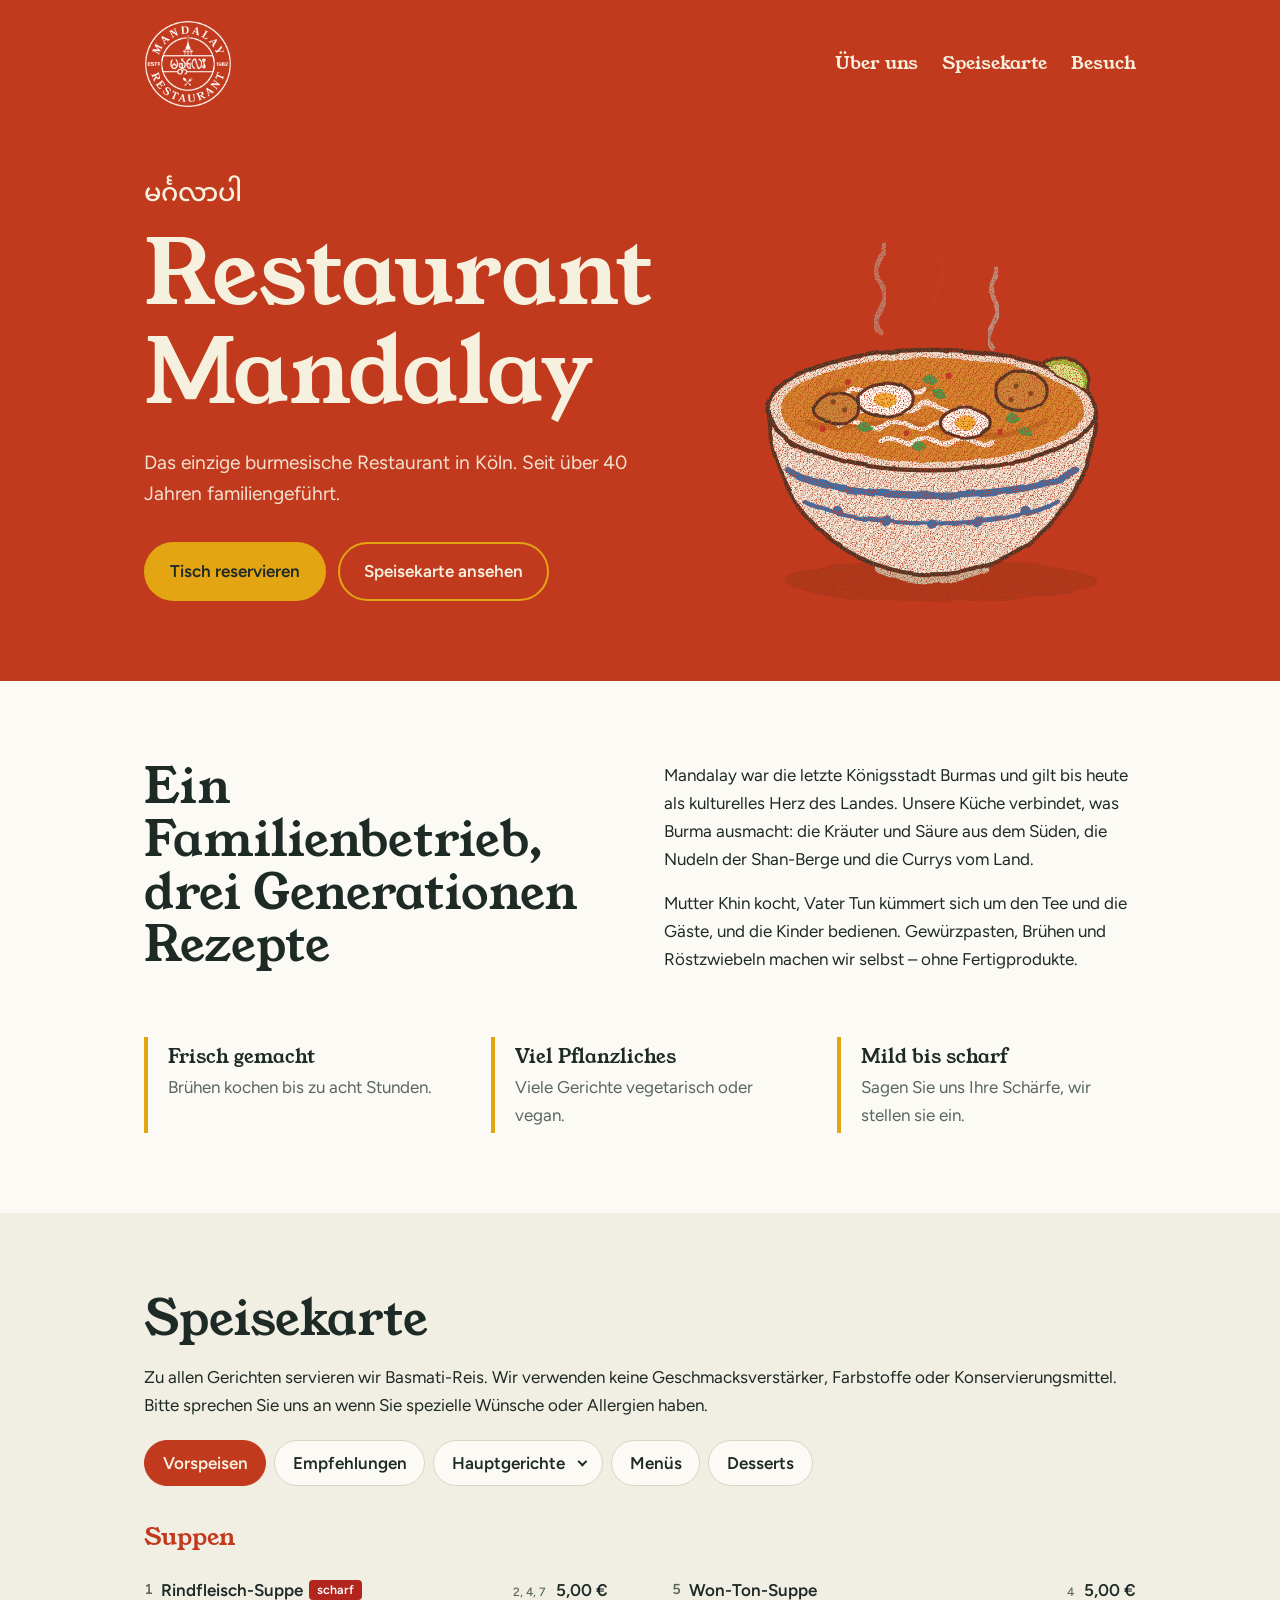
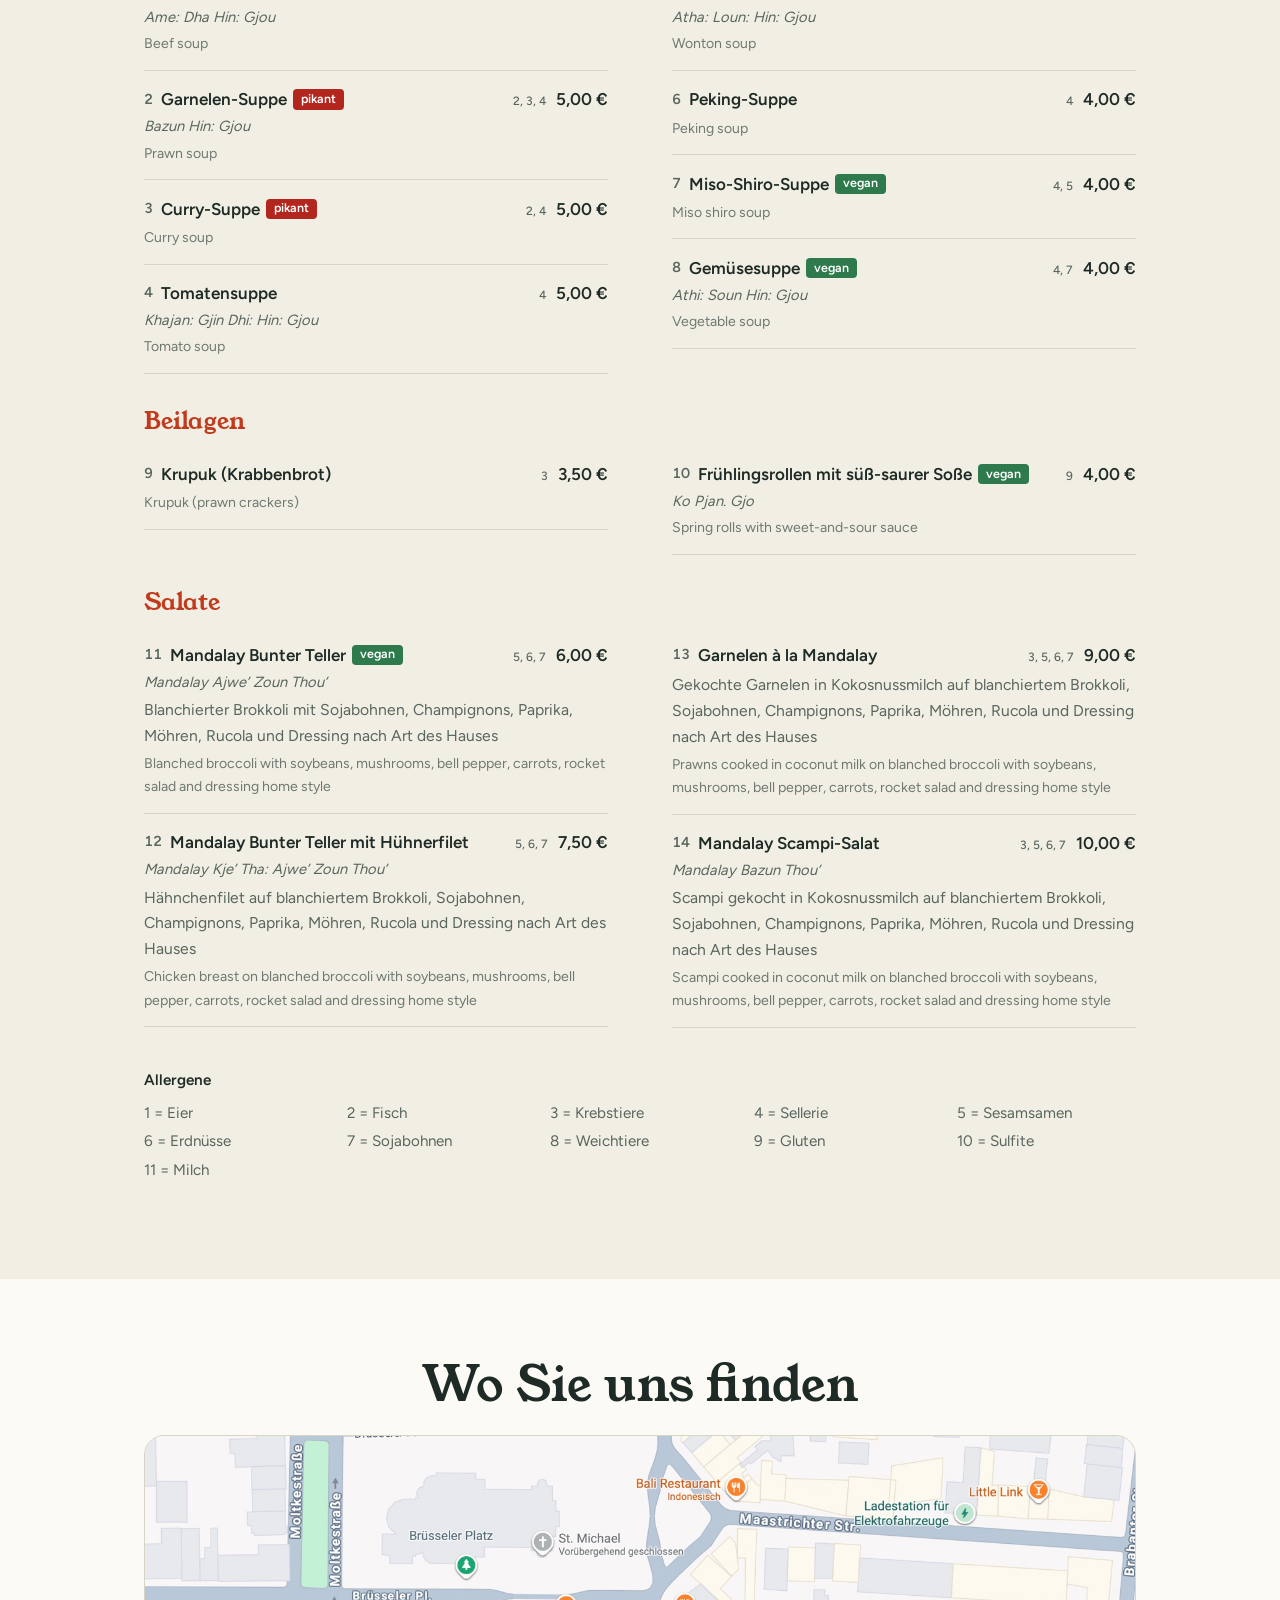
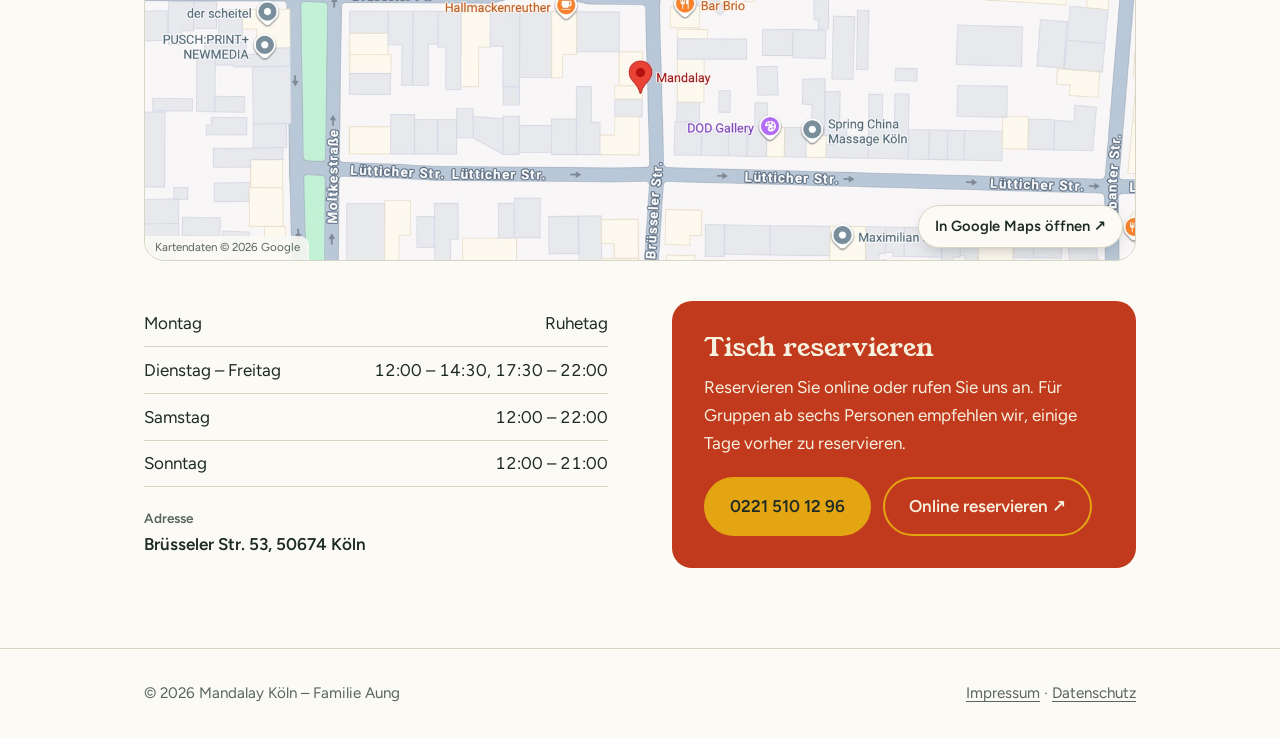
==== index.html @ af3ea1c3 "Real logo, new burger icon, sticky shrinking header on mobile, Besuch headline - White badge logo (M" ====
<!doctype html>
<html lang="de">
	<head>
		<meta charset="utf-8" />
		<meta
			name="viewport"
			content="width=device-width, initial-scale=1, viewport-fit=cover"
		/>
		<title>Mandalay – Burmesische Küche in Köln, familiengeführt</title>
		<meta
			name="description"
			content="Familiengeführtes burmesisches Restaurant in Köln: Currys, Nudelsuppen und Teeblattsalat nach Familienrezepten aus Myanmar."
		/>

		<link
			rel="preload"
			href="assets/fonts/young-serif-latin.woff2"
			as="font"
			type="font/woff2"
			crossorigin
		/>
		<link
			rel="preload"
			href="assets/fonts/figtree-latin.woff2"
			as="font"
			type="font/woff2"
			crossorigin
		/>
		<link rel="stylesheet" href="css/styles.css" />
	</head>
	<body>
		<header class="hero">
			<div class="wrap">
				<nav aria-label="Hauptnavigation">
					<a class="logo" href="#"><img src="assets/images/Mandalay-Logo-02.png" alt="Mandalay Restaurant" width="88" height="88" /></a>
					<button
						class="burger"
						type="button"
						aria-label="Menü öffnen"
						aria-expanded="false"
						aria-controls="menu"
					>
						<svg class="burger-icon" width="24" height="24" viewBox="0 0 24 24" fill="none" aria-hidden="true" focusable="false"><path class="l1" d="M19.75 7C19.75 6.58579 19.4142 6.25 19 6.25H5C4.58579 6.25 4.25 6.58579 4.25 7C4.25 7.41421 4.58579 7.75 5 7.75H19C19.4142 7.75 19.75 7.41421 19.75 7Z" fill="currentColor"/><path class="l2" d="M19.75 12C19.75 11.5858 19.4142 11.25 19 11.25H5C4.58579 11.25 4.25 11.5858 4.25 12C4.25 12.4142 4.58579 12.75 5 12.75H19C19.4142 12.75 19.75 12.4142 19.75 12Z" fill="currentColor"/><path class="l3" d="M19.75 17C19.75 16.5858 19.4142 16.25 19 16.25H5C4.58579 16.25 4.25 16.5858 4.25 17C4.25 17.4142 4.58579 17.75 5 17.75H19C19.4142 17.75 19.75 17.4142 19.75 17Z" fill="currentColor"/></svg>
					</button>
					<ul id="menu">
						<li><a href="#uns">Über uns</a></li>
						<li><a href="#karte">Speisekarte</a></li>
						<li><a href="#besuch">Besuch</a></li>
						<!-- Only in the full-screen mobile menu -->
						<li class="menu-extra btns">
							<a class="btn primary" href="tel:+492215101296">0221 510 12 96</a>
							<a class="btn ghost ext" href="https://www.opentable.de/restref/client/?rid=516183&amp;restref=516183&amp;lang=de-DE" target="_blank" rel="noopener">Online reservieren</a>
						</li>
					</ul>
				</nav>
				<p class="mingalaba" lang="my">မင်္ဂလာပါ</p>
				<h1>Restaurant Mandalay</h1>
				<p class="lead">
					Das einzige burmesische Restaurant in Köln. Seit über 40
					Jahren familiengeführt.
				</p>
				<div class="btns">
					<a class="btn primary" href="tel:+492215101296"
						>Tisch reservieren</a
					>
					<a class="btn ghost" href="#karte"
						>Speisekarte ansehen</a
					>
				</div>
			</div>
			<img
				class="hero-art"
				src="assets/images/drawings/mohinga.svg"
				alt=""
				width="400"
				height="400"
			/>
		</header>

		<main>
			<section id="uns">
				<div class="wrap about">
					<h2>
						Ein Familienbetrieb, drei Generationen
						Rezepte
					</h2>
					<div>
						<p>
							Mandalay war die letzte Königsstadt Burmas
							und gilt bis heute als kulturelles Herz des
							Landes. Unsere Küche verbindet, was Burma
							ausmacht: die Kräuter und Säure aus dem
							Süden, die Nudeln der Shan-Berge und die
							Currys vom Land.
						</p>
						<p>
							Mutter Khin kocht, Vater Tun kümmert sich um
							den Tee und die Gäste, und die Kinder
							bedienen. Gewürzpasten, Brühen und
							Röstzwiebeln machen wir selbst – ohne
							Fertigprodukte.
						</p>
					</div>
					<ul class="facts">
						<li>
							<strong>Frisch gemacht</strong
							><span
								>Brühen kochen bis zu acht
								Stunden.</span
							>
						</li>
						<li>
							<strong>Viel Pflanzliches</strong
							><span
								>Viele Gerichte vegetarisch oder
								vegan.</span
							>
						</li>
						<li>
							<strong>Mild bis scharf</strong
							><span
								>Sagen Sie uns Ihre Schärfe, wir stellen
								sie ein.</span
							>
						</li>
					</ul>
				</div>
			</section>

			<section id="karte" class="menu">
				<div class="wrap">
					<h2>Speisekarte</h2>
					<p>
						Zu allen Gerichten servieren wir Basmati-Reis. Wir verwenden keine
						Geschmacksverstärker, Farbstoffe oder Konservierungsmittel. Bitte sprechen Sie uns an wenn Sie spezielle Wünsche oder Allergien haben.
					</p>

					<!-- Content from material/finale%20Speisekarte.pdf. Tabs + the
					     Hauptgerichte filter are switched on by js/main.js; without
					     JavaScript, all categories show as one list. -->
					<div class="menu-nav">
						<div class="menu-tabs" role="tablist" aria-label="Kategorien" hidden>
							<button type="button" role="tab" id="tab-vorspeisen" aria-controls="panel-vorspeisen" aria-selected="true">Vorspeisen</button>
							<button type="button" role="tab" id="tab-empfehlungen" aria-controls="panel-empfehlungen" aria-selected="false" tabindex="-1">Empfehlungen</button>
							<span class="split">
								<button type="button" role="tab" id="tab-hauptgerichte" aria-controls="panel-hauptgerichte" aria-selected="false" tabindex="-1">Hauptgerichte</button>
								<button type="button" class="picker-toggle" aria-label="Hauptgerichte filtern" aria-haspopup="true" aria-expanded="false" aria-controls="art-list" tabindex="-1"></button>
							</span>
							<button type="button" role="tab" id="tab-menues" aria-controls="panel-menues" aria-selected="false" tabindex="-1">Menüs</button>
							<button type="button" role="tab" id="tab-desserts" aria-controls="panel-desserts" aria-selected="false" tabindex="-1">Desserts</button>
						</div>
						<!-- Filter for main course types, opened from the arrow next to
						     "Hauptgerichte". Sits outside the tab row so the row's sideways
						     scrolling doesn't cut it off. -->
						<ul class="picker-list" id="art-list" aria-label="Hauptgerichte filtern" hidden>
							<li><button type="button" data-value="alle" aria-pressed="true">Alle Hauptgerichte</button></li>
							<li><button type="button" data-value="reis-nudeln" aria-pressed="false">Reis- &amp; Nudelgerichte</button></li>
							<li><button type="button" data-value="meeresfruechte" aria-pressed="false">Meeresfrüchte &amp; Fisch</button></li>
							<li><button type="button" data-value="haehnchen" aria-pressed="false">Hähnchen</button></li>
							<li><button type="button" data-value="ente" aria-pressed="false">Ente</button></li>
							<li><button type="button" data-value="rind" aria-pressed="false">Rind</button></li>
							<li><button type="button" data-value="vegetarisch" aria-pressed="false">Vegetarisch</button></li>
						</ul>
					</div>

					<div class="menu-panel" id="panel-vorspeisen" role="tabpanel" aria-labelledby="tab-vorspeisen">
						<h3>Vorspeisen</h3>
						<h4>Suppen</h4>
						<div class="dishes">
							<div class="dish">
								<div class="top">
									<span class="name"><span class="no">1</span>Rindfleisch-Suppe<span class="tag h">scharf</span></span>
									<span class="price"><small class="allergens"><span class="sr-only">Allergene: </span>2, 4, 7</small>5,00 €</span>
								</div>
								<p class="translit">Ame: Dha Hin: Gjou</p>
								<p class="en" lang="en">Beef soup</p>
							</div>
							<div class="dish">
								<div class="top">
									<span class="name"><span class="no">2</span>Garnelen-Suppe<span class="tag h">pikant</span></span>
									<span class="price"><small class="allergens"><span class="sr-only">Allergene: </span>2, 3, 4</small>5,00 €</span>
								</div>
								<p class="translit">Bazun Hin: Gjou</p>
								<p class="en" lang="en">Prawn soup</p>
							</div>
							<div class="dish">
								<div class="top">
									<span class="name"><span class="no">3</span>Curry-Suppe<span class="tag h">pikant</span></span>
									<span class="price"><small class="allergens"><span class="sr-only">Allergene: </span>2, 4</small>5,00 €</span>
								</div>
								<p class="en" lang="en">Curry soup</p>
							</div>
							<div class="dish">
								<div class="top">
									<span class="name"><span class="no">4</span>Tomatensuppe</span>
									<span class="price"><small class="allergens"><span class="sr-only">Allergene: </span>4</small>5,00 €</span>
								</div>
								<p class="translit">Khajan: Gjin Dhi: Hin: Gjou</p>
								<p class="en" lang="en">Tomato soup</p>
							</div>
							<div class="dish">
								<div class="top">
									<span class="name"><span class="no">5</span>Won-Ton-Suppe</span>
									<span class="price"><small class="allergens"><span class="sr-only">Allergene: </span>4</small>5,00 €</span>
								</div>
								<p class="translit">Atha: Loun: Hin: Gjou</p>
								<p class="en" lang="en">Wonton soup</p>
							</div>
							<div class="dish">
								<div class="top">
									<span class="name"><span class="no">6</span>Peking-Suppe</span>
									<span class="price"><small class="allergens"><span class="sr-only">Allergene: </span>4</small>4,00 €</span>
								</div>
								<p class="en" lang="en">Peking soup</p>
							</div>
							<div class="dish">
								<div class="top">
									<span class="name"><span class="no">7</span>Miso-Shiro-Suppe<span class="tag v">vegan</span></span>
									<span class="price"><small class="allergens"><span class="sr-only">Allergene: </span>4, 5</small>4,00 €</span>
								</div>
								<p class="en" lang="en">Miso shiro soup</p>
							</div>
							<div class="dish">
								<div class="top">
									<span class="name"><span class="no">8</span>Gemüsesuppe<span class="tag v">vegan</span></span>
									<span class="price"><small class="allergens"><span class="sr-only">Allergene: </span>4, 7</small>4,00 €</span>
								</div>
								<p class="translit">Athi: Soun Hin: Gjou</p>
								<p class="en" lang="en">Vegetable soup</p>
							</div>
						</div>
						<h4>Beilagen</h4>
						<div class="dishes">
							<div class="dish">
								<div class="top">
									<span class="name"><span class="no">9</span>Krupuk (Krabbenbrot)</span>
									<span class="price"><small class="allergens"><span class="sr-only">Allergene: </span>3</small>3,50 €</span>
								</div>
								<p class="en" lang="en">Krupuk (prawn crackers)</p>
							</div>
							<div class="dish">
								<div class="top">
									<span class="name"><span class="no">10</span>Frühlingsrollen mit süß-saurer Soße<span class="tag v">vegan</span></span>
									<span class="price"><small class="allergens"><span class="sr-only">Allergene: </span>9</small>4,00 €</span>
								</div>
								<p class="translit">Ko Pjan. Gjo</p>
								<p class="en" lang="en">Spring rolls with sweet-and-sour sauce</p>
							</div>
						</div>
						<h4>Salate</h4>
						<div class="dishes">
							<div class="dish">
								<div class="top">
									<span class="name"><span class="no">11</span>Mandalay Bunter Teller<span class="tag v">vegan</span></span>
									<span class="price"><small class="allergens"><span class="sr-only">Allergene: </span>5, 6, 7</small>6,00 €</span>
								</div>
								<p class="translit">Mandalay Ajwe’ Zoun Thou’</p>
								<p>Blanchierter Brokkoli mit Sojabohnen, Champignons, Paprika, Möhren, Rucola und Dressing nach Art des Hauses</p>
								<p class="en" lang="en">Blanched broccoli with soybeans, mushrooms, bell pepper, carrots, rocket salad and dressing home style</p>
							</div>
							<div class="dish">
								<div class="top">
									<span class="name"><span class="no">12</span>Mandalay Bunter Teller mit Hühnerfilet</span>
									<span class="price"><small class="allergens"><span class="sr-only">Allergene: </span>5, 6, 7</small>7,50 €</span>
								</div>
								<p class="translit">Mandalay Kje’ Tha: Ajwe’ Zoun Thou’</p>
								<p>Hähnchenfilet auf blanchiertem Brokkoli, Sojabohnen, Champignons, Paprika, Möhren, Rucola und Dressing nach Art des Hauses</p>
								<p class="en" lang="en">Chicken breast on blanched broccoli with soybeans, mushrooms, bell pepper, carrots, rocket salad and dressing home style</p>
							</div>
							<div class="dish">
								<div class="top">
									<span class="name"><span class="no">13</span>Garnelen à la Mandalay</span>
									<span class="price"><small class="allergens"><span class="sr-only">Allergene: </span>3, 5, 6, 7</small>9,00 €</span>
								</div>
								<p>Gekochte Garnelen in Kokosnussmilch auf blanchiertem Brokkoli, Sojabohnen, Champignons, Paprika, Möhren, Rucola und Dressing nach Art des Hauses</p>
								<p class="en" lang="en">Prawns cooked in coconut milk on blanched broccoli with soybeans, mushrooms, bell pepper, carrots, rocket salad and dressing home style</p>
							</div>
							<div class="dish">
								<div class="top">
									<span class="name"><span class="no">14</span>Mandalay Scampi-Salat</span>
									<span class="price"><small class="allergens"><span class="sr-only">Allergene: </span>3, 5, 6, 7</small>10,00 €</span>
								</div>
								<p class="translit">Mandalay Bazun Thou’</p>
								<p>Scampi gekocht in Kokosnussmilch auf blanchiertem Brokkoli, Sojabohnen, Champignons, Paprika, Möhren, Rucola und Dressing nach Art des Hauses</p>
								<p class="en" lang="en">Scampi cooked in coconut milk on blanched broccoli with soybeans, mushrooms, bell pepper, carrots, rocket salad and dressing home style</p>
							</div>
						</div>
					</div>

					<div class="menu-panel" id="panel-empfehlungen" role="tabpanel" aria-labelledby="tab-empfehlungen">
						<h3>Empfehlungen des Hauses</h3>
						<h4>Suppen (klein / groß)</h4>
						<div class="dishes">
							<div class="dish">
								<div class="top">
									<span class="name">Mont Hin Ga</span>
									<span class="price"><small class="allergens"><span class="sr-only">Allergene: </span>2, 4</small>5,00 € / 10,00 €</span>
								</div>
								<p>Fisch-Suppe mit Reisnudeln</p>
								<p class="en" lang="en">Fish soup with rice noodles</p>
							</div>
							<div class="dish">
								<div class="top">
									<span class="name">Ohn Noh Kaukswe</span>
									<span class="price"><small class="allergens"><span class="sr-only">Allergene: </span>2</small>5,00 € / 10,00 €</span>
								</div>
								<p>Kokos-Suppe mit Hühnerfleisch und Nudeln</p>
								<p class="en" lang="en">Coconut milk soup with chicken and noodles</p>
							</div>
							<div class="dish">
								<div class="top">
									<span class="name">Mandalay Kja Zan Che</span>
									<span class="price"><small class="allergens"><span class="sr-only">Allergene: </span>2, 4</small>5,00 € / 10,00 €</span>
								</div>
								<p>Glasnudel-Suppe mit Hühnerfleisch und einer Variation an Pilzen</p>
								<p class="en" lang="en">Glass noodle soup with chicken and various mushrooms</p>
							</div>
						</div>
						<h4>Salate</h4>
						<div class="dishes">
							<div class="dish">
								<div class="top">
									<span class="name">Gjin Thou’</span>
									<span class="price"><small class="allergens"><span class="sr-only">Allergene: </span>2, 3, 5, 6</small>8,50 €</span>
								</div>
								<p>Ingwer-Salat, hausgemacht</p>
								<p class="en" lang="en">Home-style ginger salad</p>
							</div>
							<div class="dish">
								<div class="top">
									<span class="name">Lape’ Thou’</span>
									<span class="price"><small class="allergens"><span class="sr-only">Allergene: </span>2, 3, 5</small>8,50 €</span>
								</div>
								<p>Teeblätter-Salat, hausgemacht</p>
								<p class="en" lang="en">Home-style tea leaf salad</p>
							</div>
							<div class="dish">
								<div class="top">
									<span class="name">Nan: Gji Thou’</span>
									<span class="price"><small class="allergens"><span class="sr-only">Allergene: </span>1, 2, 3</small>8,50 €</span>
								</div>
								<p>Nudel-Salat mit Hühnerfleisch</p>
								<p class="en" lang="en">Noodle salad with chicken</p>
							</div>
							<div class="dish">
								<div class="top">
									<span class="name">Pji Gji Nga Thou’</span>
									<span class="price"><small class="allergens"><span class="sr-only">Allergene: </span>2, 3</small>8,50 €</span>
								</div>
								<p>Tintenfisch-Salat mit asiatischen Kräutern</p>
								<p class="en" lang="en">Calamari salad with Asian herbs</p>
							</div>
							<div class="dish">
								<div class="top">
									<span class="name">Kja Zan Thou’</span>
									<span class="price"><small class="allergens"><span class="sr-only">Allergene: </span>2, 3, 6</small>7,50 €</span>
								</div>
								<p>Glasnudel-Salat mit frischem Gemüse, Sojabohnen, Kaiserschoten und Spitzkohl</p>
								<p class="en" lang="en">Glass noodle salad with fresh vegetables, soybeans, mangetout and pointed cabbage</p>
							</div>
							<div class="dish">
								<div class="top">
									<span class="name">Tofu Thou’</span>
									<span class="price">8,50 €</span>
								</div>
								<p>Tofu-Salat, hausgemacht (Kichererbsenmehl)</p>
								<p class="en" lang="en">Home-style tofu salad (chickpea flour)</p>
							</div>
							<div class="dish">
								<div class="top">
									<span class="name">Tofu’ Gjo</span>
									<span class="price">8,00 €</span>
								</div>
								<p>Gebratener Tofu, hausgemacht (Kichererbsenmehl)</p>
								<p class="en" lang="en">Home-style fried tofu (chickpea flour)</p>
							</div>
							<div class="dish">
								<div class="top">
									<span class="name">Bu: Dhi: Gjo</span>
									<span class="price">8,00 €</span>
								</div>
								<p>Gebratene Zucchini, hausgemacht</p>
								<p class="en" lang="en">Home-style fried courgette</p>
							</div>
						</div>
						<h4>Hauptspeisen</h4>
						<div class="dishes">
							<div class="dish">
								<div class="top">
									<span class="name">Tofu Koun: Baung<span class="tag v">vegan</span></span>
									<span class="price"><small class="allergens"><span class="sr-only">Allergene: </span>5, 7</small>13,50 €</span>
								</div>
								<p>Gebackener Tofu mit Sesam und Sojasoße, Tomaten, Brokkoli, Blumenkohl, Möhren, Porree, Pak Choi</p>
								<p class="en" lang="en">Fried tofu with sesame and soy sauce, tomatoes, broccoli, cauliflower, carrots, leeks, pak choi</p>
							</div>
							<div class="dish">
								<div class="top">
									<span class="name">Kalabe Thi: Zoun Chin Jei<span class="tag v">vegan</span></span>
									<span class="price">13,50 €</span>
								</div>
								<p>Gemüseeintopf mit Kichererbsen</p>
								<p class="en" lang="en">Vegetable stew with chickpeas</p>
							</div>
							<div class="dish">
								<div class="top">
									<span class="name">Gazun Jwe’ Ngwe Hninn Hmon<span class="tag v">vegan</span></span>
									<span class="price"><small class="allergens"><span class="sr-only">Allergene: </span>7</small>14,00 €</span>
								</div>
								<p>Morning Glory (Wasserspinat) mit Austernpilzen</p>
								<p class="en" lang="en">Morning glory (water spinach) with oyster mushrooms</p>
							</div>
							<div class="dish">
								<div class="top">
									<span class="name">Gazun Jwe’ Bazun</span>
									<span class="price"><small class="allergens"><span class="sr-only">Allergene: </span>3, 7</small>15,00 €</span>
								</div>
								<p>Morning Glory (Wasserspinat) mit Garnelen</p>
								<p class="en" lang="en">Morning glory (water spinach) with prawns</p>
							</div>
							<div class="dish">
								<div class="top">
									<span class="name">Nga: Hsi Bjan</span>
									<span class="price"><small class="allergens"><span class="sr-only">Allergene: </span>2, 4</small>14,00 €</span>
								</div>
								<p>Fisch (Lachs oder Kabeljau, nach Wahl) nach Art des Hauses mit Tomaten</p>
								<p class="en" lang="en">Fish (salmon or cod of your choice) home style, tomatoes</p>
							</div>
							<div class="dish">
								<div class="top">
									<span class="name">Pji Gji Nga Hsi Bjan</span>
									<span class="price"><small class="allergens"><span class="sr-only">Allergene: </span>2, 4, 8</small>14,00 €</span>
								</div>
								<p>Tintenfisch spezial in pikanter Soße mit Tomaten, Zucchini, Europagras-Kräutern</p>
								<p class="en" lang="en">Special calamari in spicy sauce with tomatoes, courgette, herbs</p>
							</div>
							<div class="dish">
								<div class="top">
									<span class="name">Nga Gjo Hna’</span>
									<span class="price"><small class="allergens"><span class="sr-only">Allergene: </span>2, 4</small>22,00 €</span>
								</div>
								<p>Loup de Mer (Wolfsbarsch) in pikanter Soße mit Tomaten, Zucchini, asiatischen Kräutern</p>
								<p class="en" lang="en">Loup de mer (sea bass) in spicy sauce with tomatoes, courgette, Burmese herbs</p>
							</div>
							<div class="dish">
								<div class="top">
									<span class="name">Nga Koun: Baung</span>
									<span class="price"><small class="allergens"><span class="sr-only">Allergene: </span>2, 4</small>22,00 €</span>
								</div>
								<p>Loup de Mer (Wolfsbarsch) gebacken mit Gemüse, Tomaten, Zucchini, Europagras</p>
								<p class="en" lang="en">Loup de mer (sea bass) baked with vegetables, tomatoes, courgette, long coriander</p>
							</div>
							<div class="dish">
								<div class="top">
									<span class="name">Ame: Dha Joun: Badi Hsi Bjan</span>
									<span class="price"><small class="allergens"><span class="sr-only">Allergene: </span>4</small>15,50 €</span>
								</div>
								<p>Rindercurry mit Kichererbsen und Okraschoten</p>
								<p class="en" lang="en">Beef curry with chickpeas and okra</p>
							</div>
							<div class="dish">
								<div class="top">
									<span class="name">Ame: Dha Ar Lu: Hsi Bjan</span>
									<span class="price"><small class="allergens"><span class="sr-only">Allergene: </span>4</small>15,50 €</span>
								</div>
								<p>Rindercurry mit Kartoffeln</p>
								<p class="en" lang="en">Beef curry with potatoes</p>
							</div>
							<div class="dish">
								<div class="top">
									<span class="name">Thou: Dha Hin</span>
									<span class="price"><small class="allergens"><span class="sr-only">Allergene: </span>4</small>21,00 €</span>
								</div>
								<p>Lammfilet-Curry mit Zucchini, Kaiserschoten, Brokkoli, Blumenkohl, Champignons, Paprika, Möhren, frischer Minze</p>
								<p class="en" lang="en">Lamb fillet curry with courgette, mangetout, broccoli, cauliflower, mushrooms, bell pepper, carrots, fresh mint</p>
							</div>
							<div class="dish">
								<div class="top">
									<span class="name">Kje’ Tha Asein: Gjo</span>
									<span class="price">14,00 €</span>
								</div>
								<p>Hähnchenbrustfilet mit kurz gebratenem frischem Gemüse in milder Soße mit Baby-Pak-Choi, Brokkoli, Blumenkohl, Möhren, Tomaten, Kaiserschoten, Prinzessbohnen</p>
								<p class="note">Auch vegan erhältlich: 13,50 €</p>
								<p class="en" lang="en">Chicken breast in mild sauce with briefly roasted fresh vegetables, baby pak choi, broccoli, cauliflower, carrots, tomatoes, mangetout, bush beans</p>
							</div>
							<div class="dish">
								<div class="top">
									<span class="name">Kje’ Tha Ka La Dha: Gje’</span>
									<span class="price">14,00 €</span>
								</div>
								<p>Hähnchenfilet in Fischsoße mit Zucchini</p>
								<p class="en" lang="en">Chicken in fish sauce with courgette</p>
							</div>
						</div>
					</div>

					<div class="menu-panel" id="panel-hauptgerichte" role="tabpanel" aria-labelledby="tab-hauptgerichte">
						<h3>Hauptgerichte</h3>
						<div class="menu-group" data-group="reis-nudeln">
							<h4>Reis- &amp; Nudelgerichte</h4>
							<div class="dishes">
								<div class="dish">
									<div class="top">
										<span class="name"><span class="no">20</span>Gebratener Reis mit Scampi</span>
										<span class="price"><small class="allergens"><span class="sr-only">Allergene: </span>1, 7</small>20,00 €</span>
									</div>
									<p class="translit">Bazun Dou’ Htamin: Gjo</p>
									<p>Scampi, Brokkoli, Blumenkohl, Kaiserschoten, Möhren, Paprika, Mais</p>
									<p class="en" lang="en">Fried rice with scampi, broccoli, cauliflower, mangetout, carrots, bell pepper, corn</p>
								</div>
								<div class="dish">
									<div class="top">
										<span class="name"><span class="no">21</span>Gebratene Nudeln mit Scampi</span>
										<span class="price"><small class="allergens"><span class="sr-only">Allergene: </span>1, 3, 4, 7</small>20,00 €</span>
									</div>
									<p class="translit">Bazun Dou’ Khau’ Hswe: Gjo</p>
									<p>Scampi, Sojabohnen, Brokkoli, Blumenkohl, Kaiserschoten, Möhren, Paprika</p>
									<p class="en" lang="en">Fried noodles with prawns, soybeans, broccoli, cauliflower, mangetout, carrots, corn</p>
								</div>
								<div class="dish">
									<div class="top">
										<span class="name"><span class="no">22</span>Gebratener Reis mit Garnelen</span>
										<span class="price"><small class="allergens"><span class="sr-only">Allergene: </span>1, 3, 7</small>14,00 €</span>
									</div>
									<p class="translit">Bazun Htamin: Gjo</p>
									<p>Shrimps, Brokkoli, Blumenkohl, Kaiserschoten, Möhren, Paprika, Mais</p>
									<p class="en" lang="en">Fried rice with prawns, broccoli, cauliflower, mangetout, carrots, bell pepper, corn</p>
								</div>
								<div class="dish">
									<div class="top">
										<span class="name"><span class="no">23</span>Gebratene Nudeln mit Garnelen</span>
										<span class="price"><small class="allergens"><span class="sr-only">Allergene: </span>1, 3, 4, 7</small>14,00 €</span>
									</div>
									<p class="translit">Bazun Khau’ Hswe: Gjo</p>
									<p>Shrimps, Sojabohnen, Brokkoli, Blumenkohl, Kaiserschoten, Möhren und Paprika</p>
									<p class="en" lang="en">Fried noodles with prawns, soybeans, broccoli, cauliflower, mangetout, carrots, corn</p>
								</div>
								<div class="dish">
									<div class="top">
										<span class="name"><span class="no">24</span>Gebratene Reisnudeln mit Hähnchen, Garnelen</span>
										<span class="price"><small class="allergens"><span class="sr-only">Allergene: </span>1, 3, 4, 7</small>14,00 €</span>
									</div>
									<p class="translit">Kja Zan Gjo</p>
									<p>Shrimps, Brokkoli, Blumenkohl, Kaiserschoten, Möhren, Paprika und Mais</p>
									<p class="en" lang="en">Fried rice noodles with chicken, prawns, broccoli, cauliflower, mangetout, carrots, bell pepper, corn</p>
								</div>
								<div class="dish">
									<div class="top">
										<span class="name"><span class="no">25</span>Nasi Goreng</span>
										<span class="price"><small class="allergens"><span class="sr-only">Allergene: </span>1, 3, 7</small>14,00 €</span>
									</div>
									<p>Gebratener Reis mit Hähnchen, Garnelen, Brokkoli, Blumenkohl, Kaiserschoten, Möhren, Paprika, verfeinert mit Curry, bestreut mit Mandeln</p>
									<p class="en" lang="en">Fried rice with chicken, prawns, broccoli, cauliflower, mangetout, carrots, bell pepper, corn, flavoured with curry, sprinkled with almonds, krupuk</p>
								</div>
								<div class="dish">
									<div class="top">
										<span class="name"><span class="no">26</span>Bami Goreng</span>
										<span class="price"><small class="allergens"><span class="sr-only">Allergene: </span>1, 3, 4, 7</small>14,00 €</span>
									</div>
									<p>Gebratene Nudeln mit Hähnchen, Garnelen, Sojabohnen, Brokkoli, Kaiserschoten, Möhren, Paprika, verfeinert mit Curry, bestreut mit Mandeln</p>
									<p class="en" lang="en">Fried noodles with chicken, prawns, soybeans, broccoli, cauliflower, mangetout, carrots, bell pepper, corn, flavoured with curry, sprinkled with almonds, krupuk</p>
								</div>
								<div class="dish">
									<div class="top">
										<span class="name"><span class="no">27</span>Gebratener Reis mit Hähnchenfilet</span>
										<span class="price"><small class="allergens"><span class="sr-only">Allergene: </span>1, 7</small>13,50 €</span>
									</div>
									<p class="translit">Kje’ Tha: Htamin: Gjo</p>
									<p>Brokkoli, Blumenkohl, Kaiserschoten, Möhren, Paprika</p>
									<p class="en" lang="en">Fried rice with breast of chicken, broccoli, cauliflower, mangetout, carrots, bell pepper and corn</p>
								</div>
								<div class="dish">
									<div class="top">
										<span class="name"><span class="no">28</span>Gebratene Nudeln mit Hähnchenfilet</span>
										<span class="price"><small class="allergens"><span class="sr-only">Allergene: </span>1, 4, 7</small>13,50 €</span>
									</div>
									<p class="translit">Kje’ Tha: Khau’ Hswe: Gjo</p>
									<p>Sojabohnen, Brokkoli, Blumenkohl, Kaiserschoten, Möhren und Paprika</p>
									<p class="en" lang="en">Fried noodles with breast of chicken, soybeans, broccoli, cauliflower, mangetout, carrots, bell pepper and corn</p>
								</div>
							</div>
						</div>
						<div class="menu-group" data-group="meeresfruechte">
							<h4>Meeresfrüchte &amp; Fisch</h4>
							<div class="dishes">
								<div class="dish">
									<div class="top">
										<span class="name"><span class="no">30</span>Gebackener Fisch in süß-saurer Soße</span>
										<span class="price"><small class="allergens"><span class="sr-only">Allergene: </span>2, 9</small>14,00 €</span>
									</div>
									<p class="translit">Nga Chou Chin Gjo</p>
									<p>Mit Gurken, Bambussprossen, Paprika, Möhren, Zucchini, Ananas</p>
									<p class="en" lang="en">Fried fish in sweet-and-sour sauce with cucumber, bamboo shoots, bell pepper, carrots, courgette, pineapple</p>
								</div>
								<div class="dish">
									<div class="top">
										<span class="name"><span class="no">31</span>Gebackener Fisch mit verschiedenem Gemüse</span>
										<span class="price"><small class="allergens"><span class="sr-only">Allergene: </span>2, 4, 9</small>14,00 €</span>
									</div>
									<p class="translit">Mandalay Nga Hin</p>
									<p>Mit Sojabohnen, Bambussprossen, Paprika, Porree, Chinakohl, Pak Choi, Brokkoli</p>
									<p class="en" lang="en">Fried fish with soybeans, bamboo shoots, bell pepper, leek, Chinese cabbage, pak choi, broccoli</p>
								</div>
								<div class="dish">
									<div class="top">
										<span class="name"><span class="no">32</span>Gebackener Fisch in Currysoße à la maison</span>
										<span class="price"><small class="allergens"><span class="sr-only">Allergene: </span>2, 4, 9</small>14,00 €</span>
									</div>
									<p class="translit">Nga Oun: Nou. Che’</p>
									<p>Mit Zucchini, Brokkoli, Blumenkohl, Kaiserschoten, Möhren</p>
									<p class="en" lang="en">Fried fish in curry sauce home style, with courgette, broccoli, cauliflower, mangetout, carrots</p>
								</div>
								<div class="dish">
									<div class="top">
										<span class="name"><span class="no">33</span>Scampi-Tempura mit verschiedenem Gemüse</span>
										<span class="price"><small class="allergens"><span class="sr-only">Allergene: </span>2, 3, 9</small>20,00 €</span>
									</div>
									<p class="translit">Bazun Dou’ Gjo</p>
									<p>Mit Sojabohnen, Bambussprossen, Paprika, Porree, Chinakohl, Pak Choi, Brokkoli</p>
									<p class="en" lang="en">Scampi tempura with soybeans, bamboo shoots, bell pepper, leek, Chinese cabbage, pak choi, broccoli</p>
								</div>
								<div class="dish">
									<div class="top">
										<span class="name"><span class="no">34</span>Gebackene Scampi in süß-saurer Soße</span>
										<span class="price"><small class="allergens"><span class="sr-only">Allergene: </span>3, 9</small>20,00 €</span>
									</div>
									<p class="translit">Bazun Dou’ Chou Chin Gjo</p>
									<p>Mit Gurken, Bambussprossen, Paprika, Möhren, Zucchini, Ananas</p>
									<p class="en" lang="en">Fried scampi in sweet-and-sour sauce with cucumber, bamboo shoots, bell pepper, carrots, courgette, pineapple</p>
								</div>
								<div class="dish">
									<div class="top">
										<span class="name"><span class="no">35</span>Scampi in süß-saurer Soße</span>
										<span class="price"><small class="allergens"><span class="sr-only">Allergene: </span>3</small>20,00 €</span>
									</div>
									<p class="translit">Bazun Dou’ Chou Chin</p>
									<p>Mit Gurken, Bambussprossen, Paprika, Möhren, Zucchini, Ananas</p>
									<p class="en" lang="en">Scampi in sweet-and-sour sauce with cucumber, bamboo shoots, bell pepper, carrots, courgette, pineapple</p>
								</div>
								<div class="dish">
									<div class="top">
										<span class="name"><span class="no">36</span>Scampi Mandalay Spezial</span>
										<span class="price"><small class="allergens"><span class="sr-only">Allergene: </span>2, 3, 4, 7</small>20,00 €</span>
									</div>
									<p class="translit">Mandalay Bazun Dou’ Hin</p>
									<p>Mit Sojabohnen, Bambussprossen, Paprika, Porree, Chinakohl, Pak Choi, Brokkoli</p>
									<p class="en" lang="en">Scampi Mandalay special with soybeans, bamboo shoots, bell pepper, leek, Chinese cabbage, pak choi, broccoli</p>
								</div>
								<div class="dish">
									<div class="top">
										<span class="name"><span class="no">37</span>Scampi in Currysoße nach Art des Hauses</span>
										<span class="price"><small class="allergens"><span class="sr-only">Allergene: </span>2, 3, 4</small>20,00 €</span>
									</div>
									<p class="translit">Bazun Dou’ Oun: Nou. Che’</p>
									<p>Mit Zucchini, Brokkoli, Blumenkohl, Kaiserschoten, Möhren</p>
									<p class="en" lang="en">Scampi in curry sauce home style with courgette, broccoli, cauliflower, mangetout, carrots</p>
								</div>
								<div class="dish">
									<div class="top">
										<span class="name"><span class="no">38</span>Tintenfisch Mandalay Spezial</span>
										<span class="price"><small class="allergens"><span class="sr-only">Allergene: </span>2, 4, 7, 8</small>14,00 €</span>
									</div>
									<p class="translit">Pji Gji Nga Koun: Baung</p>
									<p>Mit Sojasoße, Tomaten, Brokkoli, Blumenkohl, Möhren, Porree, Pak Choi</p>
									<p class="en" lang="en">Calamari Mandalay special with soy sauce, tomatoes, broccoli, cauliflower, carrots, leek, pak choi</p>
								</div>
							</div>
						</div>
						<div class="menu-group" data-group="haehnchen">
							<h4>Hähnchen</h4>
							<div class="dishes">
								<div class="dish">
									<div class="top">
										<span class="name"><span class="no">40</span>Mandalay Spezial Hähnchenfilet<span class="tag h">scharf</span></span>
										<span class="price"><small class="allergens"><span class="sr-only">Allergene: </span>4, 7</small>14,00 €</span>
									</div>
									<p>Mit Brokkoli, Paprika, Möhren, Porree, Kaiserschoten, Pak Choi, Sojabohnen, Bambussprossen, Kräutern</p>
									<p class="en" lang="en">Mandalay special chicken breast with broccoli, bell pepper, carrots, leek, mangetout, pak choi, soybeans, bamboo shoots, herbs</p>
								</div>
								<div class="dish">
									<div class="top">
										<span class="name"><span class="no">41</span>Hähnchenfilet in Currysoße nach Art des Hauses</span>
										<span class="price"><small class="allergens"><span class="sr-only">Allergene: </span>2, 4</small>14,00 €</span>
									</div>
									<p class="translit">Kje’ Tha: Hin</p>
									<p class="en" lang="en">Chicken breast in curry sauce home style</p>
								</div>
								<div class="dish">
									<div class="top">
										<span class="name"><span class="no">42</span>Hähnchenfilet mit Tongku-Pilzen</span>
										<span class="price"><small class="allergens"><span class="sr-only">Allergene: </span>4, 7</small>14,00 €</span>
									</div>
									<p class="translit">Kje’ Tha: Hmou Gjau Hin</p>
									<p>In Sojasoße, Shiitake</p>
									<p class="en" lang="en">Chicken breast with shiitake mushrooms in soy sauce</p>
								</div>
								<div class="dish">
									<div class="top">
										<span class="name"><span class="no">43</span>Hähnchenfilet mit frischen Champignons</span>
										<span class="price"><small class="allergens"><span class="sr-only">Allergene: </span>2, 4</small>14,00 €</span>
									</div>
									<p class="translit">Kje’ Tha: Hmou Hin</p>
									<p>In Kokosnussmilch</p>
									<p class="en" lang="en">Chicken breast with fresh mushrooms in coconut milk</p>
								</div>
								<div class="dish">
									<div class="top">
										<span class="name"><span class="no">44</span>Hähnchenfilet mit Tomaten</span>
										<span class="price"><small class="allergens"><span class="sr-only">Allergene: </span>2, 4</small>14,00 €</span>
									</div>
									<p class="translit">Kje’ Tha: Khajan: Gjin Dhi: Hin</p>
									<p class="en" lang="en">Chicken breast with tomatoes</p>
								</div>
								<div class="dish">
									<div class="top">
										<span class="name"><span class="no">45</span>Hähnchenfilet mit frischen Paprikaschoten</span>
										<span class="price"><small class="allergens"><span class="sr-only">Allergene: </span>2, 4, 9</small>14,00 €</span>
									</div>
									<p class="translit">Kje’ Tha: Ngajou’ Dhi: Hin</p>
									<p class="en" lang="en">Chicken breast with fresh bell pepper</p>
								</div>
								<div class="dish">
									<div class="top">
										<span class="name"><span class="no">46</span>Gebackene Hähnchenbrust mit Ananas und Morcheln</span>
										<span class="price"><small class="allergens"><span class="sr-only">Allergene: </span>9</small>14,50 €</span>
									</div>
									<p class="translit">Kje’ Tha: Chou Chin Gjo</p>
									<p>In süß-saurer Soße</p>
									<p class="en" lang="en">Fried chicken breast with pineapple and morels in sweet-and-sour sauce</p>
								</div>
								<div class="dish">
									<div class="top">
										<span class="name"><span class="no">47</span>Gebackene Hähnchenbrust<span class="tag h">pikant</span></span>
										<span class="price"><small class="allergens"><span class="sr-only">Allergene: </span>7, 9</small>14,50 €</span>
									</div>
									<p>Würzig-pikant, auf Paprika, Porree, Karotten, Sojabohnen, Kaiserschoten, Chinakohl, Champignons</p>
									<p class="en" lang="en">Aromatic spicy fried chicken breast on bell pepper, leek, carrots, soybeans, mangetout, Chinese cabbage, mushrooms</p>
								</div>
								<div class="dish">
									<div class="top">
										<span class="name"><span class="no">48</span>Gebackene Hähnchenbrust in Erdnusssoße</span>
										<span class="price"><small class="allergens"><span class="sr-only">Allergene: </span>6, 9</small>14,50 €</span>
									</div>
									<p>Auf Paprika, Porree, Karotten, Sojabohnen, Kaiserschoten, Chinakohl, Champignons</p>
									<p class="en" lang="en">Fried chicken breast in peanut sauce on bell pepper, leek, carrots, soybeans, mangetout, Chinese cabbage, mushrooms</p>
								</div>
							</div>
						</div>
						<div class="menu-group" data-group="ente">
							<h4>Ente</h4>
							<div class="dishes">
								<div class="dish">
									<div class="top">
										<span class="name"><span class="no">50</span>Entenbrust mit Tongku-Pilzen</span>
										<span class="price"><small class="allergens"><span class="sr-only">Allergene: </span>4, 7, 9</small>16,50 €</span>
									</div>
									<p>Mit Porree, Möhren, Sojasoße</p>
									<p class="en" lang="en">Duck breast with shiitake mushrooms, leek, carrots, soy sauce</p>
								</div>
								<div class="dish">
									<div class="top">
										<span class="name"><span class="no">51</span>Entenbrust mit Morcheln</span>
										<span class="price"><small class="allergens"><span class="sr-only">Allergene: </span>4, 7, 9</small>16,50 €</span>
									</div>
									<p>Porree, Sojasoße</p>
									<p class="en" lang="en">Duck breast with morels, leek, soy sauce</p>
								</div>
								<div class="dish">
									<div class="top">
										<span class="name"><span class="no">52</span>Entenbrust mit Ananas in süß-saurer Soße</span>
										<span class="price"><small class="allergens"><span class="sr-only">Allergene: </span>9</small>16,50 €</span>
									</div>
									<p>Mit Ananas, Gurken, Paprika, Chinakohl</p>
									<p class="en" lang="en">Duck breast in sweet-and-sour sauce with pineapple, cucumber, Chinese cabbage</p>
								</div>
								<div class="dish">
									<div class="top">
										<span class="name"><span class="no">53</span>Entenbrust mit frischen Champignons und Mandeln</span>
										<span class="price"><small class="allergens"><span class="sr-only">Allergene: </span>4, 6</small>16,50 €</span>
									</div>
									<p>Tomaten, mit Estragon in Kokosnussmilch</p>
									<p class="en" lang="en">Duck breast with fresh mushrooms and almonds, tomatoes, tarragon in coconut milk</p>
								</div>
								<div class="dish">
									<div class="top">
										<span class="name"><span class="no">54</span>Gebackene Entenbrust mit Gemüse und Erdnusssoße</span>
										<span class="price"><small class="allergens"><span class="sr-only">Allergene: </span>6, 9</small>16,50 €</span>
									</div>
									<p>Brokkoli, Sojabohnen, Pak Choi, Paprika, Zuckerschoten</p>
									<p class="en" lang="en">Fried duck breast with vegetables and peanut sauce, broccoli, soybeans, pak choi, bell pepper, mangetout</p>
								</div>
								<div class="dish">
									<div class="top">
										<span class="name"><span class="no">55</span>Pikante Ente mit Gemüse</span>
										<span class="price"><small class="allergens"><span class="sr-only">Allergene: </span>4, 7</small>16,50 €</span>
									</div>
									<p>Nach Art des Hauses, mit Brokkoli, Sojabohnen, Pak Choi, Paprika, Kaiserschoten</p>
									<p class="en" lang="en">Spicy duck with broccoli, soybeans, pak choi, bell pepper, sugar snaps and rice à la maison</p>
								</div>
							</div>
						</div>
						<div class="menu-group" data-group="rind">
							<h4>Rind</h4>
							<div class="dishes">
								<div class="dish">
									<div class="top">
										<span class="name"><span class="no">60</span>Rindfleisch Mandalay Spezial</span>
										<span class="price"><small class="allergens"><span class="sr-only">Allergene: </span>4, 7</small>15,50 €</span>
									</div>
									<p class="translit">Ame: Dha</p>
									<p>Mariniertes Rindfleisch mit Sojabohnen, Paprika, Möhren, Pak Choi</p>
									<p class="en" lang="en">Marinated beef with soybeans, bell pepper, carrots, pak choi</p>
								</div>
								<div class="dish">
									<div class="top">
										<span class="name"><span class="no">61</span>Rindfleisch nach Art des Hauses</span>
										<span class="price"><small class="allergens"><span class="sr-only">Allergene: </span>4, 7</small>15,50 €</span>
									</div>
									<p class="translit">Ame: Dha Oun: Nou. Che</p>
									<p>Gekochtes Rindfleisch mit Curry, Zucchini, Blumenkohl, Brokkoli, Zuckerschoten, Möhren, Paprika</p>
									<p class="en" lang="en">Cooked beef home style, with curry, courgette, broccoli, cauliflower, mangetout, carrots, bell pepper</p>
								</div>
								<div class="dish">
									<div class="top">
										<span class="name"><span class="no">62</span>Bulgogi</span>
										<span class="price"><small class="allergens"><span class="sr-only">Allergene: </span>4, 7</small>20,00 €</span>
									</div>
									<p>Mariniertes Rindfleisch mit frischen Champignons, am Tisch zubereitet</p>
									<p class="en" lang="en">Marinated beef with fresh mushrooms, prepared directly at the table</p>
								</div>
								<div class="dish">
									<div class="top">
										<span class="name"><span class="no">63</span>Rindfleisch mit Champignons</span>
										<span class="price"><small class="allergens"><span class="sr-only">Allergene: </span>4</small>15,50 €</span>
									</div>
									<p class="translit">Ame: Dha Hmou Hinn</p>
									<p>Gekochtes Rindfleisch mit Champignons, Möhren, in Estragon, Kokosnussmilch</p>
									<p class="en" lang="en">Cooked beef with mushrooms, carrots, in tarragon, coconut milk</p>
								</div>
								<div class="dish">
									<div class="top">
										<span class="name"><span class="no">64</span>Rindfleisch mit Tongku-Pilzen</span>
										<span class="price"><small class="allergens"><span class="sr-only">Allergene: </span>4, 7</small>15,50 €</span>
									</div>
									<p class="translit">Ame: Dha Hmou (Shiitake)</p>
									<p>Mariniertes Rindfleisch mit Tongku-Pilzen, Porree, Sojasoße</p>
									<p class="en" lang="en">Marinated beef with shiitake mushrooms, leek, soy sauce</p>
								</div>
								<div class="dish">
									<div class="top">
										<span class="name"><span class="no">65</span>Rindfleisch mit Morcheln</span>
										<span class="price"><small class="allergens"><span class="sr-only">Allergene: </span>4, 7</small>15,50 €</span>
									</div>
									<p class="translit">Ame: Dha Hmou Hsi Bjan Gjo</p>
									<p>Mariniertes Rindfleisch mit Morcheln, Porree, Sojasoße</p>
									<p class="en" lang="en">Marinated beef with morels, leek, soy sauce</p>
								</div>
								<div class="dish">
									<div class="top">
										<span class="name"><span class="no">66</span>Rindfleisch mit Paprikaschoten</span>
										<span class="price"><small class="allergens"><span class="sr-only">Allergene: </span>4</small>15,50 €</span>
									</div>
									<p>Gekochtes Rindfleisch mit Paprikaschoten, Kaiserschoten, Möhren</p>
									<p class="en" lang="en">Cooked beef with bell pepper, mangetout, carrots</p>
								</div>
								<div class="dish">
									<div class="top">
										<span class="name"><span class="no">67</span>Rindfleisch mit Zwiebeln</span>
										<span class="price"><small class="allergens"><span class="sr-only">Allergene: </span>4, 7</small>15,50 €</span>
									</div>
									<p>Mariniertes Rindfleisch mit Zwiebeln, Porree, Möhren</p>
									<p class="en" lang="en">Marinated beef with onions, leek, carrots</p>
								</div>
							</div>
						</div>
						<div class="menu-group" data-group="vegetarisch">
							<h4>Vegetarisch</h4>
							<div class="dishes">
								<div class="dish">
									<div class="top">
										<span class="name"><span class="no">70</span>Gemüseplatte süß-sauer<span class="tag v">vegan</span></span>
										<span class="price">13,50 €</span>
									</div>
									<p>Mit Ananas, Möhren, Paprika, Gurken, Chinakohl, Zucchini, gebackenem Tofu</p>
									<p class="en" lang="en">Vegetable platter sweet-and-sour with pineapple, carrots, bell pepper, cucumber, Chinese cabbage, courgette, fried tofu</p>
								</div>
								<div class="dish">
									<div class="top">
										<span class="name"><span class="no">71</span>Gemüseplatte Mandalay Spezial<span class="tag v">vegan</span></span>
										<span class="price"><small class="allergens"><span class="sr-only">Allergene: </span>7</small>13,50 €</span>
									</div>
									<p>Mit Sojabohnen, Chinakohl, Pak Choi, Paprika, Möhren, Kaiserschoten, Basilikum, gebackenem Tofu</p>
									<p class="en" lang="en">Vegetable platter Mandalay special with soybeans, Chinese cabbage, pak choi, bell pepper, carrots, mangetout, basil, fried tofu</p>
								</div>
								<div class="dish">
									<div class="top">
										<span class="name"><span class="no">72</span>Curry-Gemüse<span class="tag v">vegan</span></span>
										<span class="price">13,50 €</span>
									</div>
									<p>Mit Paprika, Brokkoli, Möhren, Zucchini, Blumenkohl, gebackenem Tofu</p>
									<p class="en" lang="en">Vegetable curry with bell pepper, broccoli, carrots, courgette, cauliflower, fried tofu</p>
								</div>
								<div class="dish">
									<div class="top">
										<span class="name"><span class="no">73</span>Gebratenes Gemüse mit Erdnusssoße<span class="tag v">vegan</span></span>
										<span class="price"><small class="allergens"><span class="sr-only">Allergene: </span>6</small>13,50 €</span>
									</div>
									<p>Mit Sojabohnen, Porree, Chinakohl, Pak Choi, Paprika, Estragon, gebackenem Tofu, in Kokosnussmilch</p>
									<p class="en" lang="en">Fried vegetables with peanut sauce, with soybeans, leek, Chinese cabbage, pak choi, bell pepper, tarragon, fried tofu in coconut milk</p>
								</div>
								<div class="dish">
									<div class="top">
										<span class="name"><span class="no">74</span>Gemüse in Tomatensoße geschmort<span class="tag v">vegan</span></span>
										<span class="price"><small class="allergens"><span class="sr-only">Allergene: </span>7</small>13,50 €</span>
									</div>
									<p>Mit Sojabohnen, Porree, Chinakohl, Pak Choi, Tomaten, Oregano, gebackenem Tofu</p>
									<p class="en" lang="en">Vegetables stewed in tomato sauce with soybeans, leek, Chinese cabbage, pak choi, tomatoes, oregano, fried tofu</p>
								</div>
								<div class="dish">
									<div class="top">
										<span class="name"><span class="no">75</span>Tempura-Gemüse<span class="tag v">vegan</span></span>
										<span class="price"><small class="allergens"><span class="sr-only">Allergene: </span>9</small>14,50 €</span>
									</div>
									<p>Verschiedene Gemüsesorten in süß-saurer Tamarinden-Soße</p>
									<p class="en" lang="en">Various vegetables in sweet-and-sour tamarind sauce</p>
								</div>
								<div class="dish">
									<div class="top">
										<span class="name"><span class="no">76</span>Große Nudelsuppe mit verschiedenem Gemüse<span class="tag v">vegan</span></span>
										<span class="price"><small class="allergens"><span class="sr-only">Allergene: </span>7</small>13,50 €</span>
									</div>
									<p>Mit gebackenem Tofu, Paprika, Möhren, Chinakohl, Pak Choi und Brokkoli</p>
									<p class="en" lang="en">Large noodle soup with various vegetables, fried tofu, bell pepper, carrots, Chinese cabbage, pak choi and broccoli</p>
								</div>
								<div class="dish">
									<div class="top">
										<span class="name"><span class="no">77</span>Gebratener Reis<span class="tag v">auf Wunsch vegan</span></span>
										<span class="price"><small class="allergens"><span class="sr-only">Allergene: </span>1, 7</small>13,50 €</span>
									</div>
									<p>Mit Brokkoli, Blumenkohl, Kaiserschoten, Möhren, Paprika und Mais</p>
									<p class="en" lang="en">Fried rice with broccoli, cauliflower, mangetout, carrots, bell pepper and corn</p>
								</div>
								<div class="dish">
									<div class="top">
										<span class="name"><span class="no">78</span>Gebratene Nudeln<span class="tag v">auf Wunsch vegan</span></span>
										<span class="price"><small class="allergens"><span class="sr-only">Allergene: </span>1, 7</small>13,50 €</span>
									</div>
									<p>Mit Sojabohnen, Brokkoli, Blumenkohl, Kaiserschoten, Möhren, Paprika</p>
									<p class="en" lang="en">Fried noodles with soybeans, broccoli, cauliflower, mangetout, carrots, bell pepper</p>
								</div>
								<div class="dish">
									<div class="top">
										<span class="name"><span class="no">79</span>Nasi Goreng<span class="tag v">auf Wunsch vegan</span><span class="tag h">scharf</span></span>
										<span class="price"><small class="allergens"><span class="sr-only">Allergene: </span>1, 7</small>13,50 €</span>
									</div>
									<p>Mit Brokkoli, Blumenkohl, Kaiserschoten, Möhren, Paprika, Mais, verfeinert mit Curry</p>
									<p class="en" lang="en">Fried rice with broccoli, cauliflower, mangetout, carrots, bell pepper, corn, refined with curry</p>
								</div>
								<div class="dish">
									<div class="top">
										<span class="name"><span class="no">80</span>Bami Goreng<span class="tag v">auf Wunsch vegan</span><span class="tag h">scharf</span></span>
										<span class="price"><small class="allergens"><span class="sr-only">Allergene: </span>1, 7</small>13,50 €</span>
									</div>
									<p>Mit Sojabohnen, Brokkoli, Blumenkohl, Kaiserschoten, Möhren, Paprika, verfeinert mit Curry</p>
									<p class="en" lang="en">Fried noodles with soybeans, broccoli, cauliflower, mangetout, carrots, bell pepper, refined with curry</p>
								</div>
							</div>
						</div>
					</div>

					<div class="menu-panel" id="panel-menues" role="tabpanel" aria-labelledby="tab-menues">
						<h3>Menüs</h3>
						<h4>Für 1 Person</h4>
						<div class="dishes">
							<div class="dish">
								<div class="top">
									<span class="name"><span class="no">A1</span>Ente Reistisch</span>
									<span class="price"><small class="allergens"><span class="sr-only">Allergene: </span>1, 3, 4, 7</small>25,00 €</span>
								</div>
								<p>Peking-Suppe, Krupuk, Ente (pikant)</p>
								<p class="en" lang="en">Peking soup, krupuk, duck (spicy)</p>
							</div>
							<div class="dish">
								<div class="top">
									<span class="name"><span class="no">A2</span>Bulgogi Reistisch</span>
									<span class="price"><small class="allergens"><span class="sr-only">Allergene: </span>1, 3, 4, 7</small>26,00 €</span>
								</div>
								<p>Peking-Suppe und mariniertes Rindfleisch (am Tisch zubereitet)</p>
								<p class="en" lang="en">Peking soup with marinated beef (prepared at the table)</p>
							</div>
							<div class="dish">
								<div class="top">
									<span class="name"><span class="no">A3</span>Bazun Dou’ Gjo Tempura Reistisch</span>
									<span class="price"><small class="allergens"><span class="sr-only">Allergene: </span>3, 4, 9</small>29,00 €</span>
								</div>
								<p>Won-Ton-Suppe, Krupuk, gebackene Scampi, gebackenes frisches Gemüse</p>
								<p class="en" lang="en">Wonton soup, krupuk, baked scampi, baked fresh vegetables</p>
							</div>
						</div>
						<h4>Für 2 Personen</h4>
						<div class="dishes">
							<div class="dish">
								<div class="top">
									<span class="name"><span class="no">B1</span>Mandalay Athar Son Hin (Tschin Kwa Fuk)</span>
									<span class="price"><small class="allergens"><span class="sr-only">Allergene: </span>3, 4, 7</small>50,00 €</span>
								</div>
								<p>Peking-Suppe, verschiedenes frisches Gemüse, Scampi, Rindfleisch und Geflügel</p>
								<p class="en" lang="en">Peking soup, different fresh vegetables, scampi, beef and poultry</p>
							</div>
							<div class="dish">
								<div class="top">
									<span class="name"><span class="no">B2</span>Mandalay Athar Son Hin Cho (Feuertopf)</span>
									<span class="price"><small class="allergens"><span class="sr-only">Allergene: </span>3, 4, 7</small>50,00 €</span>
								</div>
								<p>Frühlingsrolle, Krupuk, verschiedenes frisches Gemüse, Scampi, Rindfleisch, Geflügel in pikanter Bouillon-Soße</p>
								<p class="en" lang="en">Spring rolls, krupuk, different fresh vegetables, scampi, beef and poultry</p>
							</div>
						</div>
						<h4>Für 3 Personen</h4>
						<div class="dishes">
							<div class="dish">
								<div class="top">
									<span class="name"><span class="no">C</span>Mandalay Spezial</span>
									<span class="price"><small class="allergens"><span class="sr-only">Allergene: </span>1, 4, 7</small>75,00 €</span>
								</div>
								<p>Peking-Suppe, Krupuk, Ente pikant, Rind Mandalay Spezial, gebackene Hähnchenbrust in Erdnuss-Soße</p>
								<p class="en" lang="en">Peking soup, spicy duck, beef Mandalay special, baked chicken breast in peanut sauce</p>
							</div>
						</div>
						<h4>Für 4 Personen</h4>
						<div class="dishes">
							<div class="dish">
								<div class="top">
									<span class="name"><span class="no">D</span>Mandalay Spezial</span>
									<span class="price"><small class="allergens"><span class="sr-only">Allergene: </span>1, 2, 3, 4, 7</small>95,00 €</span>
								</div>
								<p>Frühlingsrolle oder Suppe Ihrer Wahl, Krupuk, Scampi Mandalay Spezial, gebackene Hähnchenbrust in süß-saurer Soße, Rindfleisch Mandalay Spezial, Ente pikant</p>
								<p class="en" lang="en">Scampi Mandalay special, baked chicken breast in sweet-and-sour sauce, beef Mandalay special, spicy duck</p>
							</div>
						</div>
					</div>

					<div class="menu-panel" id="panel-desserts" role="tabpanel" aria-labelledby="tab-desserts">
						<h3>Desserts</h3>
						<div class="dishes">
							<div class="dish">
								<div class="top">
									<span class="name"><span class="no">81</span>Gebackene Ananas mit Honig</span>
									<span class="price"><small class="allergens"><span class="sr-only">Allergene: </span>9</small>4,00 €</span>
								</div>
								<p class="en" lang="en">Fried pineapple with honey</p>
							</div>
							<div class="dish">
								<div class="top">
									<span class="name"><span class="no">82</span>Gebackene Banane mit Honig</span>
									<span class="price"><small class="allergens"><span class="sr-only">Allergene: </span>9</small>4,00 €</span>
								</div>
								<p class="en" lang="en">Fried banana with honey</p>
							</div>
							<div class="dish">
								<div class="top">
									<span class="name"><span class="no">83</span>Gebackener Apfel mit Honig</span>
									<span class="price"><small class="allergens"><span class="sr-only">Allergene: </span>9</small>4,00 €</span>
								</div>
								<p class="en" lang="en">Fried apple with honey</p>
							</div>
							<div class="dish">
								<div class="top">
									<span class="name"><span class="no">84</span>Dessert nach Art des Hauses</span>
									<span class="price"><small class="allergens"><span class="sr-only">Allergene: </span>9, 11</small>7,00 €</span>
								</div>
								<p>Pfannkuchen, Eis, selbstgemachte Orangensoße, Orangenlikör und Sahne</p>
								<p class="en" lang="en">Pancake, ice cream, homemade orange sauce, orange liqueur with whipped cream</p>
							</div>
						</div>
					</div>

					<div class="legend">
						<p><strong>Allergene</strong></p>
						<ul class="allergen-key">
							<li>1 = Eier</li>
							<li>2 = Fisch</li>
							<li>3 = Krebstiere</li>
							<li>4 = Sellerie</li>
							<li>5 = Sesamsamen</li>
							<li>6 = Erdnüsse</li>
							<li>7 = Sojabohnen</li>
							<li>8 = Weichtiere</li>
							<li>9 = Gluten</li>
							<li>10 = Sulfite</li>
							<li>11 = Milch</li>
						</ul>
						
					</div>
				</div>
			</section>

			<section id="besuch">
				<div class="wrap visit">
					<div>
						<h2>Wo Sie uns finden</h2>
						<!-- Map: a static Google Maps screenshot on our own server, so
						     no visitor data goes anywhere. Only a click opens Google
						     Maps in a new tab. -->
						<figure class="map">
							<a
								class="map-open"
								href="https://www.google.com/maps/search/?api=1&amp;query=Mandalay+Restaurant+Br%C3%BCsseler+Str.+53+50674+K%C3%B6ln"
								target="_blank"
								rel="noopener"
							>
								<img
									src="assets/images/karte-mandalay.jpg"
									alt="Kartenausschnitt: Mandalay Restaurant in der Brüsseler Straße 53, zwischen Brüsseler Platz und Lütticher Straße, Köln"
									width="1600"
									height="900"
									loading="lazy"
								/>
								<span class="sr-only">In Google Maps öffnen (neues Fenster)</span>
							</a>
							<a
								class="map-gmaps"
								href="https://www.google.com/maps/search/?api=1&amp;query=Mandalay+Restaurant+Br%C3%BCsseler+Str.+53+50674+K%C3%B6ln"
								target="_blank"
								rel="noopener"
								>In Google Maps öffnen</a
							>
							<figcaption class="map-credit">
								Kartendaten © 2026 Google
							</figcaption>
						</figure>

						<div class="visit-info">
							<div>
								<table class="hours">
									<tr>
										<td>Montag</td>
										<td>Ruhetag</td>
									</tr>
									<tr>
										<td>Dienstag – Freitag</td>
										<td>12:00 – 14:30, 17:30 – 22:00</td>
									</tr>
									<tr>
										<td>Samstag</td>
										<td>12:00 – 22:00</td>
									</tr>
									<tr>
										<td>Sonntag</td>
										<td>12:00 – 21:00</td>
									</tr>
								</table>
								<p class="hours-address">
									<span class="label">Adresse</span>
									Brüsseler Str. 53, 50674 Köln
								</p>
							</div>
							<div class="box">
								<h3>Tisch reservieren</h3>
								<p>
									Reservieren Sie online oder rufen Sie uns an.
									Für Gruppen ab sechs Personen empfehlen
									wir, einige Tage vorher zu reservieren.
								</p>
								<div class="btns">
									<a
										class="btn primary"
										href="tel:+492215101296"
										>0221 510 12 96</a
									>
									<!-- Plain link to OpenTable (no OpenTable script on our page,
									     so no visitor data goes there before a click) -->
									<a
										class="btn ghost ext"
										href="https://www.opentable.de/restref/client/?rid=516183&amp;restref=516183&amp;lang=de-DE"
										target="_blank"
										rel="noopener"
										>Online reservieren</a
									>
								</div>
							</div>
						</div>
					</div>
				</div>
			</section>
		</main>

		<footer>
			<div class="wrap">
				<span>© 2026 Mandalay Köln – Familie Aung</span>
				<span class="legal-links"
					><a href="impressum.html">Impressum</a> ·
					<a href="datenschutz.html">Datenschutz</a></span
				>
			</div>
		</footer>

		<script src="js/main.js"></script>
	</body>
</html>
---- css/styles.css ----
/* ==========================================================================
   Mandalay – styles
   ========================================================================== */

/* Fonts (self-hosted, SIL Open Font License – see assets/fonts/OFL-*.txt) --- */
/* Files and unicode-ranges taken from Google Fonts: Young Serif v2, Figtree v9,
   Noto Sans Myanmar v27 (Burmese subset only – Latin text never uses it). */
@font-face {
  font-family: "Young Serif";
  font-style: normal;
  font-weight: 400;
  font-display: swap;
  src: url("../assets/fonts/young-serif-latin.woff2") format("woff2");
  unicode-range: U+0000-00FF, U+0131, U+0152-0153, U+02BB-02BC, U+02C6, U+02DA, U+02DC, U+0304, U+0308, U+0329, U+2000-206F, U+20AC, U+2122, U+2191, U+2193, U+2212, U+2215, U+FEFF, U+FFFD;
}
@font-face {
  font-family: "Young Serif";
  font-style: normal;
  font-weight: 400;
  font-display: swap;
  src: url("../assets/fonts/young-serif-latin-ext.woff2") format("woff2");
  unicode-range: U+0100-02BA, U+02BD-02C5, U+02C7-02CC, U+02CE-02D7, U+02DD-02FF, U+0304, U+0308, U+0329, U+1D00-1DBF, U+1E00-1E9F, U+1EF2-1EFF, U+2020, U+20A0-20AB, U+20AD-20C4, U+2113, U+2C60-2C7F, U+A720-A7FF;
}
@font-face {
  font-family: "Figtree";
  font-style: normal;
  font-weight: 400 600;
  font-display: swap;
  src: url("../assets/fonts/figtree-latin.woff2") format("woff2");
  unicode-range: U+0000-00FF, U+0131, U+0152-0153, U+02BB-02BC, U+02C6, U+02DA, U+02DC, U+0304, U+0308, U+0329, U+2000-206F, U+20AC, U+2122, U+2191, U+2193, U+2212, U+2215, U+FEFF, U+FFFD;
}
@font-face {
  font-family: "Figtree";
  font-style: normal;
  font-weight: 400 600;
  font-display: swap;
  src: url("../assets/fonts/figtree-latin-ext.woff2") format("woff2");
  unicode-range: U+0100-02BA, U+02BD-02C5, U+02C7-02CC, U+02CE-02D7, U+02DD-02FF, U+0304, U+0308, U+0329, U+1D00-1DBF, U+1E00-1E9F, U+1EF2-1EFF, U+2020, U+20A0-20AB, U+20AD-20C4, U+2113, U+2C60-2C7F, U+A720-A7FF;
}
@font-face {
  font-family: "Noto Sans Myanmar";
  font-style: normal;
  font-weight: 500;
  font-display: swap;
  src: url("../assets/fonts/noto-sans-myanmar-500-myanmar.woff2") format("woff2");
  unicode-range: U+1000-109F, U+200C-200D, U+25CC, U+A92E, U+A9E0-A9FE, U+AA60-AA7F, U+116D0-116E3;
}

/* Design tokens ------------------------------------------------------------ */
:root {
  --bg: #FBFAF5;
  --surface: #F1EEE3;
  --ink: #1E2A26;
  --muted: #59655F;
  --line: #D9D5C5;
  --jade: #C23A1E;      /* primary brand red (name kept from the draft) */
  --jade-ink: #F6F1DF;  /* text on --jade */
  --gold: #E3A512;
  --chili: #B3261E;
  --leaf: #2F7A4D;      /* vegan tag; white text on it passes contrast in both themes */

  box-sizing: border-box;
  padding-top: env(safe-area-inset-top, 0px);
  padding-bottom: env(safe-area-inset-bottom, 0px);
  color-scheme: light;
}

@media (prefers-color-scheme: dark) {
  :root:not([data-theme="light"]) {
    --bg: #121A17;
    --surface: #1A2420;
    --ink: #EFEBDD;
    --muted: #A5AFA8;
    --line: #2E3A35;
    --jade: #A82E18;
    --chili: #E5645B;
    color-scheme: dark;
  }
}

:root[data-theme="dark"] {
  --bg: #121A17;
  --surface: #1A2420;
  --ink: #EFEBDD;
  --muted: #A5AFA8;
  --line: #2E3A35;
  --jade: #A82E18;
  --chili: #E5645B;
  color-scheme: dark;
}

/* Base --------------------------------------------------------------------- */
html { scroll-padding-top: env(safe-area-inset-top, 0px); scroll-behavior: smooth; }
*, *::before, *::after { box-sizing: inherit; }

body {
  margin: 0;
  background: var(--bg);
  color: var(--ink);
  font: 400 1.0625rem/1.65 Figtree, system-ui, sans-serif;
}

h1, h2, h3 {
  font-family: "Young Serif", Georgia, serif;
  font-weight: 400;
  line-height: 1.1;
  margin: 0;
}

a { color: inherit; }
:focus-visible { outline: 3px solid var(--gold); outline-offset: 3px; }

.wrap { max-width: 1040px; margin: 0 auto; padding: 0 1.5rem; }
section { padding: 5rem 0; }

/* Hero --------------------------------------------------------------------- */
.hero {
  background: var(--jade);
  color: var(--jade-ink);
  padding: 1.25rem 0 5rem;
  position: relative;
  overflow: hidden;
}
.hero .wrap { position: relative; z-index: 1; }

nav {
  position: relative;
  display: flex;
  justify-content: space-between;
  align-items: center;
  gap: 1rem;
  flex-wrap: wrap;
  padding-bottom: 4rem;
}
/* Logo: white badge (assets/images/Mandalay-Logo-02.png) on the red header.
   The PNG has ~8% transparent margin around the circle: the image is drawn
   larger and that margin is pulled in, so the visible circle is ~88px
   (~64px on phones) and lines up with the text below. */
nav { --logo-full: 6.5rem; --logo-size: var(--logo-full); }
.logo { display: block; flex: none; border-radius: 50%; }
.logo img {
  display: block;
  width: var(--logo-size);
  height: auto;
  margin: calc(var(--logo-size) * -.08);
}
@media (max-width: 760px) {
  nav { --logo-full: 4.75rem; }
}
nav ul { display: flex; gap: 1.5rem; list-style: none; margin: 0; padding: 0; flex-wrap: wrap; }
nav a { text-decoration: none; font-weight: 500; }
nav ul a { font-family: "Young Serif", Georgia, serif; font-weight: 400; font-size: 1.125rem; }   /* same font as the hero headline */
nav a:hover { color: var(--gold); }

/* Burger: assets/icons/Menu.svg inline (3 lines), animates into an ✕ */
.burger {
  display: none;
  place-items: center;
  background: none;
  color: var(--jade-ink);
  border: 0;
  border-radius: .6rem;
  width: 3rem;                  /* comfortable tap target */
  height: 3rem;
  padding: 0;
  cursor: pointer;
}
.burger-icon { display: block; width: 2.5rem; height: 2.5rem; }
.burger-icon path {
  transform-box: view-box;
  transform-origin: 12px 12px;  /* centre of the 24×24 icon */
  transition: transform .35s cubic-bezier(.2, .8, .2, 1), opacity .2s ease;
}
/* Open: top and bottom line move to the middle (5 units) and turn ±45° */
nav.open .burger-icon .l1 { transform: rotate(45deg) translateY(5px); }
nav.open .burger-icon .l2 { opacity: 0; }
nav.open .burger-icon .l3 { transform: rotate(-45deg) translateY(-5px); }

/* Call + e-mail buttons: only shown in the full-screen mobile menu */
nav .menu-extra { display: none; }

@media (max-width: 1024px) {
  /* Jump links land below the sticky bar (--bar-h is measured by js/main.js) */
  html { scroll-padding-top: calc(var(--bar-h, calc(env(safe-area-inset-top, 0px) + 4.5rem)) + .5rem); }
  html.menu-open { overflow: hidden; }

  nav { flex-wrap: nowrap; }
  .burger { display: grid; }
  /* Logo + burger stay on top of the open menu (the burger becomes the ✕) */
  .logo, .burger { position: relative; z-index: 41; }

  /* Full-screen menu in brand red */
  nav ul {
    position: fixed;
    inset: 0;
    z-index: 40;
    flex-direction: column;
    flex-wrap: nowrap;
    align-items: center;
    gap: .25rem;
    text-align: center;
    padding: calc(env(safe-area-inset-top, 0px) + 6rem) 1.5rem calc(env(safe-area-inset-bottom, 0px) + 2rem);
    overflow-y: auto;
    background: var(--jade);
    color: var(--jade-ink);
    visibility: hidden;
    opacity: 0;
  }
  nav.open ul { visibility: visible; opacity: 1; }
  nav ul a {
    display: block;
    padding: .35rem 0;
    font-family: "Young Serif", Georgia, serif;
    font-weight: 400;
    font-size: clamp(2rem, 9vw, 2.75rem);
    line-height: 1.2;
  }
  nav ul a:hover { color: var(--gold); }

  /* Links centred vertically: the free space is split above the first link and
     above the call button, which sits at the bottom */
  nav ul li:first-child { margin-top: auto; }
  nav .menu-extra { display: flex; justify-content: center; margin-top: auto; padding-top: 2rem; }
  nav ul .menu-extra .btn { display: inline-block; padding: .85rem 1.5rem; font: 600 1.05rem/1.4 Figtree, system-ui, sans-serif; }
  nav ul .menu-extra .btn.primary:hover { color: #1E2A26; }
  nav ul .menu-extra .btn.ghost:hover { color: var(--jade-ink); }

  /* Slim bar that slides in when scrolling up (js/main.js sets the classes) */
  .hero .wrap > nav.is-fixed {
    position: fixed;
    top: 0;
    left: 0;
    right: 0;
    z-index: 50;
    /* --p (0 = slim bar, 1 = full header) is set by js/main.js while scrolling
       back up to the top, so the bar grows smoothly into the big header */
    padding: calc(env(safe-area-inset-top, 0px) + .6rem + .65rem * var(--p, 0)) 1.5rem .6rem;
    background: var(--jade);
    color: var(--jade-ink);
    box-shadow: 0 6px 20px -10px rgb(0 0 0 / calc(.45 * (1 - var(--p, 0))));
    transform: translateY(-110%);
  }
  /* "none" (not translateY(0)) so the open menu inside is fixed to the screen, not the bar */
  .hero .wrap > nav.is-fixed.is-shown { transform: none; }
  /* Slim bar logo (~48px circle), growing to the full size as --p goes to 1 */
  .hero .wrap > nav.is-fixed { --logo-size: calc(3.5rem + (var(--logo-full) - 3.5rem) * var(--p, 0)); }
}

@media (max-width: 1024px) and (prefers-reduced-motion: no-preference) {
  nav ul { transition: opacity .25s ease, visibility .25s ease; }
  .hero .wrap > nav.is-fixed { transition: transform .25s ease; }
}

.mingalaba {
  font-family: "Noto Sans Myanmar", sans-serif;
  font-weight: 500;
  font-size: clamp(1.25rem, 3vw, 1.6rem);
  color: var(--jade-ink);
  margin: 0 0 .75rem;
}
.hero h1 { font-size: clamp(2.8rem, 8vw, 5.6rem); max-width: 12ch; }
.hero p.lead { max-width: 34rem; font-size: 1.2rem; margin: 1.5rem 0 2rem; color: var(--jade-ink); opacity: .92; }

/* Buttons */
.btns { display: flex; gap: .75rem; flex-wrap: wrap; }
.btn {
  display: inline-block;
  padding: .85rem 1.5rem;
  border-radius: 999px;
  font-weight: 600;
  text-decoration: none;
  border: 2px solid var(--gold);
}
.btn.primary { background: var(--gold); color: #1E2A26; }
.btn.primary:hover { background: #F0B72B; }
.btn.ghost { color: var(--jade-ink); }
.btn.ghost:hover { background: rgba(255, 255, 255, .1); }
/* Opens another website in a new tab */
.btn.ext::after { content: " ↗"; }

/* Wax crayon drawings (assets/images/drawings/), purely decorative ---------- */
/* Hero: bowl of Mohinga at the right, behind the text */
.hero-art {
  position: absolute;
  z-index: 0;
  right: max(1rem, calc(50% - 500px));
  bottom: 2.5rem;
  width: min(26rem, 36vw);
  height: auto;
  pointer-events: none;
}
@media (max-width: 999px) {
  .hero-art {
    position: relative;
    right: auto;
    bottom: auto;
    display: block;
    width: min(18rem, 70vw);
    margin: 2.5rem auto 0;
  }
}
/* Phones: no bowl, it only makes the page longer (tablet and desktop keep it) */
@media (max-width: 760px) {
  .hero-art { display: none; }
}

/* Über uns ----------------------------------------------------------------- */
.about { display: grid; grid-template-columns: 1fr 1fr; gap: 1.5rem 3rem; align-items: start; }
.about h2 { font-size: clamp(2rem, 4.5vw, 3rem); }
.about p { margin: 0 0 1rem; max-width: 34rem; }

/* The three points: one row below headline + text, each with its own gold line */
.facts {
  grid-column: 1 / -1;
  display: grid;
  grid-template-columns: repeat(3, 1fr);
  gap: 1.5rem 3rem;
  margin: 1.5rem 0 0;
  padding: 0;
  list-style: none;
}
.facts li { padding: .25rem 0 .25rem 1.25rem; border-left: 4px solid var(--gold); }
.facts strong { display: block; font-family: "Young Serif", serif; font-weight: 400; font-size: 1.2rem; }
.facts span { color: var(--muted); }

@media (max-width: 760px) {
  .about, .facts { grid-template-columns: 1fr; }
  .facts { margin-top: .5rem; }
}

/* Speisekarte -------------------------------------------------------------- */
.menu { background: var(--surface); }
.menu h2 { font-size: clamp(2rem, 4.5vw, 3rem); margin-bottom: .5rem; }
.menu .sub { color: var(--muted); margin: 0 0 2.5rem; max-width: 38rem; }

/* Category tabs (switched on by js/main.js) */
.menu-tabs {
  display: flex;
  gap: .5rem;
  overflow-x: auto;
  margin: 0 -1.5rem 1.5rem;
  padding: .25rem 1.5rem;
  scrollbar-width: none;
}
.menu-tabs[hidden] { display: none; }
.menu-tabs::-webkit-scrollbar { display: none; }
.menu-tabs button {
  flex: none;
  font: inherit;
  font-weight: 600;
  padding: .5rem 1.1rem;
  border-radius: 999px;
  border: 1px solid var(--line);
  background: var(--bg);
  color: var(--ink);
  cursor: pointer;
}
.menu-tabs button:hover { border-color: var(--jade); }
.menu-tabs button[aria-selected="true"] { background: var(--jade); border-color: var(--jade); color: var(--jade-ink); }

/* "Hauptgerichte | ▾": one pill, the tab part shows all main courses, the
   arrow part opens the filter */
.menu-tabs .split {
  flex: none;
  display: inline-flex;
  border: 1px solid var(--line);
  border-radius: 999px;
  background: var(--bg);
  color: var(--ink);
}
.menu-tabs .split:hover { border-color: var(--jade); }
.menu-tabs .split:has([aria-selected="true"]) { background: var(--jade); border-color: var(--jade); color: var(--jade-ink); }
.menu-tabs .split > button { border: 0; background: none; color: inherit; }
.menu-tabs .split > button:hover { background: color-mix(in srgb, currentColor 8%, transparent); }
.menu-tabs .split > [role="tab"] { padding-right: .45rem; border-radius: 999px 0 0 999px; }
.menu-tabs .split > .picker-toggle {
  display: inline-flex;
  align-items: center;
  padding: .5rem 1rem .5rem .45rem;
  border-radius: 0 999px 999px 0;
}

/* Mouse drag-to-scroll for the tab row (js/main.js; touch scrolls natively) */
.menu-tabs.can-drag { cursor: grab; }
.menu-tabs.is-dragging { cursor: grabbing; user-select: none; }
.menu-tabs.is-dragging button { cursor: grabbing; }

.menu-panel h3, .menu-panel h4 { font-family: "Young Serif", Georgia, serif; font-weight: 400; color: var(--jade); }
.menu-panel h3 { font-size: 1.5rem; margin: 2rem 0 .5rem; }
.menu-panel h4 { font-size: 1.5rem; margin: 1.75rem 0 .25rem; }
@media (prefers-color-scheme: dark) {
  :root:not([data-theme="light"]) .menu-panel h3,
  :root:not([data-theme="light"]) .menu-panel h4 { color: var(--gold); }
}
:root[data-theme="dark"] .menu-panel h3,
:root[data-theme="dark"] .menu-panel h4 { color: var(--gold); }

/* Hidden visually, still read by screen readers. With tabs on, the tab already
   names the category, so panel headings use this too (subheadings stay visible). */
.sr-only,
.menu.is-tabbed .menu-panel > h3 {
  position: absolute;
  width: 1px;
  height: 1px;
  overflow: hidden;
  clip-path: inset(50%);
  white-space: nowrap;
}

/* Main course filter list, opened from the arrow next to "Hauptgerichte".
   js/main.js lines it up under the pill (sets "left"). */
.menu-nav { position: relative; }
/* Chevron, drawn with borders so it follows the text color */
.picker-toggle::after {
  content: "";
  width: .4em;
  height: .4em;
  margin-top: -.2em;
  border-right: 2px solid currentColor;
  border-bottom: 2px solid currentColor;
  transform: rotate(45deg);
}
.picker-toggle[aria-expanded="true"]::after { transform: translateY(.2em) rotate(-135deg); }

.picker-list {
  position: absolute;
  z-index: 5;
  top: calc(100% + .5rem);
  left: 0;
  min-width: 17rem;
  max-width: calc(100vw - 3rem);
  margin: 0;
  padding: .5rem;
  list-style: none;
  background: var(--bg);
  border: 1px solid var(--line);
  border-radius: 1rem;
  box-shadow: 0 18px 40px -16px rgb(0 0 0 / .3);
}
.picker-list[hidden] { display: none; }
.picker-list button {
  display: block;
  width: 100%;
  font: inherit;
  font-weight: 500;
  text-align: left;
  color: var(--ink);
  background: none;
  border: 0;
  border-radius: .5rem;
  padding: .55rem .85rem;
  cursor: pointer;
}
.picker-list button:hover,
.picker-list button[aria-pressed="true"] { background: var(--surface); }
.picker-list button[aria-pressed="true"] { font-weight: 600; }

@media (prefers-reduced-motion: no-preference) {
  .picker-toggle::after { transition: transform .2s ease; }
  .picker-list:not([hidden]) { animation: picker-in .16s ease-out; }
  @keyframes picker-in { from { opacity: 0; transform: translateY(-.35rem); } }
}

/* Two columns filled top to bottom (first half left, second half right), so
   every dish sits right under the previous one */
.dishes { columns: 2; column-gap: 4rem; }

.dish { padding: .9rem 0; border-bottom: 1px solid var(--line); break-inside: avoid; }
.dish .top { display: flex; justify-content: space-between; gap: 1rem; font-weight: 600; }
/* Number, name and tags on one vertically centred line; tags wrap below if needed */
.dish .name { display: flex; flex-wrap: wrap; align-items: center; gap: .25rem .4rem; }
.dish .name em {
  font-style: normal;
  font-family: "Noto Sans Myanmar", sans-serif;
  font-weight: 500;
  color: var(--muted);
  font-size: .85em;
  margin-left: .4rem;
}
.dish p { margin: .2rem 0 0; color: var(--muted); font-size: .98rem; }
.dish .no { color: var(--muted); font-size: .85em; font-variant-numeric: tabular-nums; margin-right: .1rem; }
.dish .price { white-space: nowrap; text-align: right; }
.dish .allergens { color: var(--muted); font-size: .75rem; font-weight: 500; margin-right: .6rem; }
.dish .translit { font-style: italic; font-size: .92rem; margin-top: .05rem; }
.dish .note { color: var(--ink); font-size: .92rem; }
.dish .en { font-size: .88rem; opacity: .85; }

.tag {
  display: inline-block;
  font-size: .78rem;
  font-weight: 600;
  padding: .05rem .5rem;
  border-radius: 4px;
  line-height: 1.5;
}
.tag.v { background: var(--leaf); color: #fff; }
.tag.h { background: var(--chili); color: #fff; }

.legend { margin-top: 2.5rem; color: var(--muted); font-size: .95rem; }
.legend p { margin: 0 0 .5rem; }
.legend strong { color: var(--ink); }
.allergen-key {
  display: grid;
  grid-template-columns: repeat(auto-fill, minmax(10rem, 1fr));
  gap: .2rem 1.5rem;
  margin: 0 0 1rem;
  padding: 0;
  list-style: none;
}

@media (max-width: 760px) {
  .dishes { columns: 1; }
}

/* Besuch ------------------------------------------------------------------- */
.visit h2 { font-size: clamp(2rem, 4.5vw, 3rem); margin-bottom: 1.5rem; text-align: center; }

/* Map: static Google Maps screenshot (assets/images/karte-mandalay.jpg).
   Clicking the map or the button opens Google Maps. */
.map {
  position: relative;
  margin: 0 0 2.5rem;
  aspect-ratio: 16 / 9;
  border: 1px solid var(--line);
  border-radius: 1.25rem;
  overflow: hidden;
  background: var(--surface);
}
.map-open { position: relative; display: block; height: 100%; }
/* object-position keeps Google's "Mandalay" pin in view when the frame is wider */
.map-open img { display: block; width: 100%; height: 100%; object-fit: cover; object-position: 50% 57%; }
.map-open:focus-visible { outline: none; }
.map-open::after { content: ""; position: absolute; inset: 0; border-radius: inherit; pointer-events: none; }
.map-open:focus-visible::after { box-shadow: inset 0 0 0 3px var(--gold); }
.map-gmaps {
  position: absolute;
  right: .75rem;
  bottom: .75rem;
  padding: .5rem 1rem;
  border: 1px solid var(--line);
  border-radius: 999px;
  background: var(--bg);
  color: var(--ink);
  font-size: .92rem;
  font-weight: 600;
  text-decoration: none;
  box-shadow: 0 6px 18px -8px rgb(0 0 0 / .35);
}
.map-gmaps::after { content: " ↗"; }
.map-gmaps:hover { border-color: var(--jade); }
.map-credit {
  position: absolute;
  left: 0;
  bottom: 0;
  padding: .15rem .6rem;
  border-top-right-radius: .6rem;
  background: color-mix(in srgb, var(--bg) 85%, transparent);
  color: var(--muted);
  font-size: .72rem;
}
@media (prefers-color-scheme: dark) {
  :root:not([data-theme="light"]) .map-open img { filter: brightness(.85); }
}
:root[data-theme="dark"] .map-open img { filter: brightness(.85); }

/* Opening hours and reservation box: side by side on wider screens */
.visit-info { display: grid; grid-template-columns: 1fr 1fr; gap: 2rem 4rem; align-items: start; }
.visit .visit-info .box { margin-top: 0; }
@media (min-width: 761px) {
  .map { aspect-ratio: 21 / 9; }
}
@media (max-width: 760px) {
  .visit-info { grid-template-columns: 1fr; }
}
@media (prefers-reduced-motion: no-preference) {
  .map-open img { transition: transform .4s ease; }
  .map-open:hover img { transform: scale(1.03); }
}

.hours { width: 100%; border-collapse: collapse; }
.hours td { padding: .55rem 0; border-bottom: 1px solid var(--line); }
.hours td:last-child { text-align: right; font-variant-numeric: tabular-nums; }

/* Address under the opening hours: small label + address, set apart from the time rows */
.hours-address { margin: 1.25rem 0 0; font-weight: 600; }
.hours-address .label {
  display: block;
  font-size: .85rem;
  font-weight: 600;
  color: var(--muted);
}

.visit .box { background: var(--jade); color: var(--jade-ink); padding: 2rem; border-radius: 1.25rem; margin-top: 2rem; }
.visit .box h3 { font-size: 1.6rem; margin-bottom: .75rem; }
.visit .box p { margin: 0 0 1.25rem; }

/* Legal pages (Impressum, Datenschutz) ------------------------------------- */
.hero.compact { padding-bottom: 3rem; }
.hero.compact nav { padding-bottom: 2.5rem; }
.hero.compact h1 { font-size: clamp(2.4rem, 6vw, 3.6rem); max-width: none; }

.legal { max-width: 44rem; padding-top: 3rem; padding-bottom: 4rem; }
.legal h2 { font-size: 1.5rem; margin: 2.5rem 0 .75rem; }
.legal h2:first-child { margin-top: 0; }
.legal p, .legal ul { margin: 0 0 1rem; }
.legal ul { padding-left: 1.25rem; }
.legal a { text-underline-offset: 3px; overflow-wrap: anywhere; }
.legal .updated { margin-top: 2.5rem; color: var(--muted); font-size: .95rem; }

/* Temporary: marks placeholder content that still needs real data */
.todo { background: var(--gold); color: #1E2A26; padding: 0 .3em; border-radius: 3px; }

/* Footer ------------------------------------------------------------------- */
footer { border-top: 1px solid var(--line); padding: 2rem 0; color: var(--muted); font-size: .95rem; }
footer .wrap { display: flex; justify-content: space-between; flex-wrap: wrap; gap: .5rem; }
footer a { text-underline-offset: 3px; }
footer a:hover { color: var(--ink); }
footer a[aria-current="page"] { color: var(--ink); font-weight: 600; }

/* Reduced motion ----------------------------------------------------------- */
@media (prefers-reduced-motion: reduce) {
  html { scroll-behavior: auto; }
  .burger-icon path { transition: none; }
}
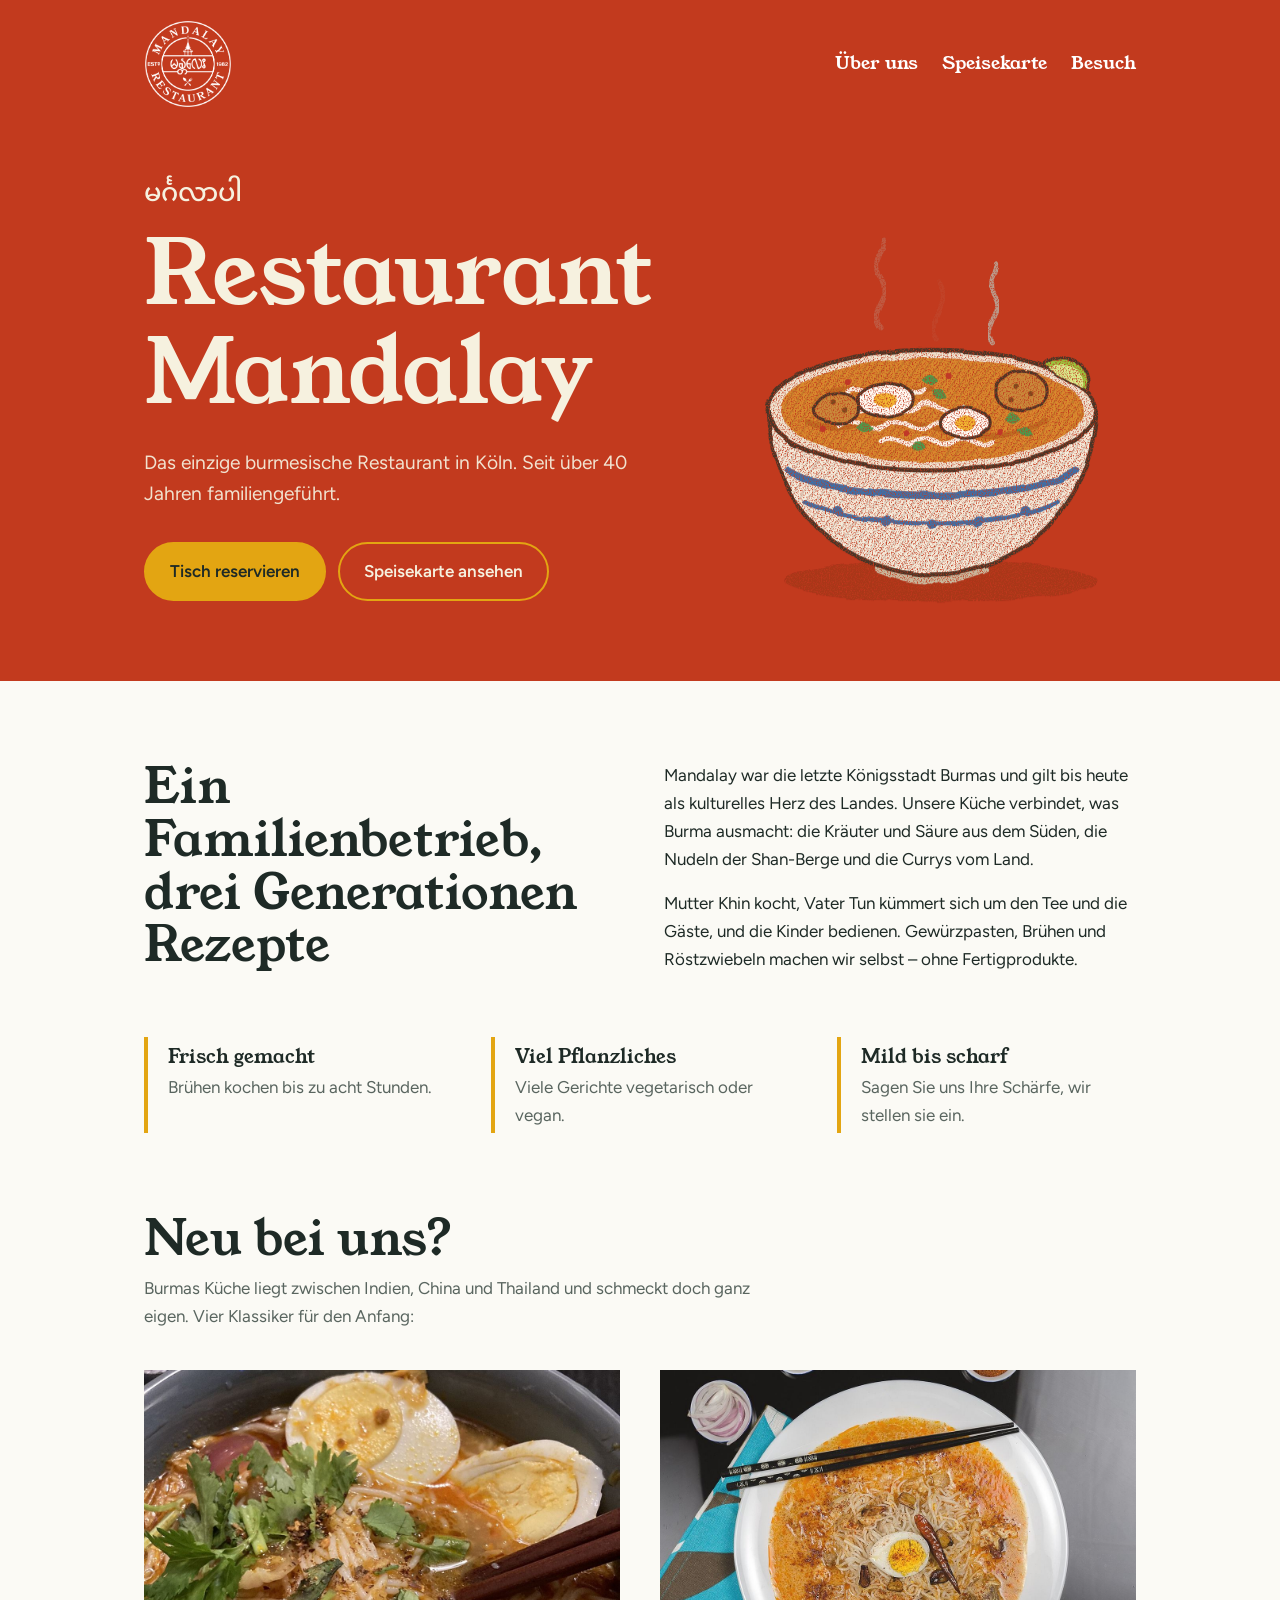
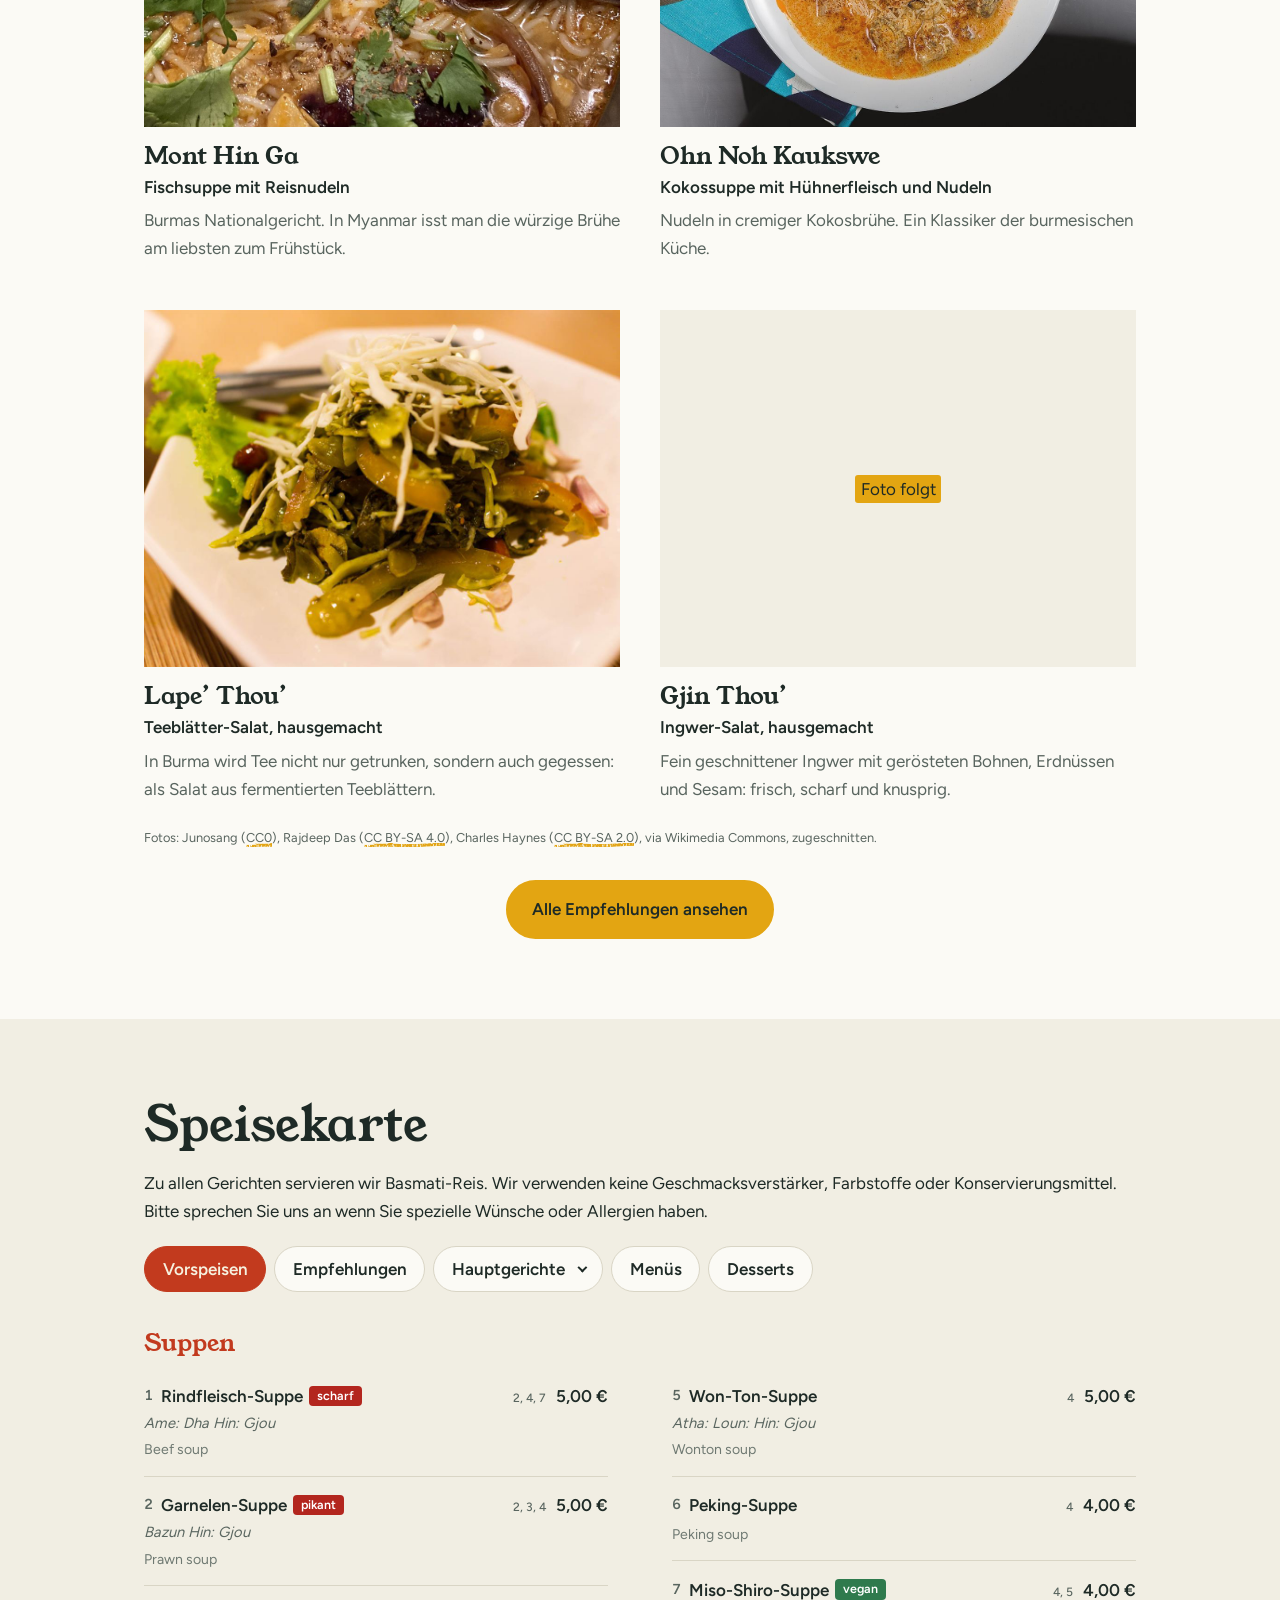
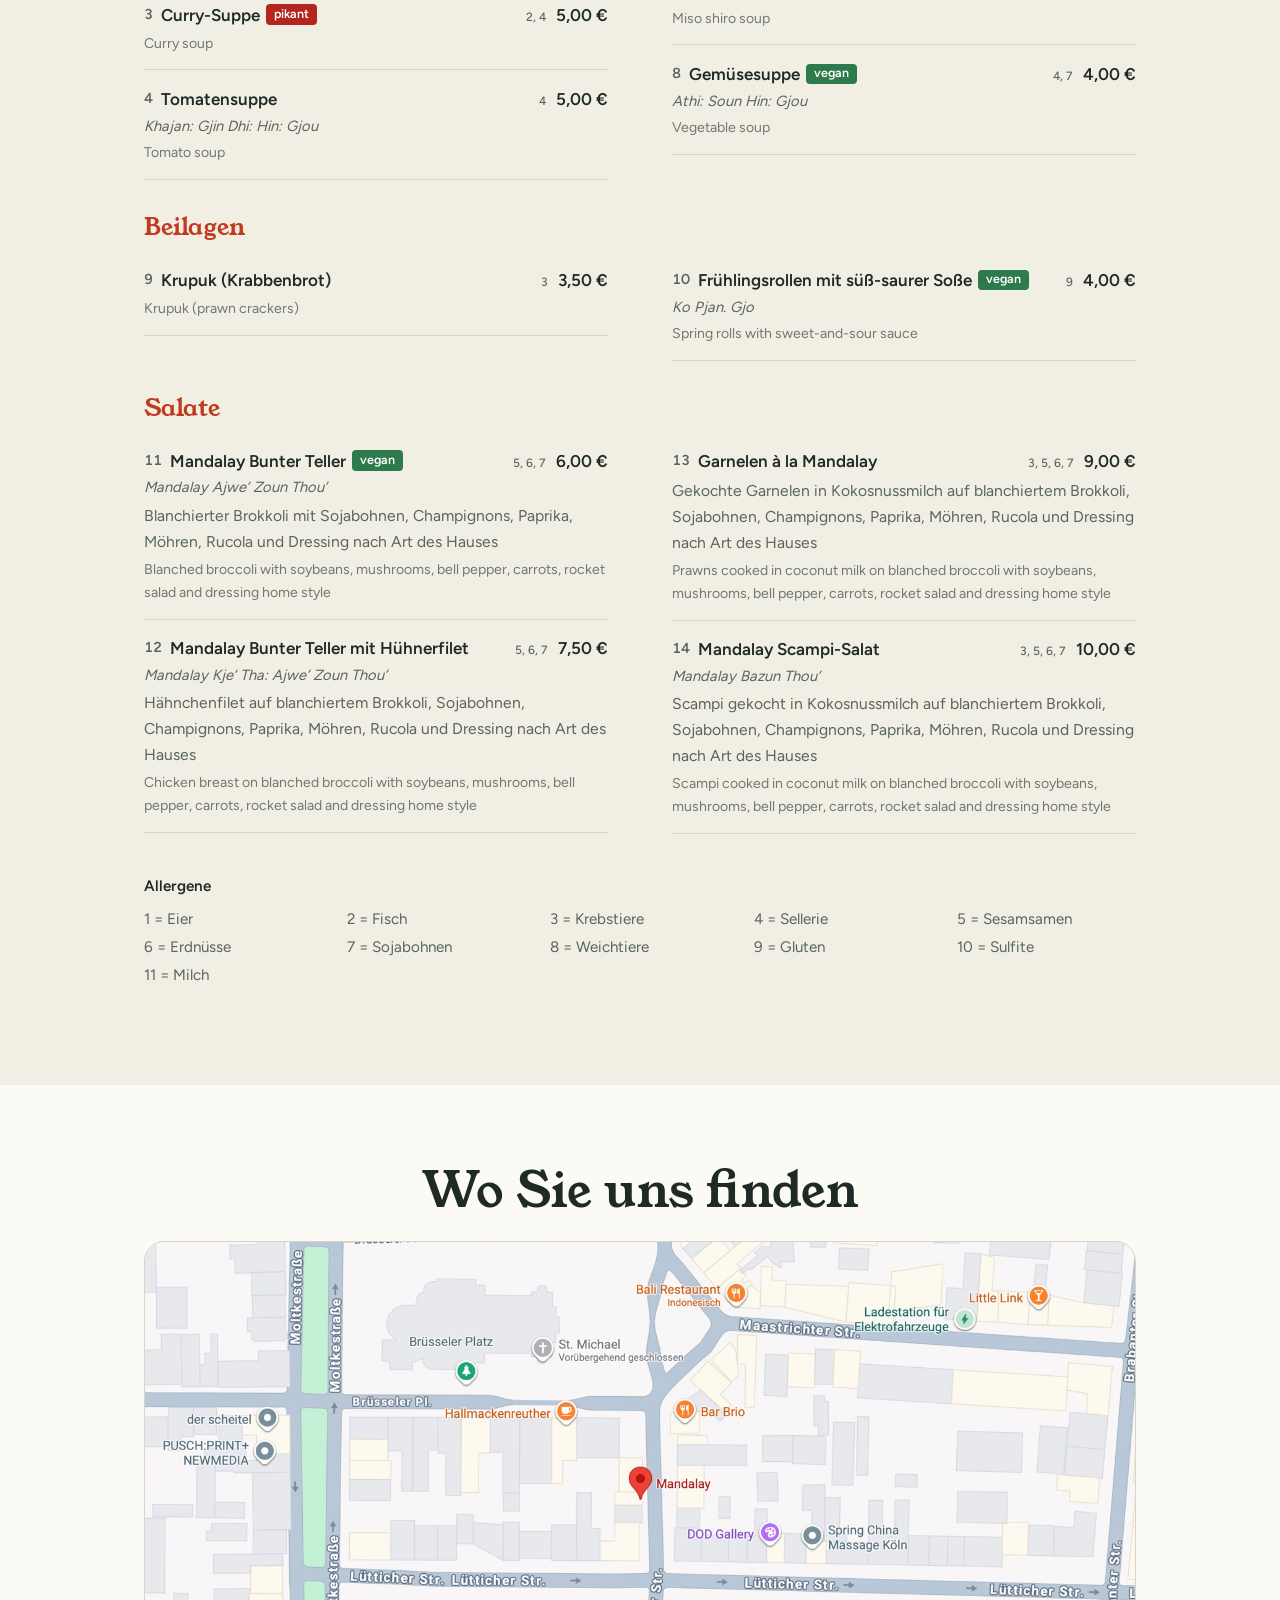
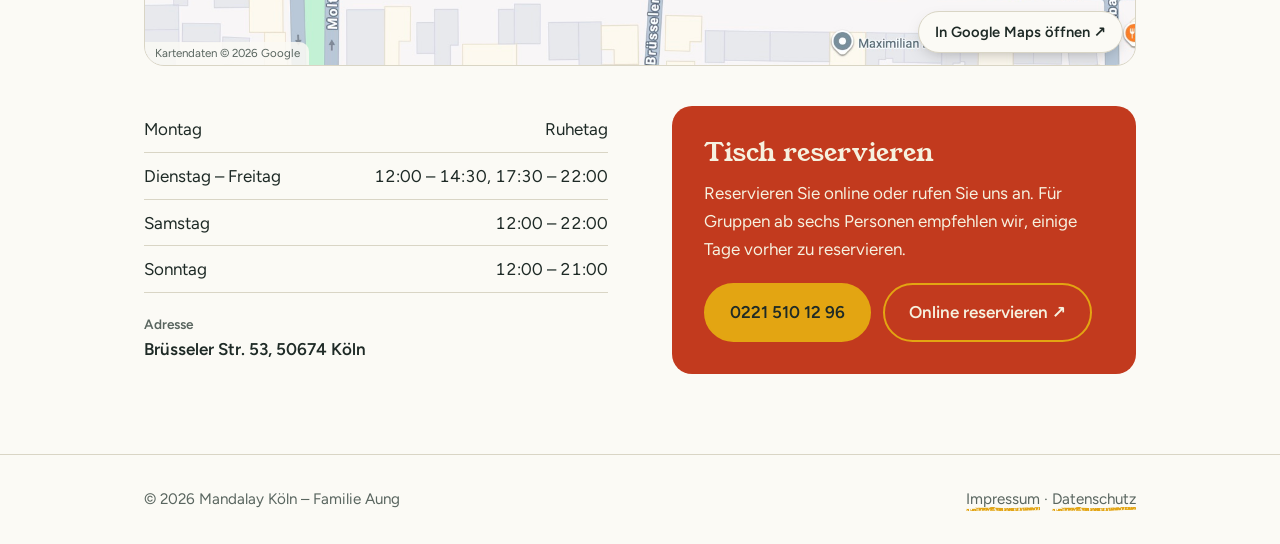
==== commit de926ad6: "Neu bei uns with photos + phone slider, smoother back-to-top bowl, crayon underlines - Neu bei uns: " ====
--- a/index.html
+++ b/index.html
@@ -27,6 +27,53 @@
 			crossorigin
 		/>
 		<link rel="stylesheet" href="css/styles.css" />
+
+		<!-- Tab icon: the header logo on red (white on a light tab would vanish) -->
+		<link rel="icon" type="image/png" sizes="48x48" href="assets/icons/favicon-48.png" />
+		<link rel="icon" type="image/png" sizes="192x192" href="assets/icons/favicon-192.png" />
+		<link rel="apple-touch-icon" href="assets/icons/apple-touch-icon.png" />
+		<meta name="theme-color" content="#C23A1E" />
+
+		<!-- Share preview (WhatsApp, Facebook …). TODO once the domain is known,
+		     add these (they need full addresses, replace DOMAIN):
+		     <meta property="og:url" content="https://DOMAIN/" />
+		     <meta property="og:image" content="https://DOMAIN/assets/images/share-mandalay.jpg" />
+		     <meta property="og:image:width" content="1200" />
+		     <meta property="og:image:height" content="630" />
+		     <meta property="og:image:alt" content="Gastraum des Restaurant Mandalay mit burmesischen Bildern und gedeckten Tischen" />
+		     (share-mandalay.jpg = assets/images/shared image/Innenraum.jpg cropped to 1200×630) -->
+		<meta property="og:type" content="restaurant" />
+		<meta property="og:locale" content="de_DE" />
+		<meta property="og:site_name" content="Restaurant Mandalay" />
+		<meta property="og:title" content="Restaurant Mandalay – Burmesische Küche in Köln" />
+		<meta
+			property="og:description"
+			content="Das einzige burmesische Restaurant in Köln. Seit über 40 Jahren familiengeführt."
+		/>
+		<meta name="twitter:card" content="summary_large_image" />
+
+		<!-- Restaurant details for search engines (schema.org). TODO: add
+		     "openingHoursSpecification" once the hours are confirmed, and
+		     "url", "image", "hasMenu" once the domain is known. -->
+		<script type="application/ld+json">
+			{
+				"@context": "https://schema.org",
+				"@type": "Restaurant",
+				"name": "Restaurant Mandalay",
+				"description": "Das einzige burmesische Restaurant in Köln. Seit über 40 Jahren familiengeführt.",
+				"servesCuisine": ["Burmesisch", "Burmese"],
+				"priceRange": "€",
+				"telephone": "+49 221 5101296",
+				"address": {
+					"@type": "PostalAddress",
+					"streetAddress": "Brüsseler Str. 53",
+					"postalCode": "50674",
+					"addressLocality": "Köln",
+					"addressCountry": "DE"
+				},
+				"acceptsReservations": "https://www.opentable.de/restref/client/?rid=516183&restref=516183&lang=de-DE"
+			}
+		</script>
 	</head>
 	<body>
 		<header class="hero">
@@ -127,6 +174,58 @@
 				</div>
 			</section>
 
+			<!-- Four dishes for first-time guests (all from "Empfehlungen"; names
+			     spelled as on the menu so guests find them there).
+			     TODO before launch: the photos are stand-ins from Wikimedia Commons
+			     (other cooks' versions of the dishes) – replace them with our own
+			     photos (1200×900, 4:3) and remove the credit line below. -->
+			<section class="try" aria-labelledby="try-title">
+				<div class="wrap">
+					<h2 id="try-title">Neu bei uns?</h2>
+					<p class="sub">
+						Burmas Küche liegt zwischen Indien, China und Thailand und
+						schmeckt doch ganz eigen. Vier Klassiker für den Anfang:
+					</p>
+					<!-- On phones this is a swipeable row; tabindex lets keyboard users scroll it -->
+					<ul class="try-list" tabindex="0" aria-label="Gerichte zum Kennenlernen">
+						<li>
+							<img src="assets/images/dishes/mohinga.jpg" alt="Reisnudeln in orangefarbener Fischbrühe mit gekochtem Ei und Koriander" width="800" height="600" loading="lazy" />
+							<h3>Mont Hin Ga</h3>
+							<p class="de">Fischsuppe mit Reisnudeln</p>
+							<p class="why">Burmas Nationalgericht. In Myanmar isst man die würzige Brühe am liebsten zum Frühstück.</p>
+						</li>
+						<li>
+							<img src="assets/images/dishes/ohn-noh-kaukswe.jpg" alt="Teller mit Nudeln in Kokosbrühe, Hühnerfleisch, Ei und getrockneter Chili" width="800" height="600" loading="lazy" />
+							<h3>Ohn Noh Kaukswe</h3>
+							<p class="de">Kokossuppe mit Hühnerfleisch und Nudeln</p>
+							<p class="why">Nudeln in cremiger Kokosbrühe. Ein Klassiker der burmesischen Küche.</p>
+						</li>
+						<li>
+							<img src="assets/images/dishes/lape-thou.jpg" alt="Salat aus fermentierten Teeblättern mit Tomate, Kohl und Sesam" width="800" height="600" loading="lazy" />
+							<h3>Lape’ Thou’</h3>
+							<p class="de">Teeblätter-Salat, hausgemacht</p>
+							<p class="why">In Burma wird Tee nicht nur getrunken, sondern auch gegessen: als Salat aus fermentierten Teeblättern.</p>
+						</li>
+						<li>
+							<!-- TODO: no free photo of Gjin Thou' exists – take our own -->
+							<div class="photo-todo"><span class="todo">Foto folgt</span></div>
+							<h3>Gjin Thou’</h3>
+							<p class="de">Ingwer-Salat, hausgemacht</p>
+							<p class="why">Fein geschnittener Ingwer mit gerösteten Bohnen, Erdnüssen und Sesam: frisch, scharf und knusprig.</p>
+						</li>
+					</ul>
+					<p class="credits">
+						Fotos:
+						Junosang (<a href="https://commons.wikimedia.org/wiki/File:Mohinga_bowl.jpg">CC0</a>),
+						Rajdeep Das (<a href="https://commons.wikimedia.org/wiki/File:Ohn_No_Khao_Sw%C3%A8.jpg">CC BY-SA 4.0</a>),
+						Charles Haynes (<a href="https://commons.wikimedia.org/wiki/File:Fermented_Tea_Leaf_Salad_(9319609945).jpg">CC BY-SA 2.0</a>),
+						via Wikimedia Commons, zugeschnitten.
+					</p>
+					<!-- js/main.js opens the "Empfehlungen" tab on click -->
+					<a class="btn primary" href="#karte" data-tab="tab-empfehlungen">Alle Empfehlungen ansehen</a>
+				</div>
+			</section>
+
 			<section id="karte" class="menu">
 				<div class="wrap">
 					<h2>Speisekarte</h2>
--- a/css/styles.css
+++ b/css/styles.css
@@ -150,7 +150,6 @@
 nav ul { display: flex; gap: 1.5rem; list-style: none; margin: 0; padding: 0; flex-wrap: wrap; }
 nav a { text-decoration: none; font-weight: 500; }
 nav ul a { font-family: "Young Serif", Georgia, serif; font-weight: 400; font-size: 1.125rem; }   /* same font as the hero headline */
-nav a:hover { color: var(--gold); }
 
 /* Burger: assets/icons/Menu.svg inline (3 lines), animates into an ✕ */
 .burger {
@@ -304,6 +303,107 @@
   .hero-art { display: none; }
 }
 
+/* "Back to top" bowl (built by js/main.js). Desktop/tablet: while scrolling,
+   the hero bowl flies into the bottom right corner and turns into the top view
+   (mohinga-top.svg). Phones, legal pages and reduced motion: the top view fades in. */
+.bowl-fly .hero-art { visibility: hidden; }   /* the button takes its place */
+
+.bowl-top {
+  position: fixed;
+  z-index: 30;                 /* below the mobile menu (40) and sticky bar (50) */
+  left: 0;
+  top: 0;
+  padding: 0;
+  border: 0;
+  border-radius: 50%;
+  background: none;
+  pointer-events: none;        /* only clickable once it sits in the corner */
+}
+.bowl-top.is-active { pointer-events: auto; cursor: pointer; }
+.bowl-top:focus-visible { outline-offset: 4px; }
+
+.bowl-top-art { position: absolute; inset: 0; display: block; }
+/* Drawn at the hero size and shrunk with a transform during the flight
+   (size + transform set by js/main.js; fade version: just fills the button) */
+.bowl-top-scale {
+  position: absolute;
+  left: 0;
+  top: 0;
+  width: 100%;
+  height: 100%;
+  transform-origin: 0 0;
+  will-change: transform;
+}
+.bowl-top-art img { position: absolute; inset: 0; width: 100%; height: 100%; }
+/* Side view, or top view once .is-top is set (js/main.js, halfway through the
+   flight). The flip between them is a short timed animation, see below. */
+.bowl-top-art .top { opacity: 0; transform: scaleY(.12); }
+.bowl-top.is-top .side { opacity: 0; transform: scaleY(.12); }
+.bowl-top.is-top .top { opacity: 1; transform: none; }
+/* Shadow once the bowl sits in the corner (outside the shrinking layer, so it
+   keeps its size) */
+.bowl-top.is-active .bowl-top-art,
+.bowl-top.is-fade .bowl-top-art { filter: drop-shadow(0 6px 10px rgb(0 0 0 / .25)); }
+
+/* Up arrow above the bowl, shown once the bowl sits in the corner. The light
+   outline under the dark arrow keeps it visible on any background. */
+.bowl-top-arrow {
+  position: absolute;
+  left: 50%;
+  bottom: calc(100% - 4px);    /* the drawing has a little empty margin at the top */
+  width: 1.5rem;
+  height: 1.5rem;
+  margin-left: -.75rem;
+  overflow: visible;
+  pointer-events: none;
+  opacity: 0;
+}
+.bowl-top.is-active .bowl-top-arrow { opacity: 1; }
+.bowl-top-arrow path { fill: none; stroke-linecap: round; stroke-linejoin: round; }
+.bowl-top-arrow .halo { stroke: var(--bg); stroke-width: 5.5; }
+.bowl-top-arrow .line { stroke: var(--ink); stroke-width: 2.5; }
+
+/* Fade-in version: phones, legal pages, reduced motion */
+.bowl-top.is-fade {
+  left: auto;
+  top: auto;
+  right: 1rem;
+  bottom: calc(1rem + env(safe-area-inset-bottom, 0px));
+  width: 4.25rem;
+  height: 4.25rem;
+  opacity: 0;
+  visibility: hidden;
+}
+.bowl-top.is-fade.is-active { opacity: 1; visibility: visible; }
+@media (min-width: 761px) {
+  .bowl-top.is-fade { right: 1.25rem; bottom: calc(1.25rem + env(safe-area-inset-bottom, 0px)); width: 5.25rem; height: 5.25rem; }
+}
+
+@media (prefers-reduced-motion: no-preference) {
+  .bowl-top-art { transition: transform .3s cubic-bezier(.2, .8, .2, 1), filter .3s ease; }
+  /* Flip like the bowl tipping towards you: the visible view squashes flat
+     (.18s), then the other one unfolds from flat (.18s). Works both ways. */
+  .bowl-top-art .side { transition: transform .18s ease-out .18s, opacity 0s .18s; }
+  .bowl-top-art .top { transition: transform .18s ease-in, opacity 0s .18s; }
+  .bowl-top.is-top .side { transition: transform .18s ease-in, opacity 0s .18s; }
+  .bowl-top.is-top .top { transition: transform .18s ease-out .18s, opacity 0s .18s; }
+  .bowl-top-arrow { transition: opacity .25s ease; }
+  .bowl-top.is-fade { transform: translateY(.75rem) scale(.85); transition: opacity .25s ease, transform .3s cubic-bezier(.2, .8, .2, 1), visibility .25s; }
+  .bowl-top.is-fade.is-active { transform: none; }
+  /* The arrow hops up twice, then rests (2s loop) */
+  .bowl-top.is-active .bowl-top-arrow { animation: bowl-hop 2s ease-in-out infinite; }
+  @keyframes bowl-hop {
+    0%, 40%, 100% { transform: translateY(0); }
+    15% { transform: translateY(-6px); }
+    25% { transform: translateY(0); }
+    32% { transform: translateY(-3px); }
+  }
+  /* A little wobble on hover */
+  @media (hover: hover) {
+    .bowl-top.is-active:hover .bowl-top-art { transform: scale(1.08) rotate(-10deg); }
+  }
+}
+
 /* Über uns ----------------------------------------------------------------- */
 .about { display: grid; grid-template-columns: 1fr 1fr; gap: 1.5rem 3rem; align-items: start; }
 .about h2 { font-size: clamp(2rem, 4.5vw, 3rem); }
@@ -326,6 +426,107 @@
 @media (max-width: 760px) {
   .about, .facts { grid-template-columns: 1fr; }
   .facts { margin-top: .5rem; }
+}
+
+/* Neu bei uns: four dishes for first-time guests --------------------------- */
+.try { padding-top: 0; }       /* follows straight on from Über uns (same background) */
+.try h2 { font-size: clamp(2rem, 4.5vw, 3rem); margin-bottom: .5rem; }
+.try .sub { color: var(--muted); margin: 0 0 2.5rem; max-width: 38rem; }
+.try-list {
+  display: grid;
+  grid-template-columns: repeat(2, 1fr);   /* big enough to see the food */
+  gap: 3rem 2.5rem;
+  margin: 0 0 1.5rem;
+  padding: 0;
+  list-style: none;
+}
+/* Same 4:3 shape for every photo (and the placeholder) */
+.try-list img,
+.try-list .photo-todo {
+  display: block;
+  width: 100%;
+  height: auto;
+  aspect-ratio: 4 / 3;
+  object-fit: cover;
+  margin-bottom: 1rem;
+}
+.try-list .photo-todo { display: grid; place-items: center; background: var(--surface); }
+.try-list h3 { font-size: 1.5rem; }
+.try-list p { margin: 0; }
+.try-list .de { font-weight: 600; margin: .2rem 0 .35rem; }
+.try-list .why { color: var(--muted); }
+.try .credits { font-size: .8rem; color: var(--muted); margin: 0 0 2rem; }
+.try .credits a { color: inherit; }
+.try .btn { display: block; width: fit-content; margin-inline: auto; }
+
+/* Phones: swipeable row instead of a long stack. Runs to the screen edges;
+   the next card peeks in so it's clear there's more. Pure CSS (scroll snap). */
+@media (max-width: 760px) {
+  .try-list {
+    display: flex;
+    gap: 1rem;
+    overflow-x: auto;
+    scroll-snap-type: x mandatory;
+    overscroll-behavior-x: contain;
+    margin-inline: -1.5rem;          /* = .wrap padding */
+    padding: 0 1.5rem;
+    scroll-padding-inline: 1.5rem;
+    scrollbar-width: none;           /* the dots show the position instead */
+  }
+  .try-list::-webkit-scrollbar { display: none; }
+  .try-list li { flex: 0 0 min(80%, 20rem); scroll-snap-align: start; }
+}
+
+/* Slider controls (added by js/main.js, phones only): ‹ arrow, dots, › arrow.
+   Dot buttons are a bigger tap area; the visible dot is ::before. The active
+   dot stretches into a pill. */
+.try-controls { display: none; }
+@media (max-width: 760px) {
+  .try-controls { display: flex; align-items: center; justify-content: space-between; margin: 0 0 1rem; }
+}
+.try-dots { display: flex; justify-content: center; }
+.try-arrow {
+  display: grid;
+  place-items: center;
+  width: 2.75rem;
+  height: 2.75rem;
+  border: 1px solid var(--muted);
+  border-radius: 50%;
+  background: none;
+  color: var(--ink);
+  cursor: pointer;
+}
+.try-arrow:hover { background: var(--surface); }
+/* Same caret as the Hauptgerichte filter arrow (.picker-toggle) */
+.try-arrow::before {
+  content: "";
+  width: .55rem;
+  height: .55rem;
+  border-right: 2px solid currentColor;
+  border-bottom: 2px solid currentColor;
+}
+.try-arrow.prev::before { transform: translateX(.12rem) rotate(135deg); }
+.try-arrow.next::before { transform: translateX(-.12rem) rotate(-45deg); }
+.try-dots button {
+  display: grid;
+  place-items: center;
+  height: 1.75rem;
+  padding: 0 .25rem;
+  border: 0;
+  background: none;
+  cursor: pointer;
+}
+.try-dots button::before {
+  content: "";
+  width: .5rem;
+  height: .5rem;
+  border-radius: 999px;
+  background: var(--muted);
+  transition: width .3s ease, background-color .3s ease;
+}
+.try-dots button[aria-current="true"]::before { width: 1.5rem; background: var(--jade); }
+@media (prefers-reduced-motion: reduce) {
+  .try-dots button::before { transition: none; }
 }
 
 /* Speisekarte -------------------------------------------------------------- */
@@ -604,7 +805,7 @@
 .legal h2:first-child { margin-top: 0; }
 .legal p, .legal ul { margin: 0 0 1rem; }
 .legal ul { padding-left: 1.25rem; }
-.legal a { text-underline-offset: 3px; overflow-wrap: anywhere; }
+.legal a { overflow-wrap: anywhere; }   /* crayon underline: see "Crayon underline" */
 .legal .updated { margin-top: 2.5rem; color: var(--muted); font-size: .95rem; }
 
 /* Temporary: marks placeholder content that still needs real data */
@@ -613,9 +814,55 @@
 /* Footer ------------------------------------------------------------------- */
 footer { border-top: 1px solid var(--line); padding: 2rem 0; color: var(--muted); font-size: .95rem; }
 footer .wrap { display: flex; justify-content: space-between; flex-wrap: wrap; gap: .5rem; }
-footer a { text-underline-offset: 3px; }
 footer a:hover { color: var(--ink); }
 footer a[aria-current="page"] { color: var(--ink); font-weight: 600; }
+
+/* Crayon underline ---------------------------------------------------------- */
+/* A gold wax crayon stroke (same filter idea as the drawings: wobble + grain)
+   instead of the plain underline. It's a small SVG image that repeats
+   sideways, so links that wrap onto two lines get a stroke on each line.
+   Gold is the same in light and dark mode. */
+:root {
+  --crayon-line: url("data:image/svg+xml,%3Csvg xmlns='http://www.w3.org/2000/svg' width='120' height='8' viewBox='0 0 120 8'%3E%3Cfilter id='w' x='-5%25' y='-60%25' width='110%25' height='220%25'%3E%3CfeTurbulence type='fractalNoise' baseFrequency='0.06' numOctaves='2' seed='25' result='warp'/%3E%3CfeDisplacementMap in='SourceGraphic' in2='warp' scale='2.5' xChannelSelector='R' yChannelSelector='G' result='wobbly'/%3E%3CfeTurbulence type='fractalNoise' baseFrequency='0.8 0.3' numOctaves='3' seed='26' result='grain'/%3E%3CfeColorMatrix in='grain' type='matrix' values='0 0 0 0 0 0 0 0 0 0 0 0 0 0 0 -3.2 0 0 0 2.6' result='mask'/%3E%3CfeComposite in='wobbly' in2='mask' operator='in'/%3E%3C/filter%3E%3Cpath d='M-4 4.5 C20 3.2 40 5.6 62 4 S100 3.4 124 4.5' fill='none' stroke='%23E3A512' stroke-width='3' filter='url(%23w)'/%3E%3C/svg%3E");
+}
+.legal a,
+footer a,
+.try .credits a {
+  text-decoration: none;
+  padding-bottom: .35em;             /* gap between text and stroke */
+  background: var(--crayon-line) left bottom / 120px 8px repeat-x;
+  -webkit-box-decoration-break: clone;
+  box-decoration-break: clone;
+}
+/* Nav links: on hover and keyboard focus the stroke draws itself in from left
+   to right, and rubs out back to the left when the pointer leaves. The stroke
+   stays put; only a clip reveals it. Desktop only; on phones/tablets the links
+   are the full-screen menu (no hover there). */
+@media (min-width: 1025px) {
+  nav ul a:not(.btn) { position: relative; padding-bottom: .5em; color: #fff; }   /* gap between text and stroke; white like the logo */
+  nav ul a:not(.btn)::after {
+    content: "";
+    position: absolute;
+    left: 0;
+    right: 0;
+    bottom: 0;
+    height: 8px;
+    background: var(--crayon-line) left bottom / 120px 8px repeat-x;
+    clip-path: inset(0 100% 0 0);
+    pointer-events: none;
+  }
+  nav ul a:not(.btn):hover::after,
+  nav ul a:not(.btn):focus-visible::after { clip-path: inset(0); }
+  /* Text warms from white to cream (cream on red still has enough contrast) */
+  nav ul a:not(.btn):hover,
+  nav ul a:not(.btn):focus-visible { color: var(--jade-ink); }
+}
+@media (min-width: 1025px) and (prefers-reduced-motion: no-preference) {
+  nav ul a:not(.btn) { transition: color .2s ease; }
+  nav ul a:not(.btn)::after { transition: clip-path .2s ease-in; }                      /* rub out */
+  nav ul a:not(.btn):hover::after,
+  nav ul a:not(.btn):focus-visible::after { transition: clip-path .4s cubic-bezier(.3, .7, .3, 1); }  /* draw in */
+}
 
 /* Reduced motion ----------------------------------------------------------- */
 @media (prefers-reduced-motion: reduce) {
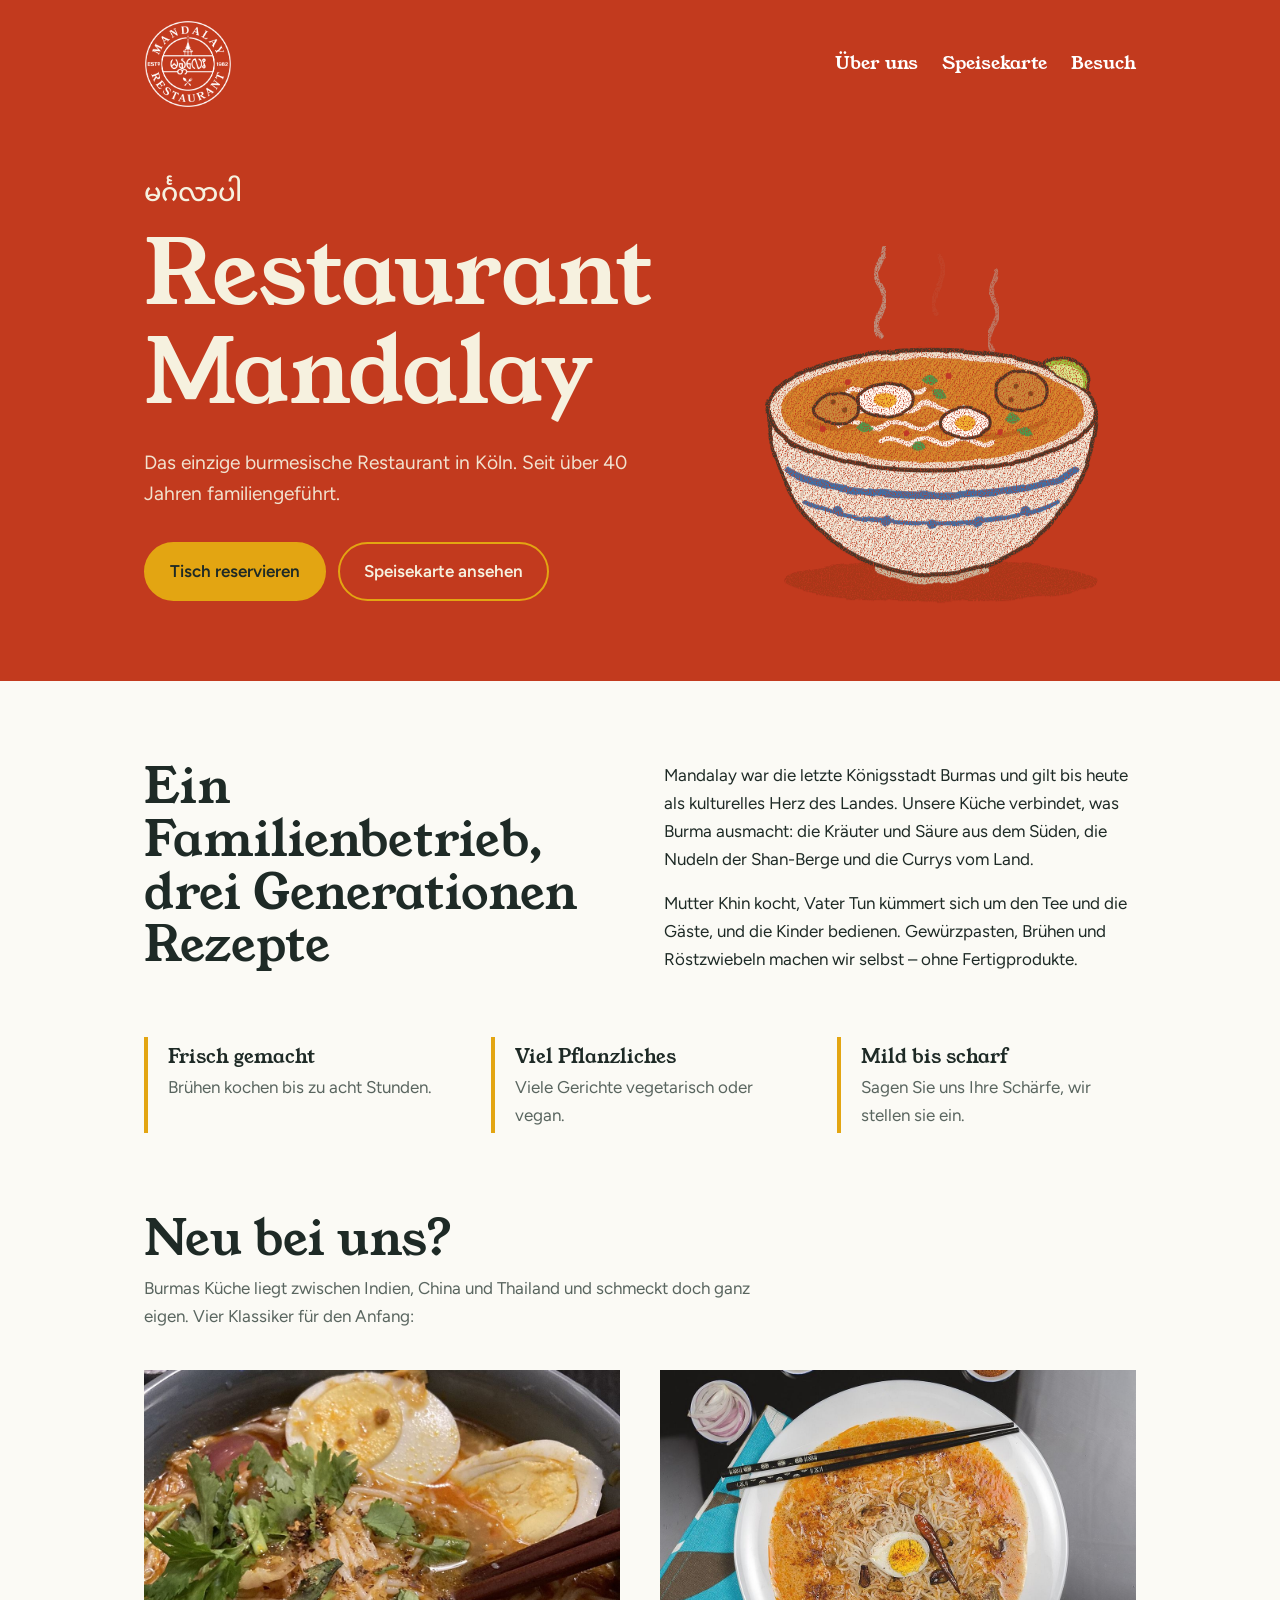
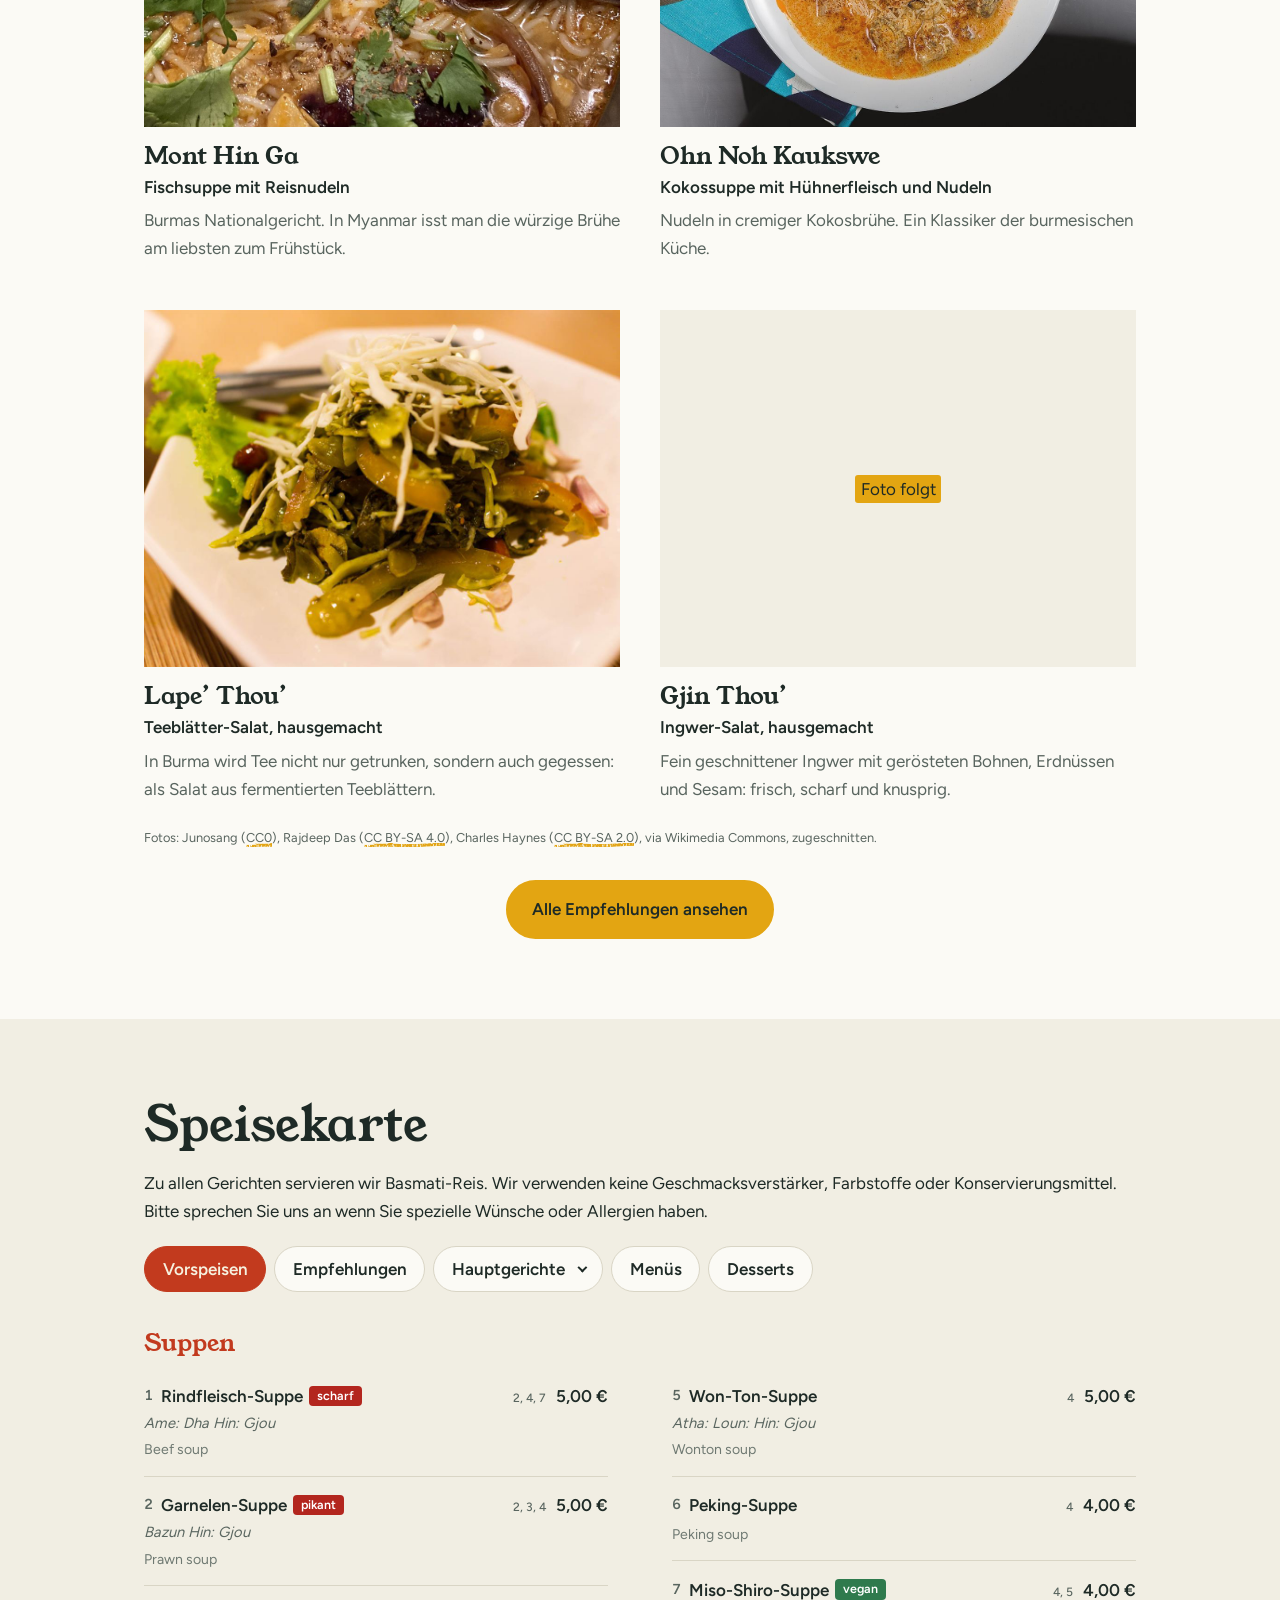
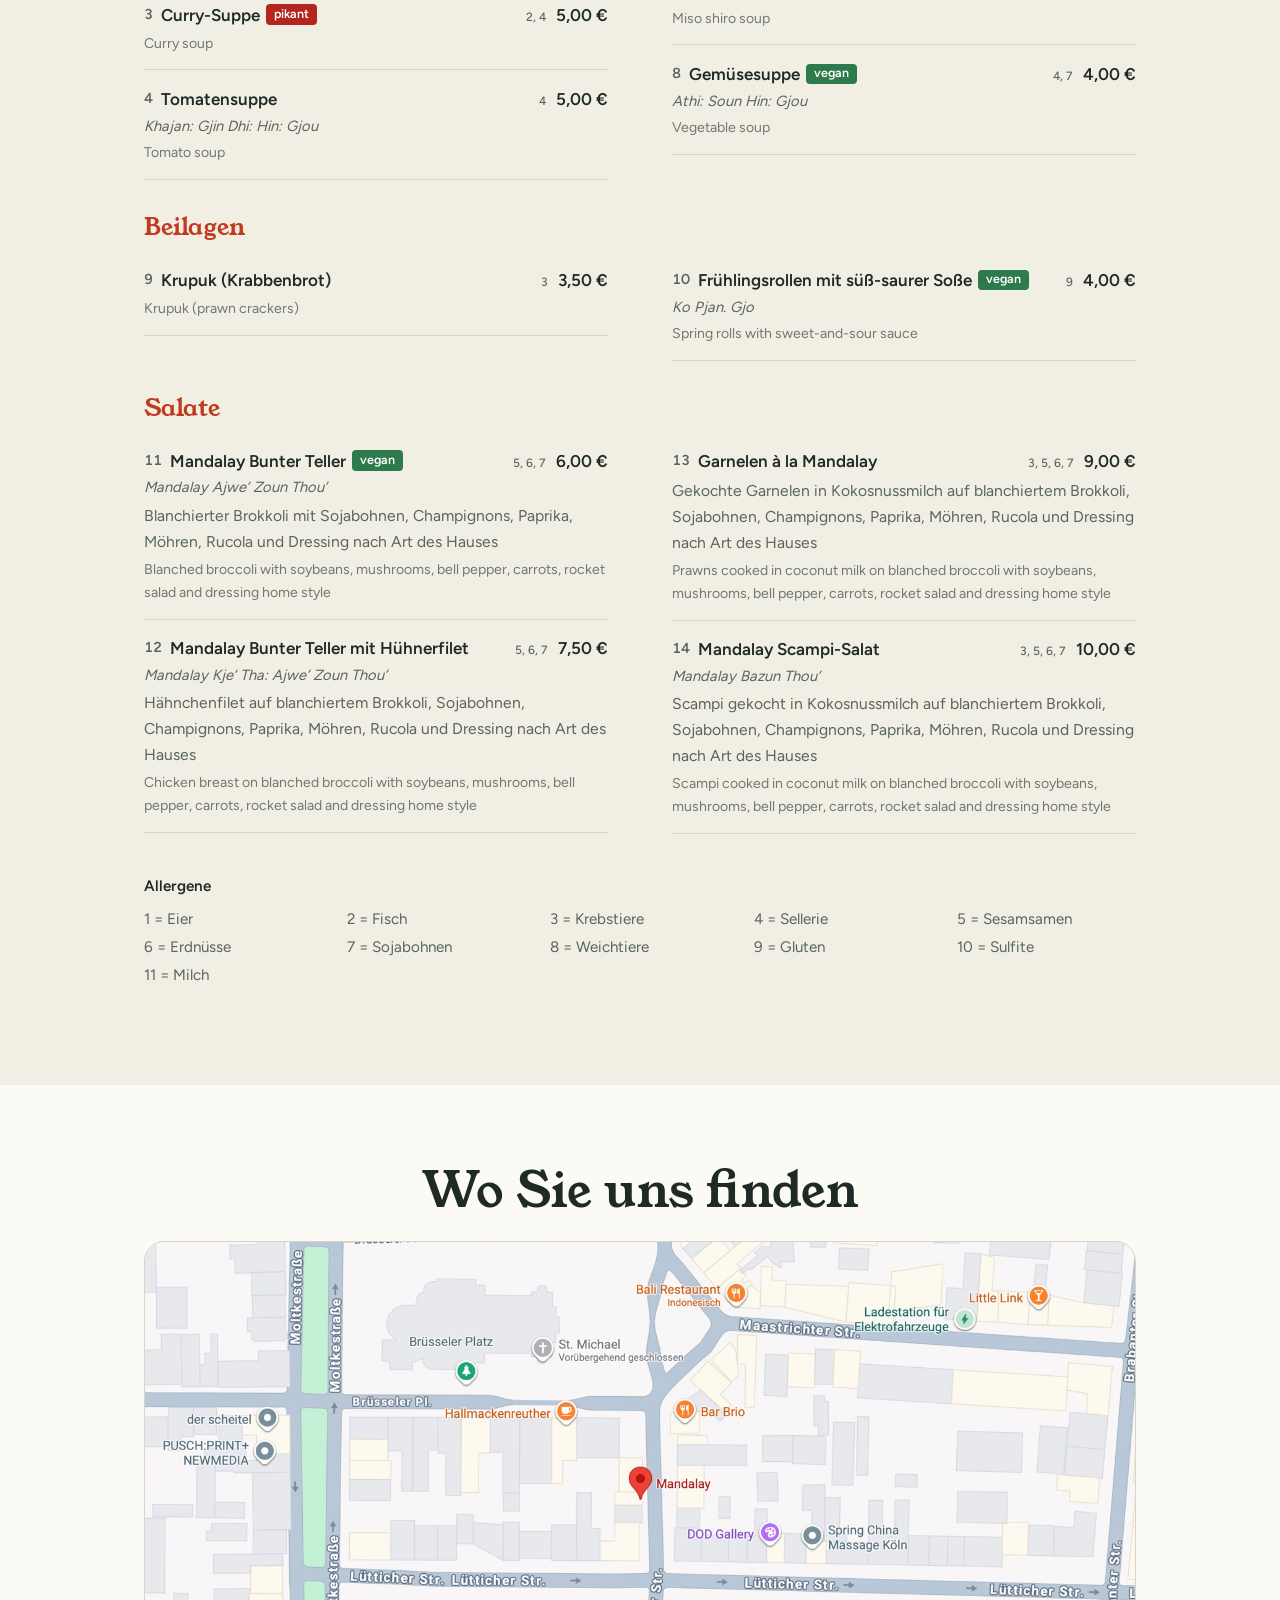
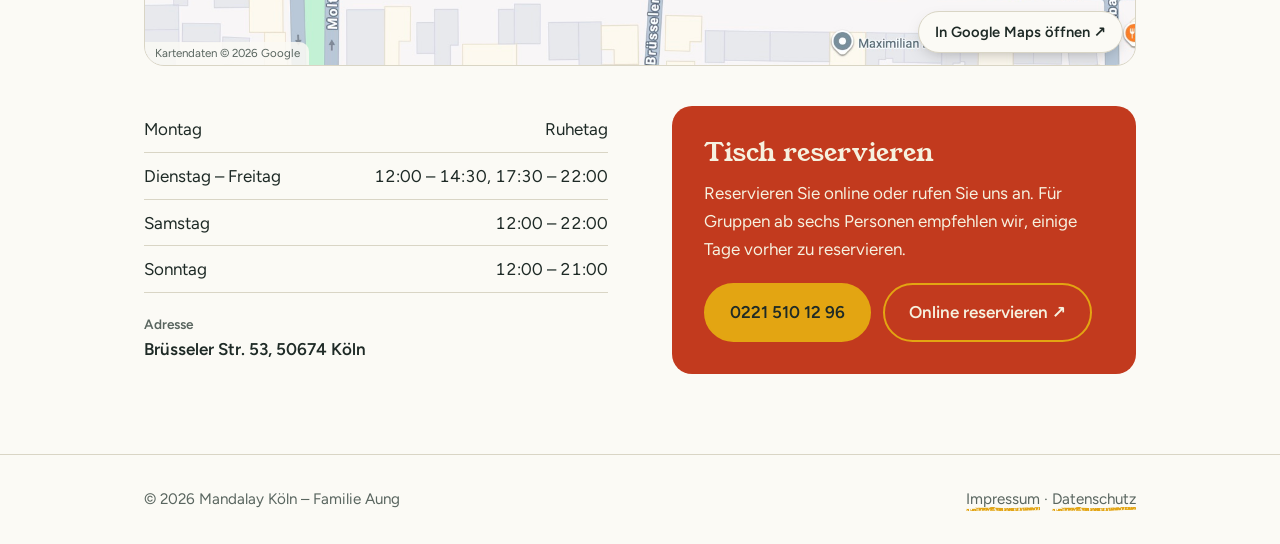
==== commit 725a823e: "Prepare GitHub Pages preview: noindex on all pages The preview at thureinthu.github.io/restaurant-ma" ====
--- a/index.html
+++ b/index.html
@@ -6,6 +6,8 @@
 			name="viewport"
 			content="width=device-width, initial-scale=1, viewport-fit=cover"
 		/>
+		<!-- TODO before launch: remove (preview on GitHub Pages, keep it out of search engines) -->
+		<meta name="robots" content="noindex" />
 		<title>Mandalay – Burmesische Küche in Köln, familiengeführt</title>
 		<meta
 			name="description"
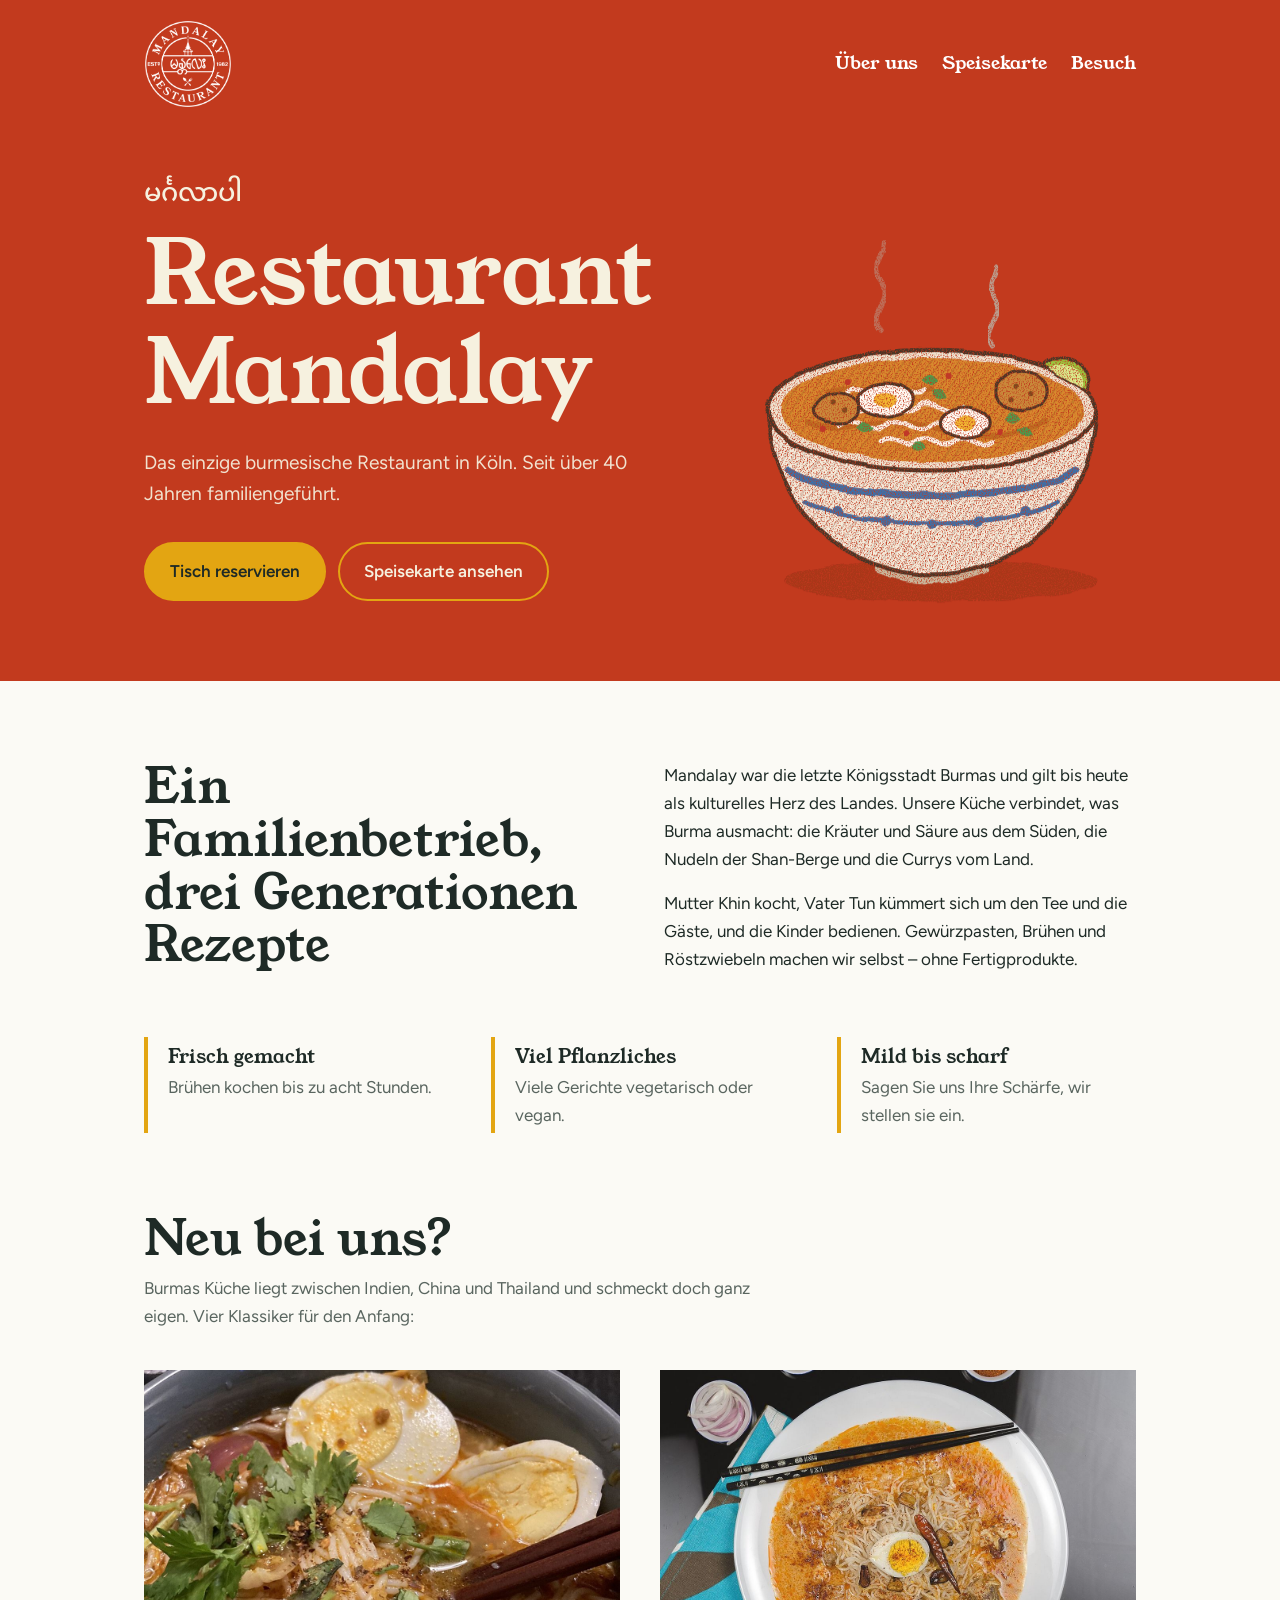
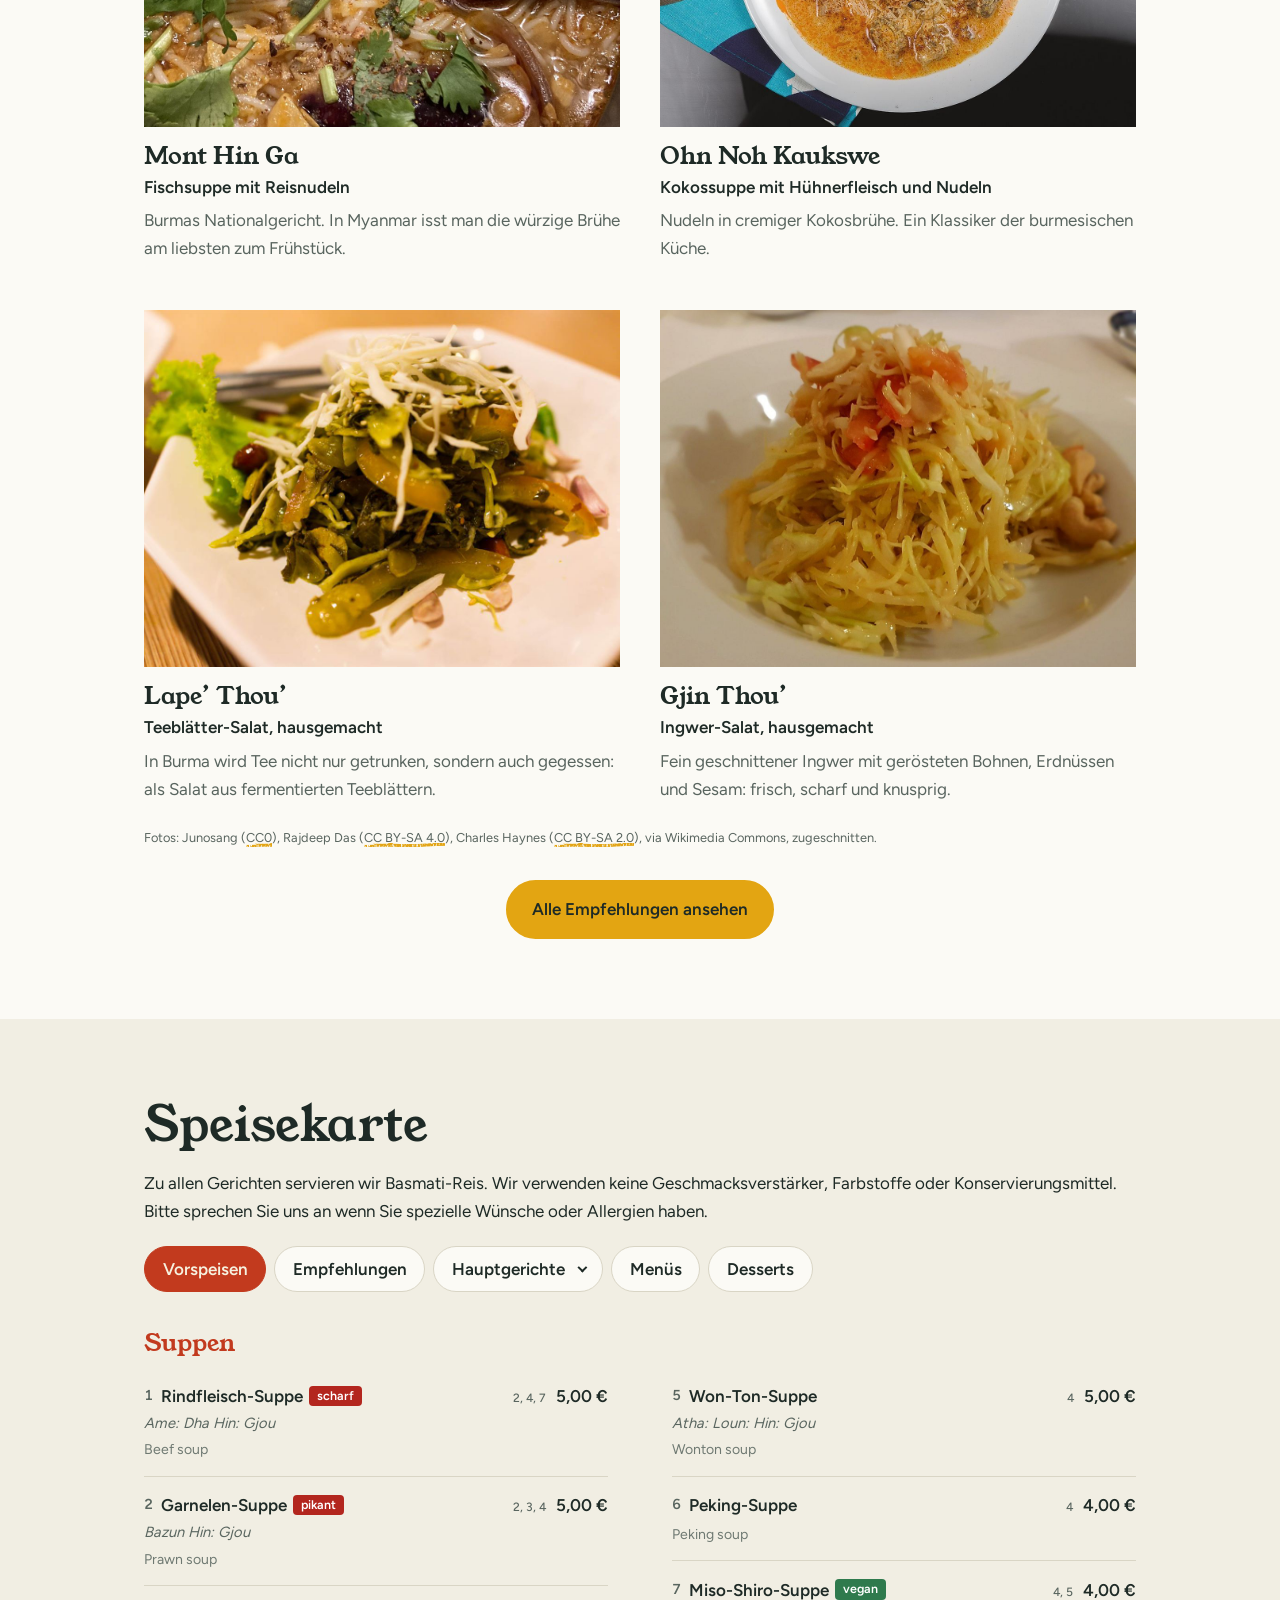
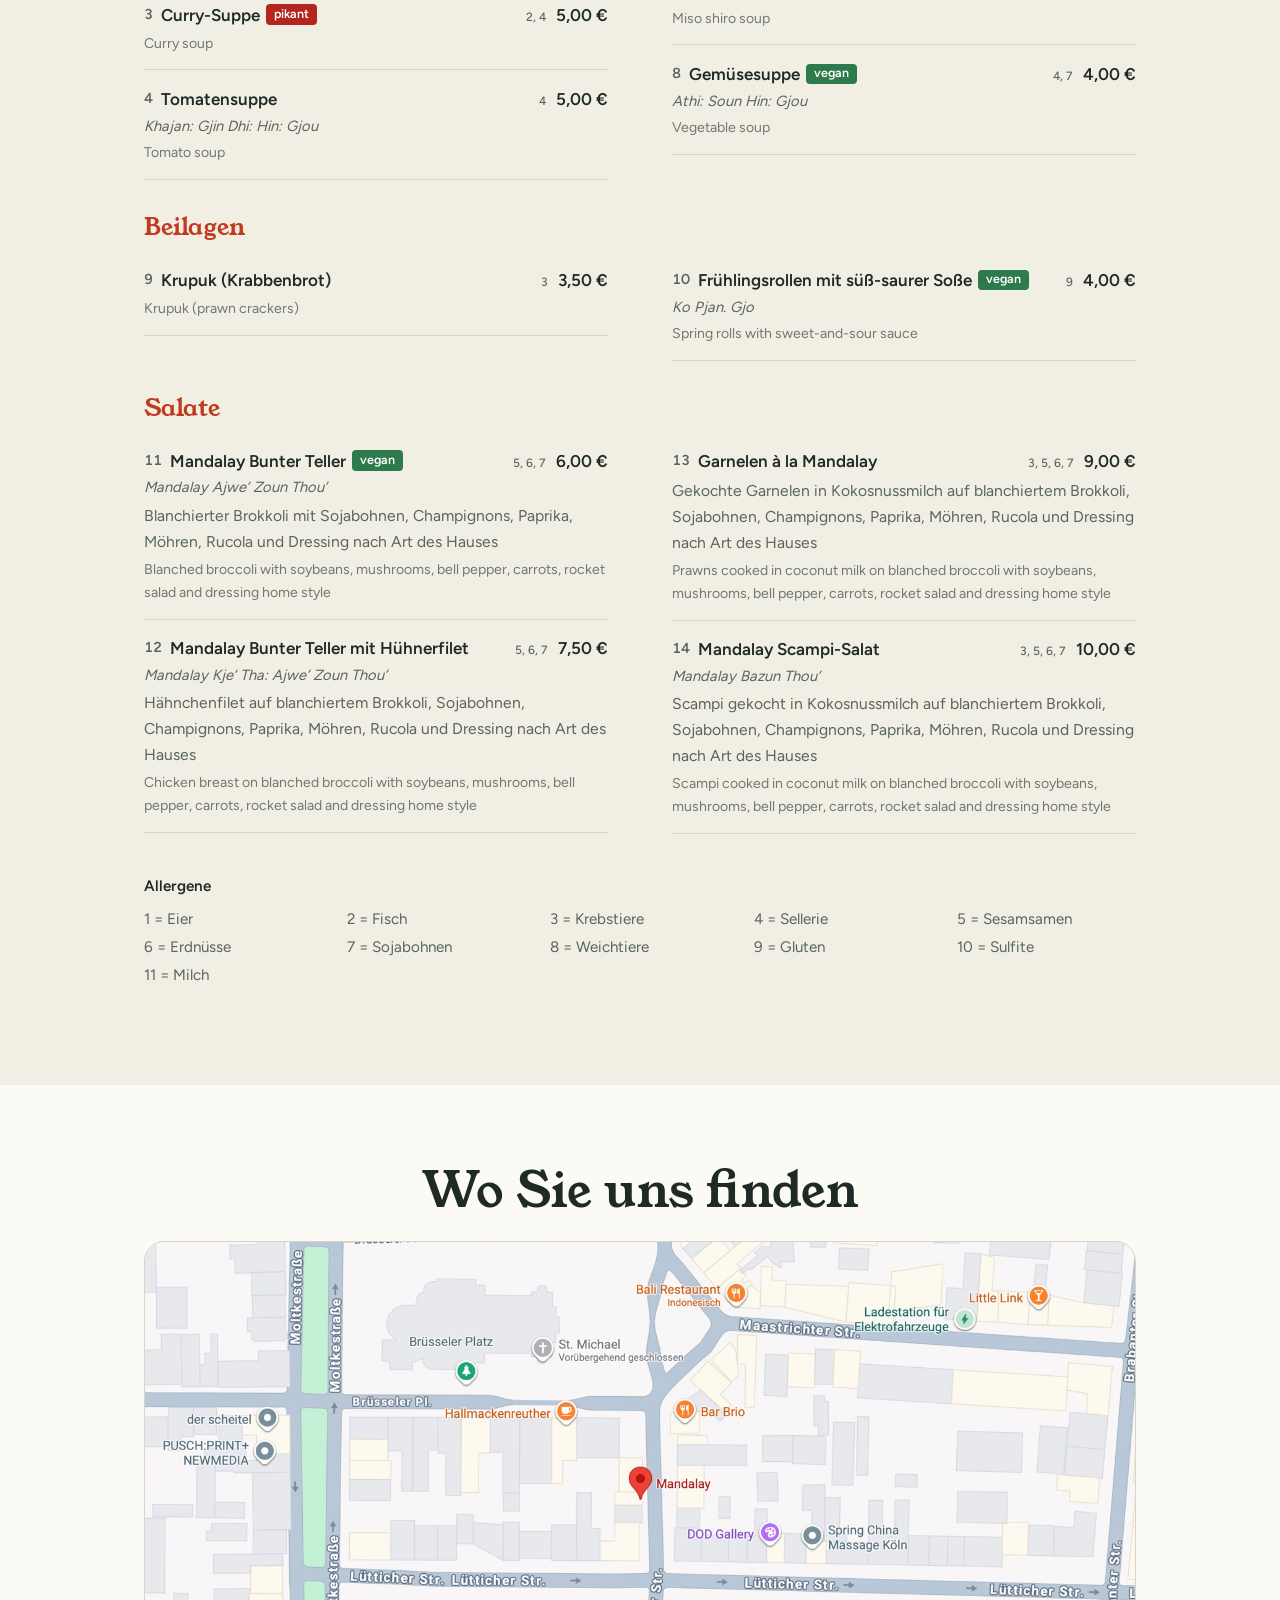
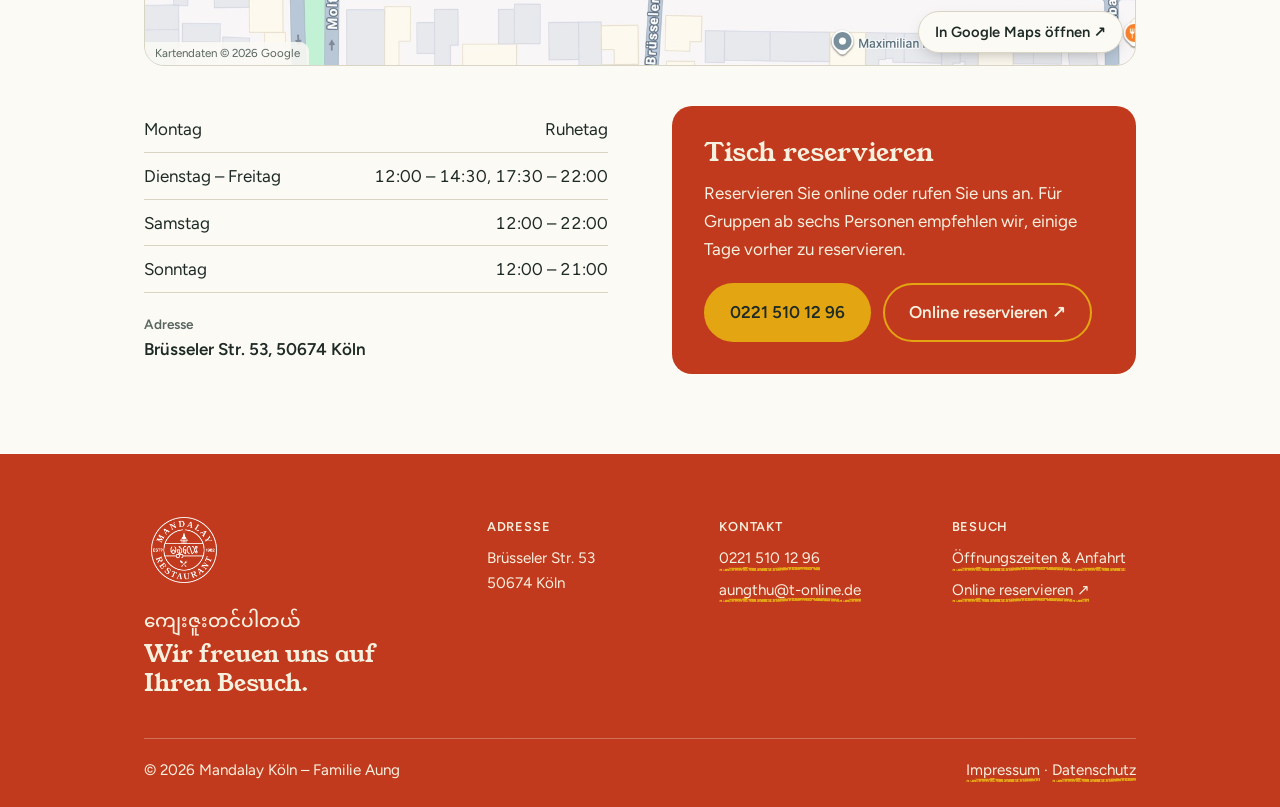
==== commit 153df703: "Own Gjin Thou' photo and a warmer red footer - Neu bei uns: the ginger salad now shows the restauran" ====
--- a/index.html
+++ b/index.html
@@ -178,9 +178,10 @@
 
 			<!-- Four dishes for first-time guests (all from "Empfehlungen"; names
 			     spelled as on the menu so guests find them there).
-			     TODO before launch: the photos are stand-ins from Wikimedia Commons
-			     (other cooks' versions of the dishes) – replace them with our own
-			     photos (1200×900, 4:3) and remove the credit line below. -->
+			     TODO before launch: the first three photos are stand-ins from
+			     Wikimedia Commons (other cooks' versions of the dishes) – replace them
+			     with our own photos (1200×900, 4:3) and remove the credit line below.
+			     Gjin Thou' is already our own photo. -->
 			<section class="try" aria-labelledby="try-title">
 				<div class="wrap">
 					<h2 id="try-title">Neu bei uns?</h2>
@@ -209,8 +210,8 @@
 							<p class="why">In Burma wird Tee nicht nur getrunken, sondern auch gegessen: als Salat aus fermentierten Teeblättern.</p>
 						</li>
 						<li>
-							<!-- TODO: no free photo of Gjin Thou' exists – take our own -->
-							<div class="photo-todo"><span class="todo">Foto folgt</span></div>
+							<!-- Our own photo (from the restaurant) -->
+							<img src="assets/images/dishes/gjin-thou.jpg" alt="Salat aus fein geschnittenem Ingwer und Kohl mit Tomate und Cashewkernen" width="1200" height="900" loading="lazy" />
 							<h3>Gjin Thou’</h3>
 							<p class="de">Ingwer-Salat, hausgemacht</p>
 							<p class="why">Fein geschnittener Ingwer mit gerösteten Bohnen, Erdnüssen und Sesam: frisch, scharf und knusprig.</p>
@@ -1285,8 +1286,30 @@
 			</section>
 		</main>
 
+		<!-- Footer: same on all 3 pages (copied), change them together -->
 		<footer>
-			<div class="wrap">
+			<div class="wrap footer-main">
+				<div class="footer-hello">
+					<img class="footer-logo" src="assets/images/Mandalay-Logo-02.png" alt="" width="88" height="88" loading="lazy" />
+					<p class="footer-thanks" lang="my">ကျေးဇူးတင်ပါတယ်</p>
+					<p class="footer-invite">Wir freuen uns auf Ihren Besuch.</p>
+				</div>
+				<div class="footer-col">
+					<p class="footer-label">Adresse</p>
+					<p>Brüsseler Str. 53<br />50674 Köln</p>
+				</div>
+				<div class="footer-col">
+					<p class="footer-label">Kontakt</p>
+					<p><a href="tel:+492215101296">0221 510 12 96</a></p>
+					<p><a href="mailto:aungthu@t-online.de">aungthu@t-online.de</a></p>
+				</div>
+				<div class="footer-col">
+					<p class="footer-label">Besuch</p>
+					<p><a href="#besuch">Öffnungszeiten &amp; Anfahrt</a></p>
+					<p><a href="https://www.opentable.de/restref/client/?rid=516183&amp;restref=516183&amp;lang=de-DE" target="_blank" rel="noopener">Online reservieren ↗</a></p>
+				</div>
+			</div>
+			<div class="wrap footer-bottom">
 				<span>© 2026 Mandalay Köln – Familie Aung</span>
 				<span class="legal-links"
 					><a href="impressum.html">Impressum</a> ·
--- a/css/styles.css
+++ b/css/styles.css
@@ -440,9 +440,8 @@
   padding: 0;
   list-style: none;
 }
-/* Same 4:3 shape for every photo (and the placeholder) */
-.try-list img,
-.try-list .photo-todo {
+/* Same 4:3 shape for every photo */
+.try-list img {
   display: block;
   width: 100%;
   height: auto;
@@ -450,7 +449,6 @@
   object-fit: cover;
   margin-bottom: 1rem;
 }
-.try-list .photo-todo { display: grid; place-items: center; background: var(--surface); }
 .try-list h3 { font-size: 1.5rem; }
 .try-list p { margin: 0; }
 .try-list .de { font-weight: 600; margin: .2rem 0 .35rem; }
@@ -812,10 +810,41 @@
 .todo { background: var(--gold); color: #1E2A26; padding: 0 .3em; border-radius: 3px; }
 
 /* Footer ------------------------------------------------------------------- */
-footer { border-top: 1px solid var(--line); padding: 2rem 0; color: var(--muted); font-size: .95rem; }
-footer .wrap { display: flex; justify-content: space-between; flex-wrap: wrap; gap: .5rem; }
-footer a:hover { color: var(--ink); }
-footer a[aria-current="page"] { color: var(--ink); font-weight: 600; }
+/* Red like the hero, so the page opens and closes in the restaurant's colour:
+   a warm goodbye (logo, Burmese "thank you", invitation), address, contact,
+   visit links, then a thin line and the legal row. Same on all 3 pages. */
+footer { background: var(--jade); color: var(--jade-ink); padding: 3.5rem 0 1.5rem; font-size: .95rem; }
+footer p { margin: 0; }
+.footer-main {
+  display: grid;
+  grid-template-columns: 1.6fr repeat(3, 1fr);
+  gap: 2rem 3rem;
+  align-items: start;
+  padding-bottom: 2.5rem;
+}
+.footer-logo { display: block; width: 5rem; height: auto; margin-bottom: 1rem; }
+.footer-thanks { font-family: "Noto Sans Myanmar", sans-serif; font-weight: 500; font-size: 1.15rem; margin-bottom: .25rem; }
+.footer-invite { font-family: "Young Serif", Georgia, serif; font-size: 1.5rem; line-height: 1.2; }
+.footer-label { font-size: .8rem; font-weight: 600; letter-spacing: .06em; text-transform: uppercase; margin: .35rem 0 .6rem; }
+.footer-col p + p { margin-top: .4rem; }
+.footer-bottom {
+  display: flex;
+  justify-content: space-between;
+  flex-wrap: wrap;
+  gap: .5rem 1.5rem;
+  padding-top: 1.25rem;
+  /* thin line, as wide as the content (the .wrap padding is 1.5rem each side) */
+  background: linear-gradient(color-mix(in srgb, var(--jade-ink) 30%, transparent), color-mix(in srgb, var(--jade-ink) 30%, transparent)) center top / calc(100% - 3rem) 1px no-repeat;
+}
+footer a:hover { color: #fff; }
+footer a[aria-current="page"] { color: #fff; font-weight: 600; }
+@media (max-width: 900px) {
+  .footer-main { grid-template-columns: repeat(3, 1fr); }
+  .footer-hello { grid-column: 1 / -1; }
+}
+@media (max-width: 560px) {
+  .footer-main { grid-template-columns: 1fr; gap: 1.75rem; }
+}
 
 /* Crayon underline ---------------------------------------------------------- */
 /* A gold wax crayon stroke (same filter idea as the drawings: wobble + grain)
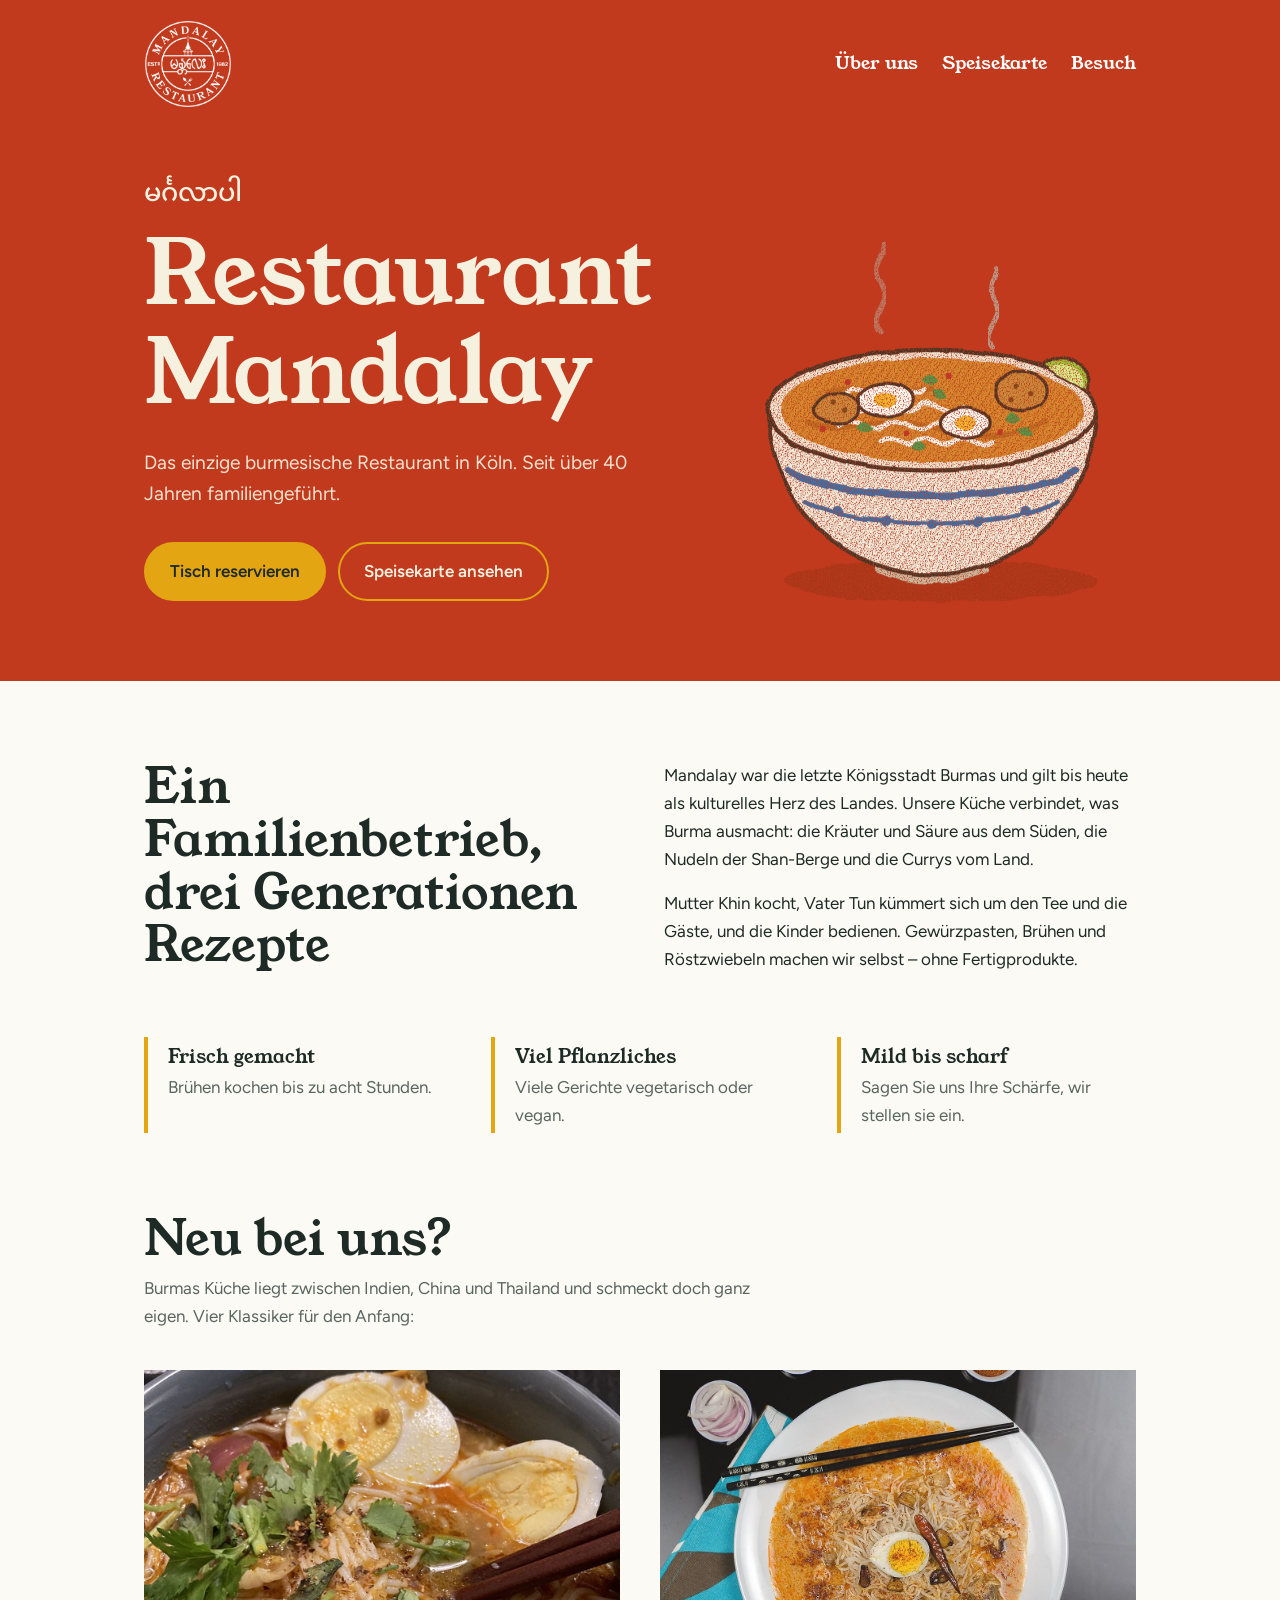
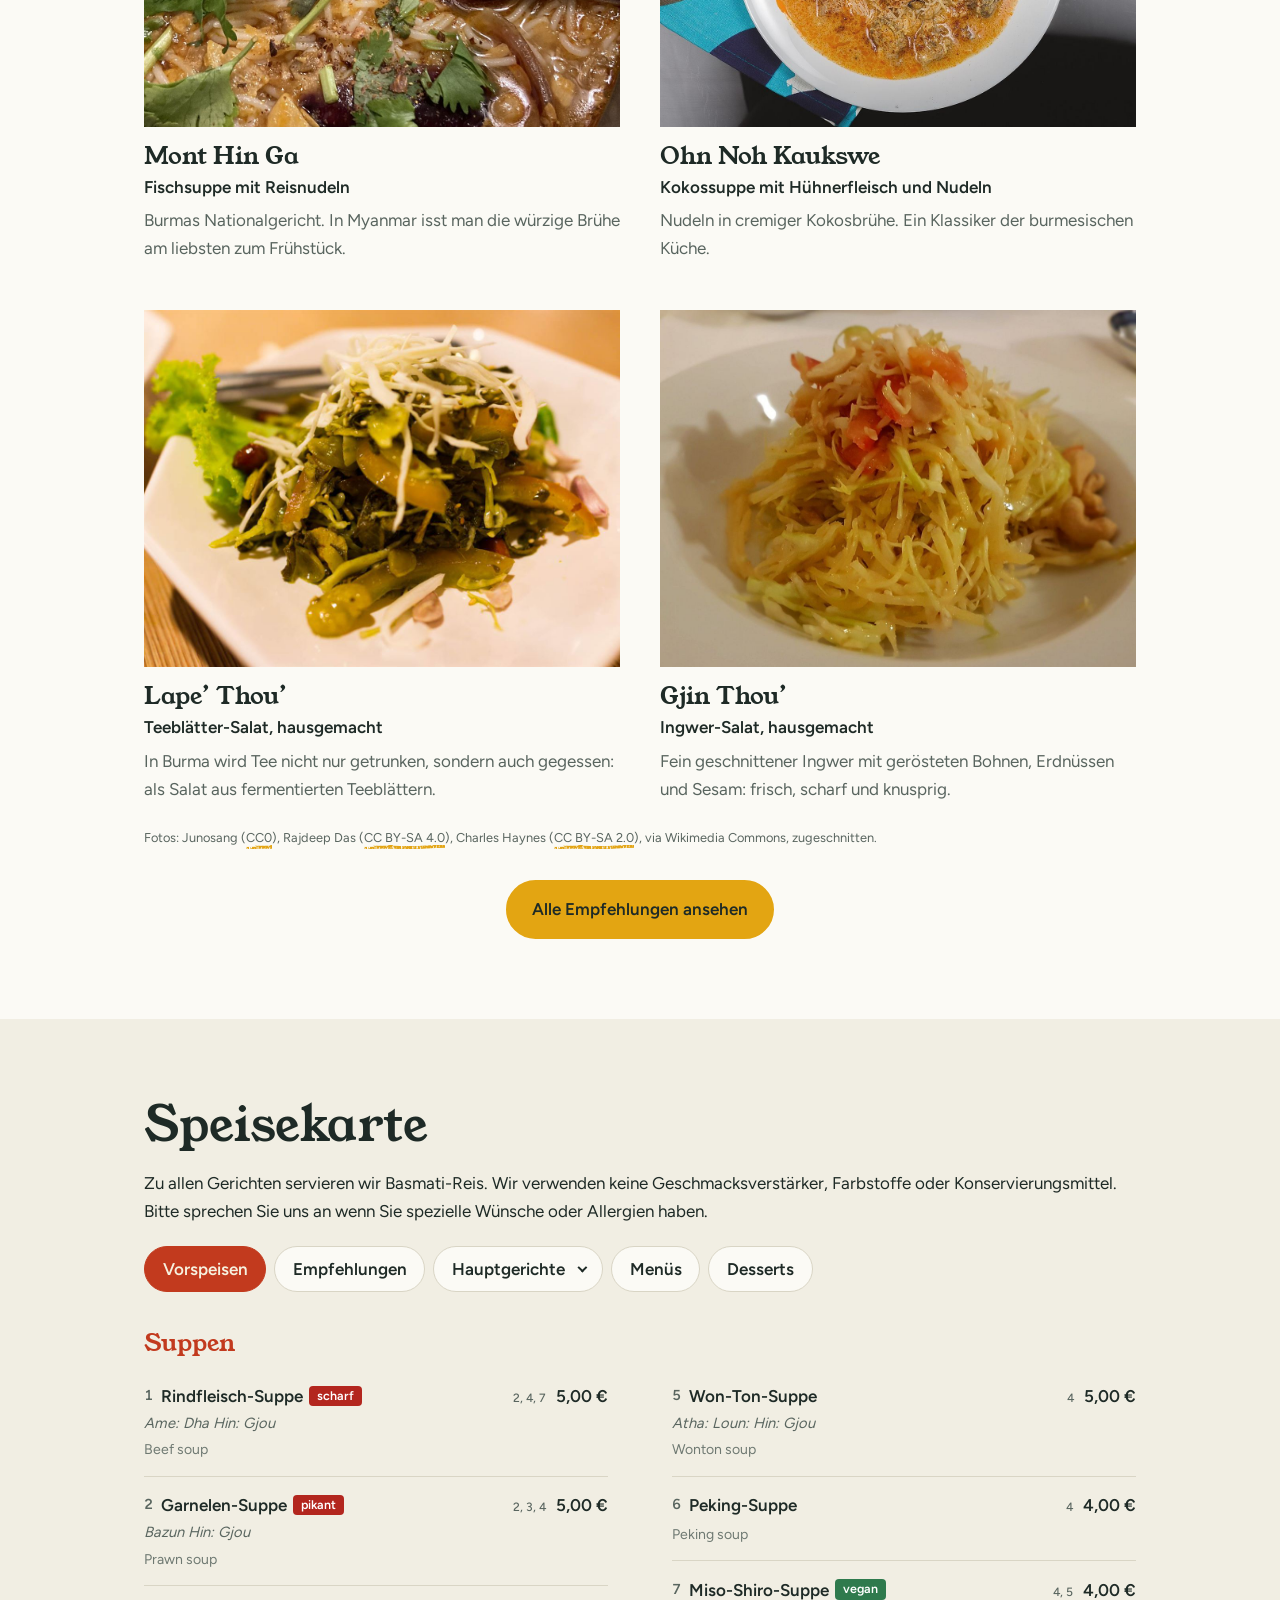
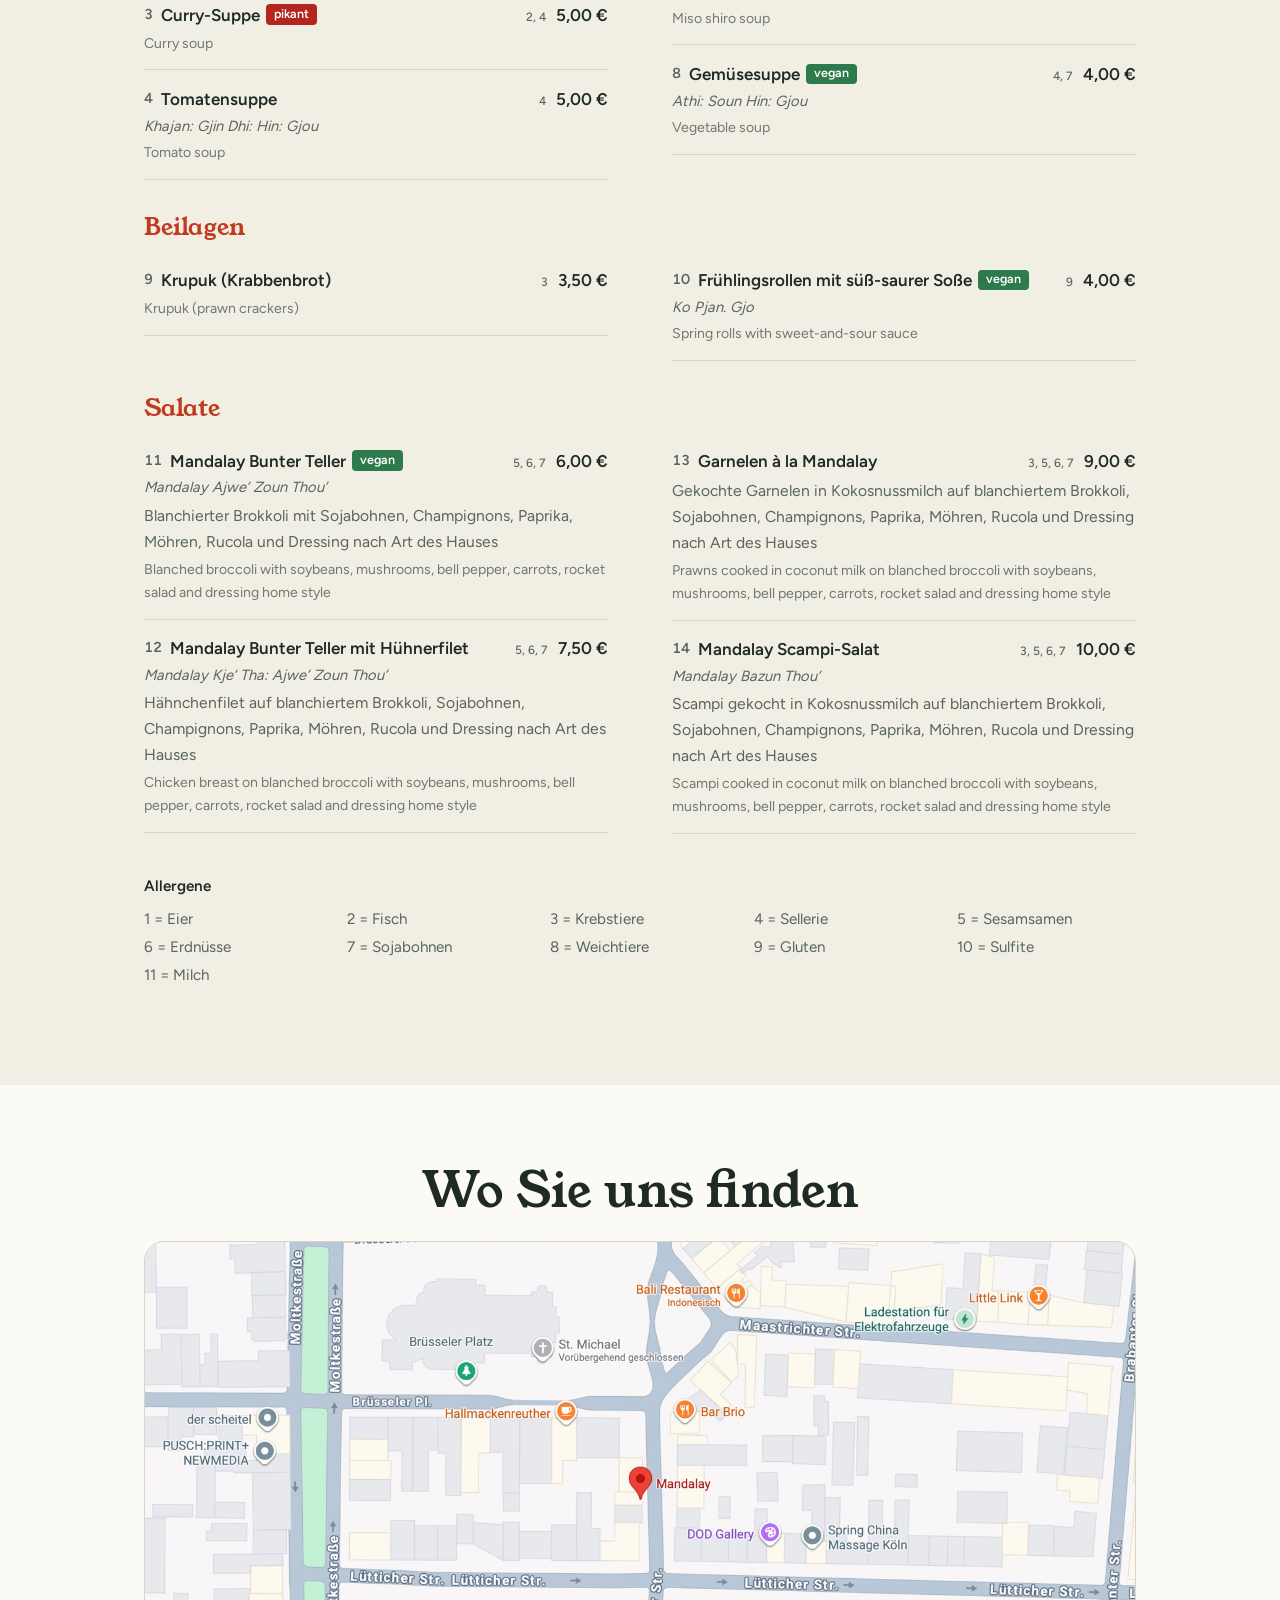
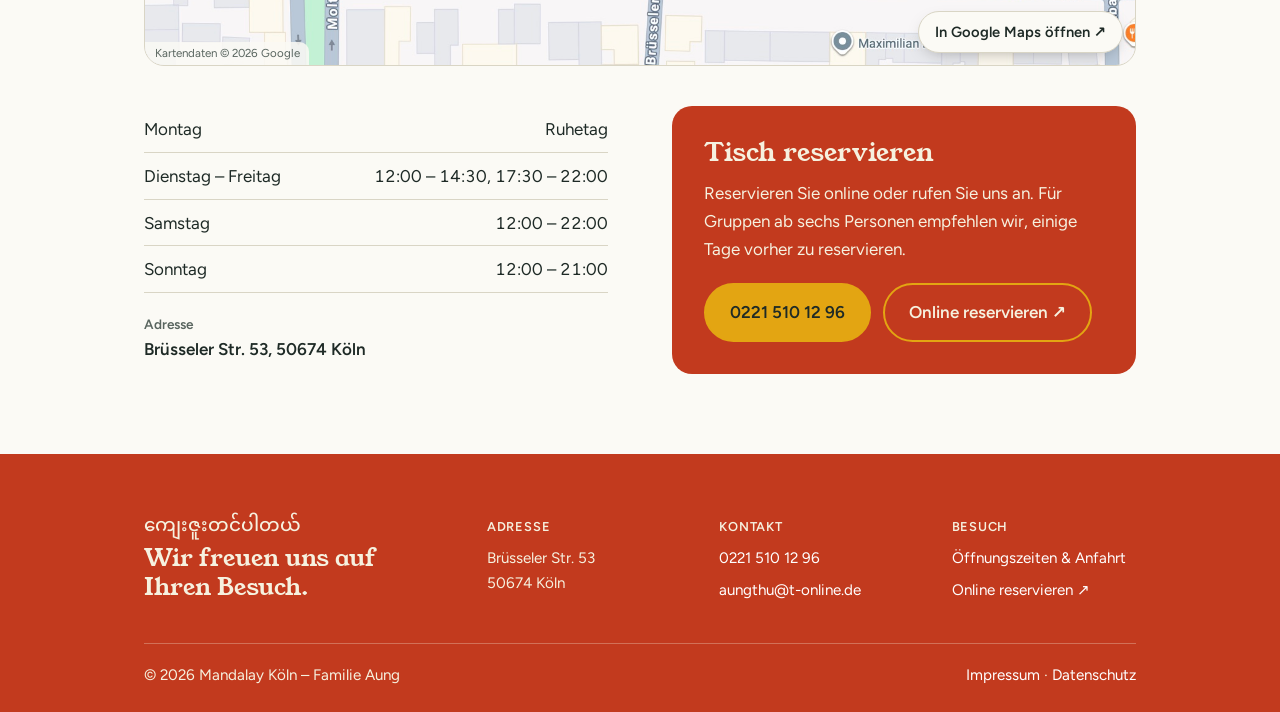
==== commit f1ed9000: "Footer without logo, links underlined only on hover; more space under links - Footer: logo removed; " ====
--- a/index.html
+++ b/index.html
@@ -1290,7 +1290,6 @@
 		<footer>
 			<div class="wrap footer-main">
 				<div class="footer-hello">
-					<img class="footer-logo" src="assets/images/Mandalay-Logo-02.png" alt="" width="88" height="88" loading="lazy" />
 					<p class="footer-thanks" lang="my">ကျေးဇူးတင်ပါတယ်</p>
 					<p class="footer-invite">Wir freuen uns auf Ihren Besuch.</p>
 				</div>
--- a/css/styles.css
+++ b/css/styles.css
@@ -822,7 +822,6 @@
   align-items: start;
   padding-bottom: 2.5rem;
 }
-.footer-logo { display: block; width: 5rem; height: auto; margin-bottom: 1rem; }
 .footer-thanks { font-family: "Noto Sans Myanmar", sans-serif; font-weight: 500; font-size: 1.15rem; margin-bottom: .25rem; }
 .footer-invite { font-family: "Young Serif", Georgia, serif; font-size: 1.5rem; line-height: 1.2; }
 .footer-label { font-size: .8rem; font-weight: 600; letter-spacing: .06em; text-transform: uppercase; margin: .35rem 0 .6rem; }
@@ -836,8 +835,8 @@
   /* thin line, as wide as the content (the .wrap padding is 1.5rem each side) */
   background: linear-gradient(color-mix(in srgb, var(--jade-ink) 30%, transparent), color-mix(in srgb, var(--jade-ink) 30%, transparent)) center top / calc(100% - 3rem) 1px no-repeat;
 }
-footer a:hover { color: #fff; }
-footer a[aria-current="page"] { color: #fff; font-weight: 600; }
+footer a[aria-current="page"] { font-weight: 600; }
+/* Footer links: white, crayon line only on hover/focus (see "Crayon underline") */
 @media (max-width: 900px) {
   .footer-main { grid-template-columns: repeat(3, 1fr); }
   .footer-hello { grid-column: 1 / -1; }
@@ -855,10 +854,9 @@
   --crayon-line: url("data:image/svg+xml,%3Csvg xmlns='http://www.w3.org/2000/svg' width='120' height='8' viewBox='0 0 120 8'%3E%3Cfilter id='w' x='-5%25' y='-60%25' width='110%25' height='220%25'%3E%3CfeTurbulence type='fractalNoise' baseFrequency='0.06' numOctaves='2' seed='25' result='warp'/%3E%3CfeDisplacementMap in='SourceGraphic' in2='warp' scale='2.5' xChannelSelector='R' yChannelSelector='G' result='wobbly'/%3E%3CfeTurbulence type='fractalNoise' baseFrequency='0.8 0.3' numOctaves='3' seed='26' result='grain'/%3E%3CfeColorMatrix in='grain' type='matrix' values='0 0 0 0 0 0 0 0 0 0 0 0 0 0 0 -3.2 0 0 0 2.6' result='mask'/%3E%3CfeComposite in='wobbly' in2='mask' operator='in'/%3E%3C/filter%3E%3Cpath d='M-4 4.5 C20 3.2 40 5.6 62 4 S100 3.4 124 4.5' fill='none' stroke='%23E3A512' stroke-width='3' filter='url(%23w)'/%3E%3C/svg%3E");
 }
 .legal a,
-footer a,
 .try .credits a {
   text-decoration: none;
-  padding-bottom: .35em;             /* gap between text and stroke */
+  padding-bottom: .5em;              /* gap between text and stroke */
   background: var(--crayon-line) left bottom / 120px 8px repeat-x;
   -webkit-box-decoration-break: clone;
   box-decoration-break: clone;
@@ -868,7 +866,7 @@
    stays put; only a clip reveals it. Desktop only; on phones/tablets the links
    are the full-screen menu (no hover there). */
 @media (min-width: 1025px) {
-  nav ul a:not(.btn) { position: relative; padding-bottom: .5em; color: #fff; }   /* gap between text and stroke; white like the logo */
+  nav ul a:not(.btn) { position: relative; padding-bottom: .65em; color: #fff; }   /* gap between text and stroke; white like the logo */
   nav ul a:not(.btn)::after {
     content: "";
     position: absolute;
@@ -893,6 +891,33 @@
   nav ul a:not(.btn):focus-visible::after { transition: clip-path .4s cubic-bezier(.3, .7, .3, 1); }  /* draw in */
 }
 
+/* Footer links: white, no line; on hover/focus the text warms to cream and
+   the stroke draws in like in the nav. The link to the current page (legal
+   pages) keeps its line. */
+footer a { position: relative; padding-bottom: .6em; color: #fff; text-decoration: none; }   /* gap between text and stroke */
+footer a::after {
+  content: "";
+  position: absolute;
+  left: 0;
+  right: 0;
+  bottom: 0;
+  height: 8px;
+  background: var(--crayon-line) left bottom / 120px 8px repeat-x;
+  clip-path: inset(0 100% 0 0);
+  pointer-events: none;
+}
+footer a:hover,
+footer a:focus-visible { color: var(--jade-ink); }
+footer a:hover::after,
+footer a:focus-visible::after,
+footer a[aria-current="page"]::after { clip-path: inset(0); }
+@media (prefers-reduced-motion: no-preference) {
+  footer a { transition: color .2s ease; }
+  footer a::after { transition: clip-path .2s ease-in; }                      /* rub out */
+  footer a:hover::after,
+  footer a:focus-visible::after { transition: clip-path .4s cubic-bezier(.3, .7, .3, 1); }  /* draw in */
+}
+
 /* Reduced motion ----------------------------------------------------------- */
 @media (prefers-reduced-motion: reduce) {
   html { scroll-behavior: auto; }
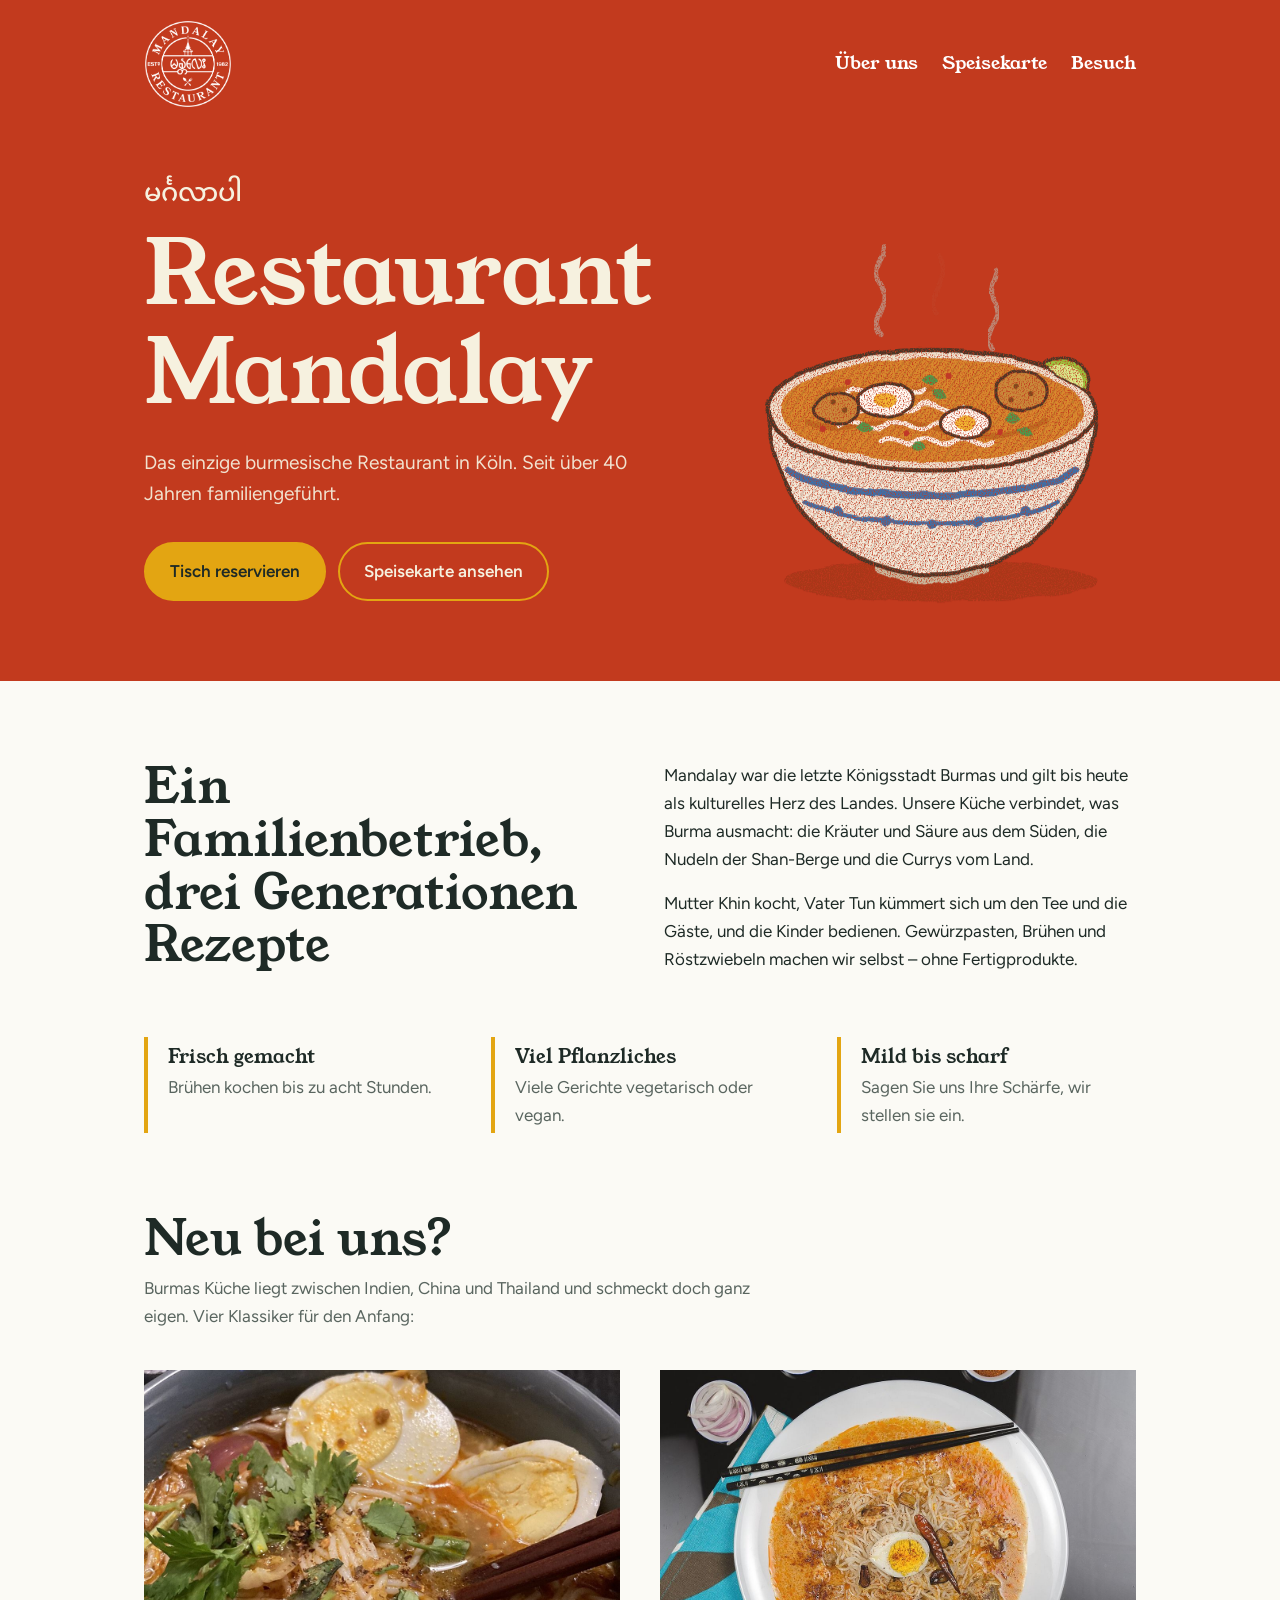
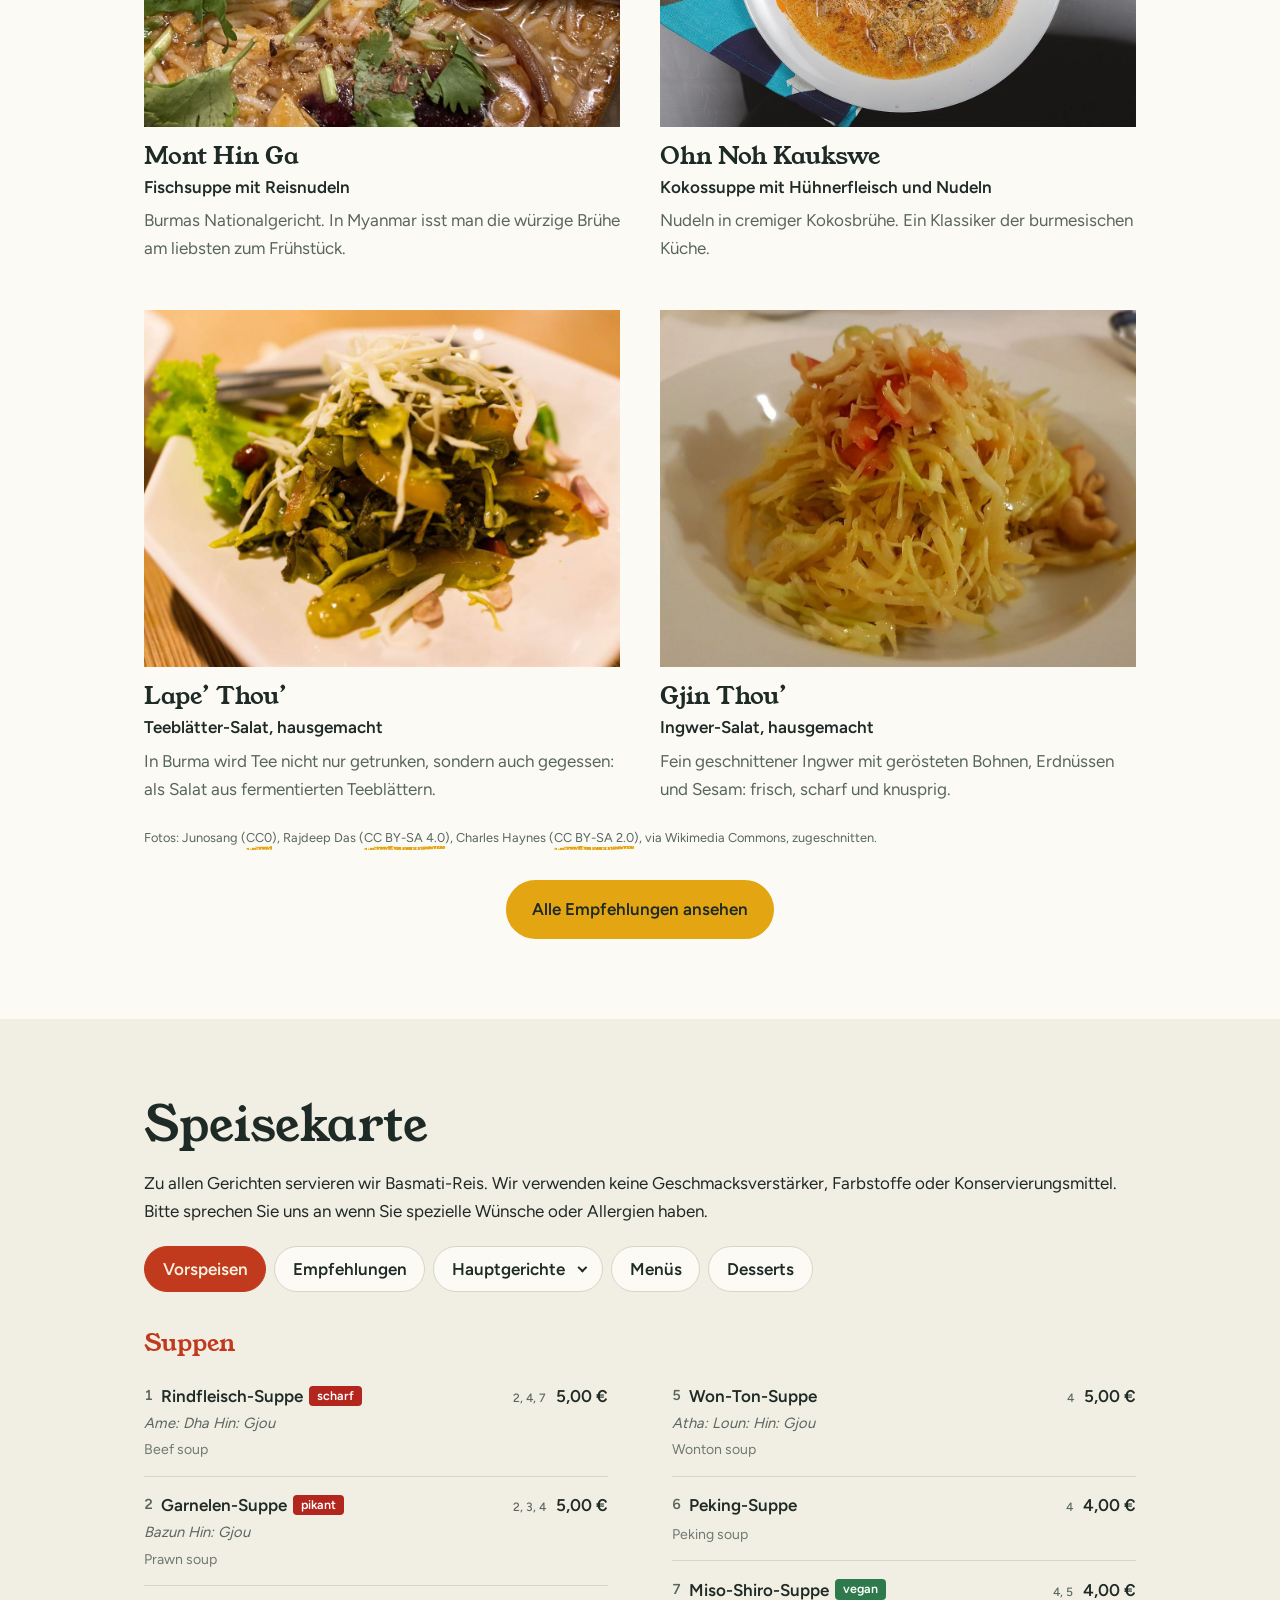
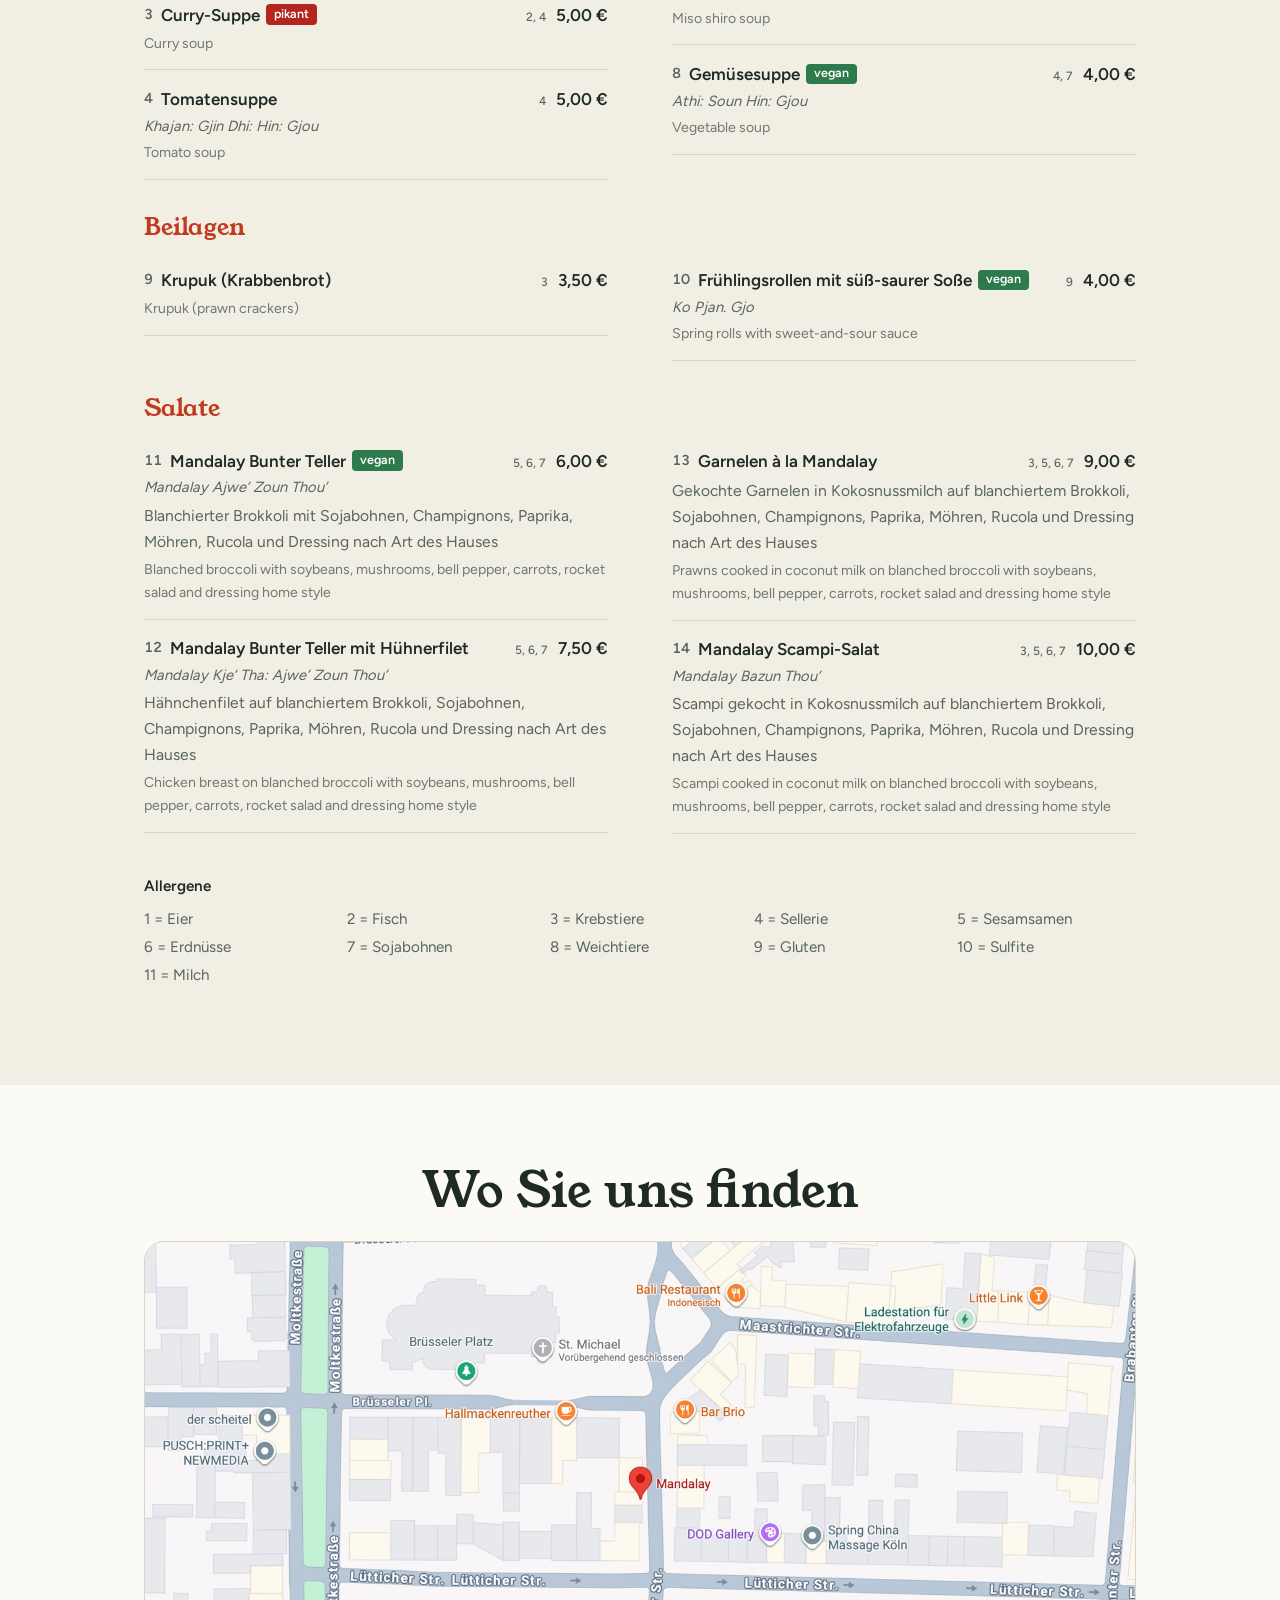
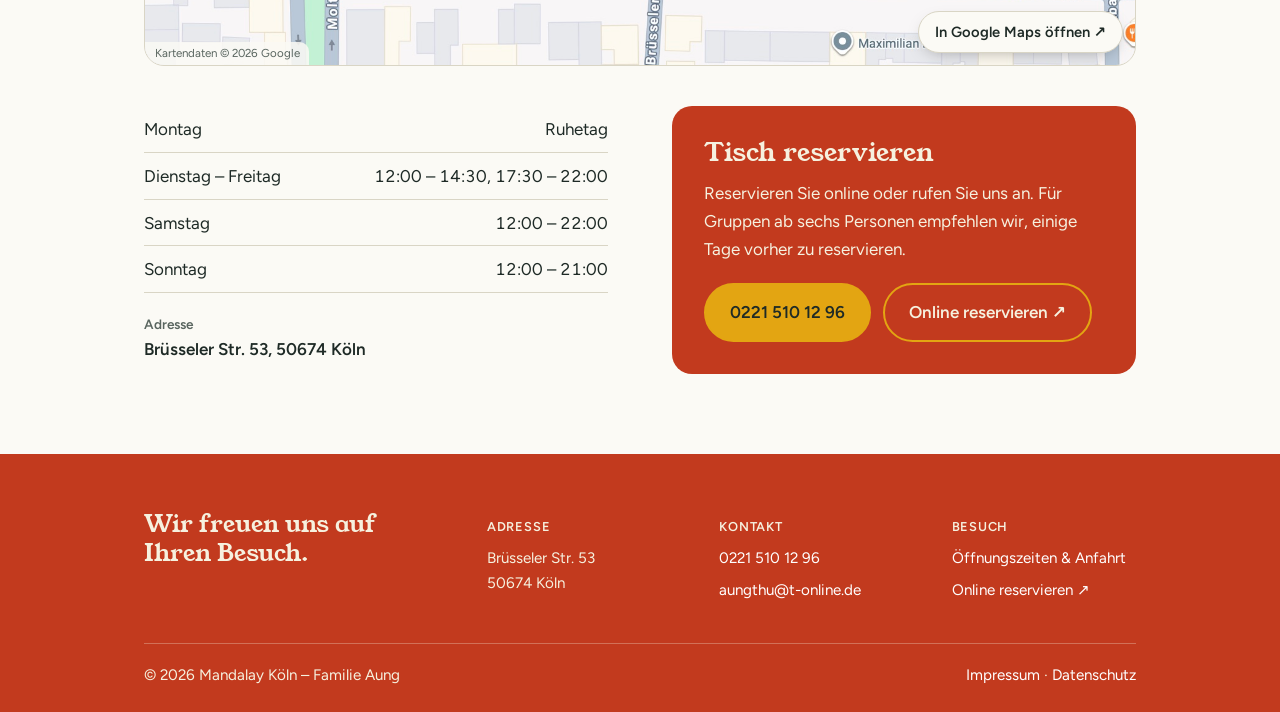
==== commit 7e124c93: "Footer without Burmese line; a bit more space under crayon lines Co-Authored-By: Claude Opus 5.5 <no" ====
--- a/index.html
+++ b/index.html
@@ -1290,7 +1290,6 @@
 		<footer>
 			<div class="wrap footer-main">
 				<div class="footer-hello">
-					<p class="footer-thanks" lang="my">ကျေးဇူးတင်ပါတယ်</p>
 					<p class="footer-invite">Wir freuen uns auf Ihren Besuch.</p>
 				</div>
 				<div class="footer-col">
--- a/css/styles.css
+++ b/css/styles.css
@@ -822,7 +822,6 @@
   align-items: start;
   padding-bottom: 2.5rem;
 }
-.footer-thanks { font-family: "Noto Sans Myanmar", sans-serif; font-weight: 500; font-size: 1.15rem; margin-bottom: .25rem; }
 .footer-invite { font-family: "Young Serif", Georgia, serif; font-size: 1.5rem; line-height: 1.2; }
 .footer-label { font-size: .8rem; font-weight: 600; letter-spacing: .06em; text-transform: uppercase; margin: .35rem 0 .6rem; }
 .footer-col p + p { margin-top: .4rem; }
@@ -856,7 +855,7 @@
 .legal a,
 .try .credits a {
   text-decoration: none;
-  padding-bottom: .5em;              /* gap between text and stroke */
+  padding-bottom: .6em;              /* gap between text and stroke */
   background: var(--crayon-line) left bottom / 120px 8px repeat-x;
   -webkit-box-decoration-break: clone;
   box-decoration-break: clone;
@@ -866,7 +865,7 @@
    stays put; only a clip reveals it. Desktop only; on phones/tablets the links
    are the full-screen menu (no hover there). */
 @media (min-width: 1025px) {
-  nav ul a:not(.btn) { position: relative; padding-bottom: .65em; color: #fff; }   /* gap between text and stroke; white like the logo */
+  nav ul a:not(.btn) { position: relative; padding-bottom: .8em; color: #fff; }   /* gap between text and stroke; white like the logo */
   nav ul a:not(.btn)::after {
     content: "";
     position: absolute;
@@ -894,7 +893,7 @@
 /* Footer links: white, no line; on hover/focus the text warms to cream and
    the stroke draws in like in the nav. The link to the current page (legal
    pages) keeps its line. */
-footer a { position: relative; padding-bottom: .6em; color: #fff; text-decoration: none; }   /* gap between text and stroke */
+footer a { position: relative; padding-bottom: .75em; color: #fff; text-decoration: none; }   /* gap between text and stroke */
 footer a::after {
   content: "";
   position: absolute;
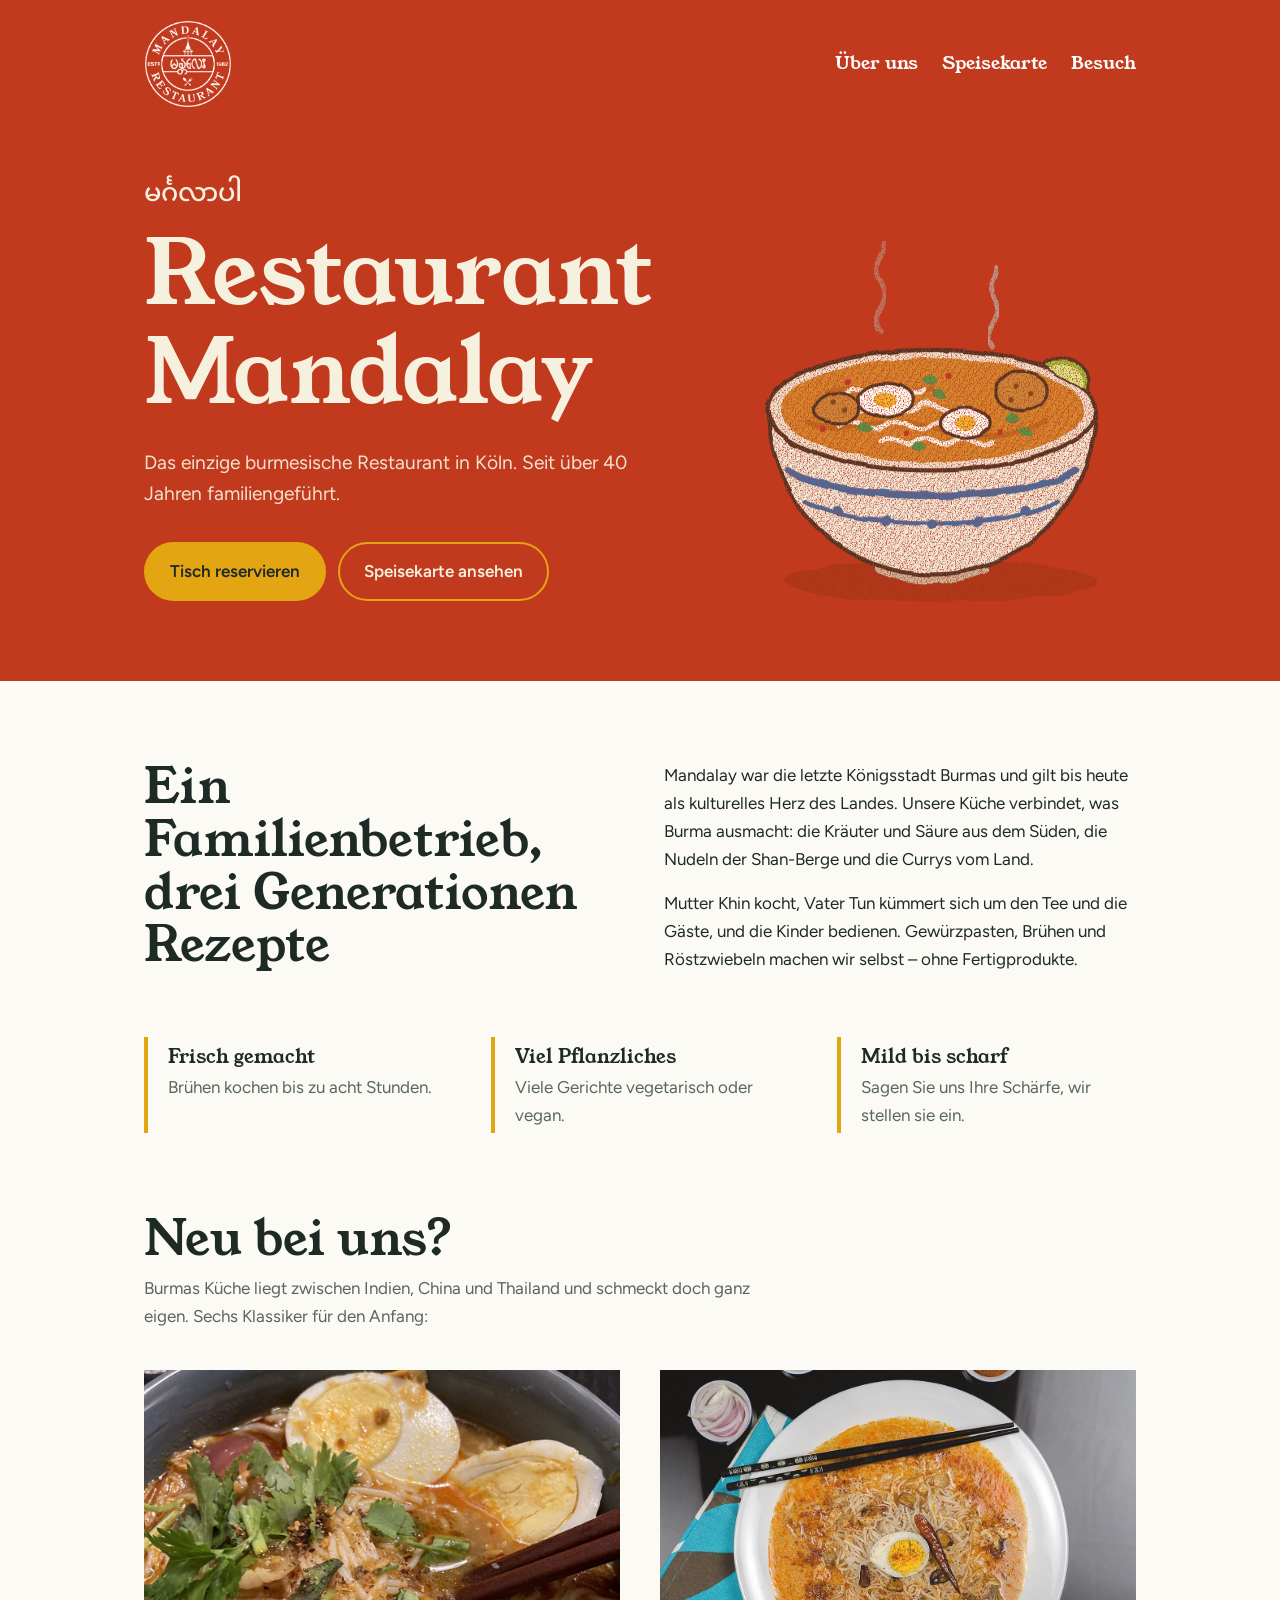
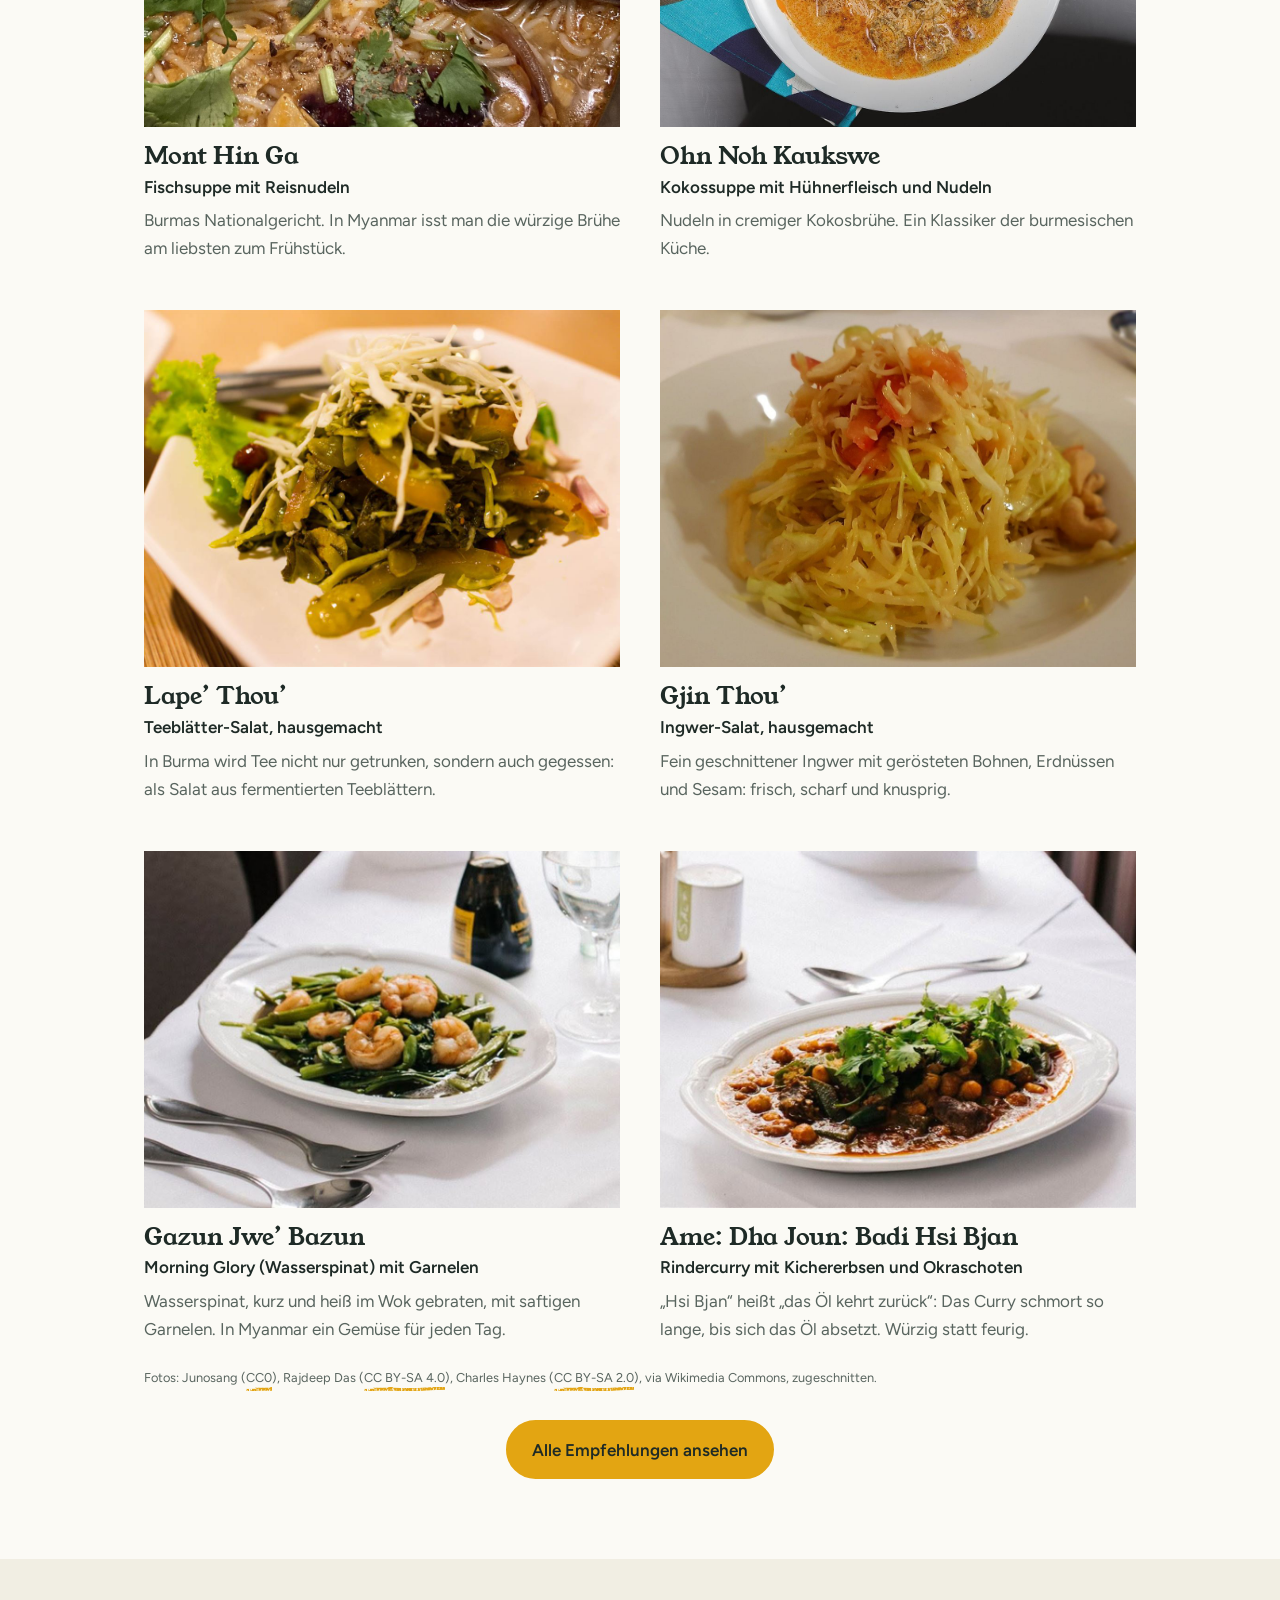
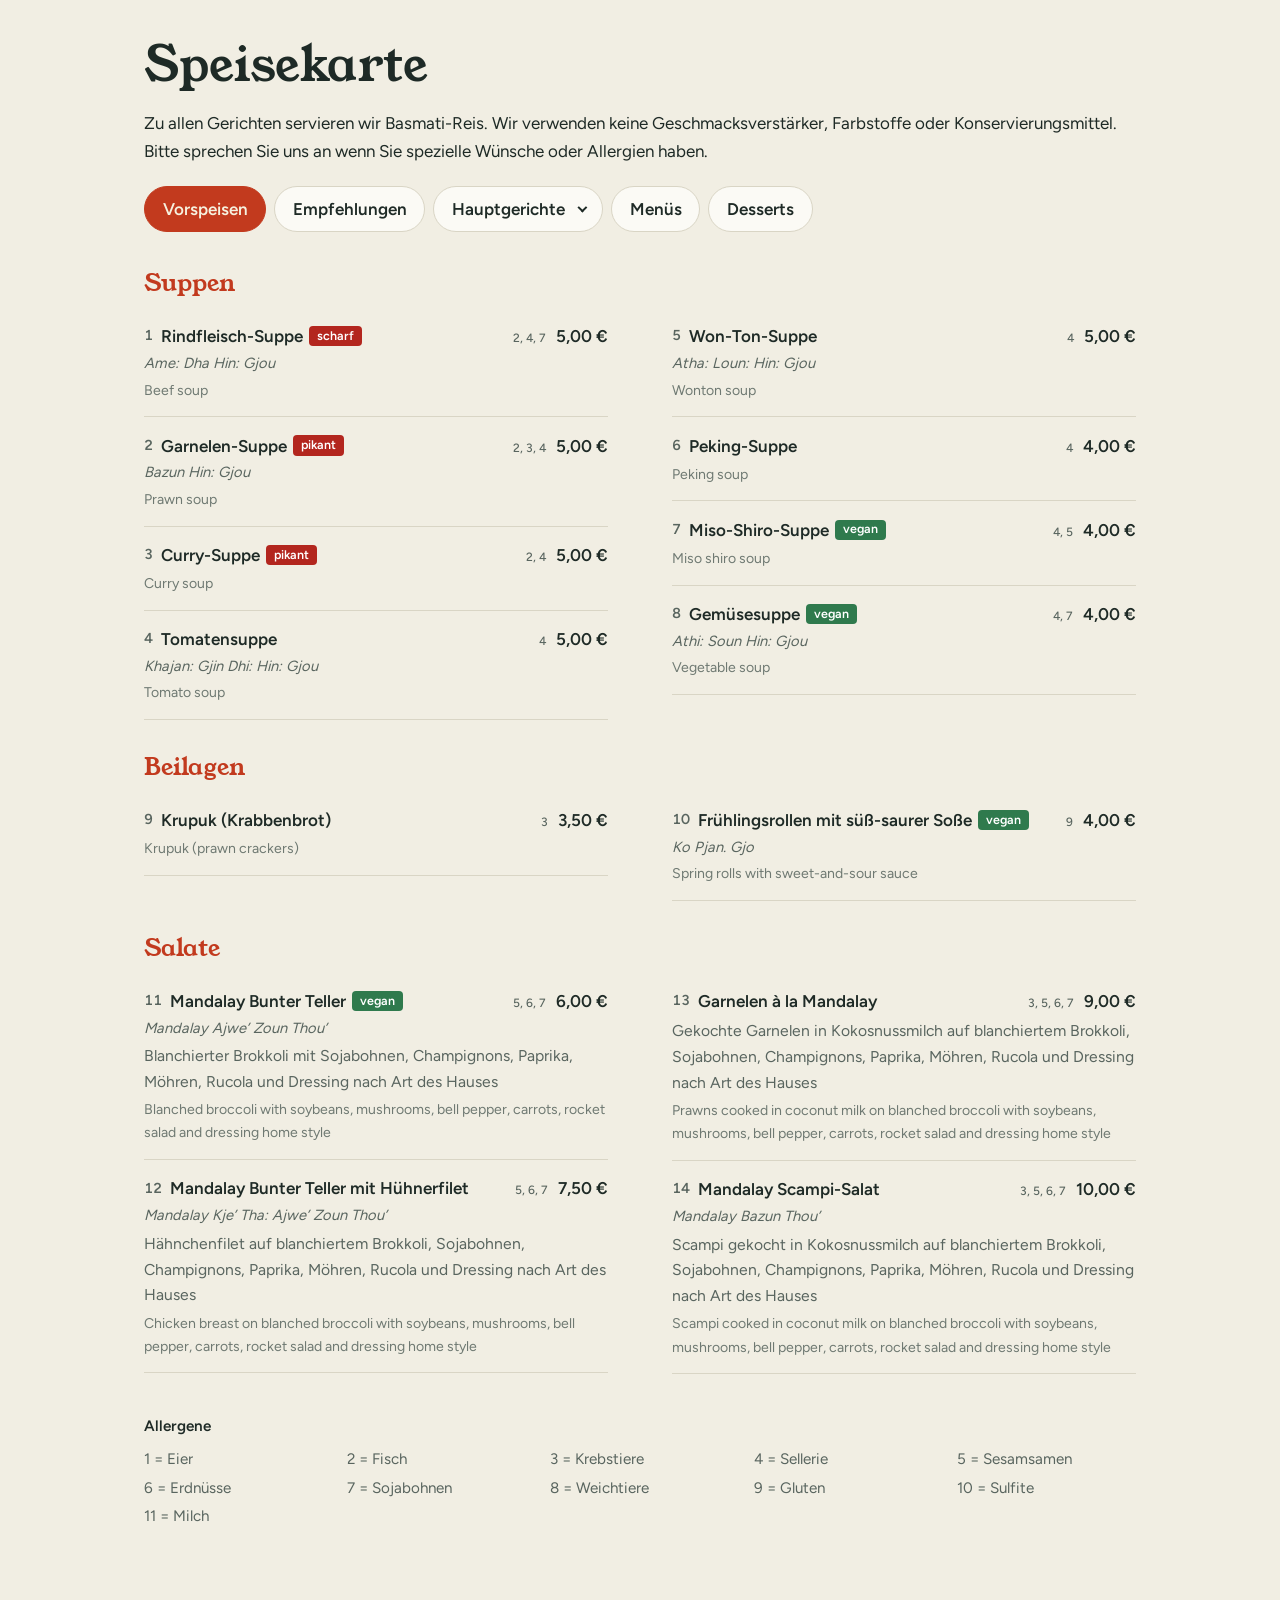
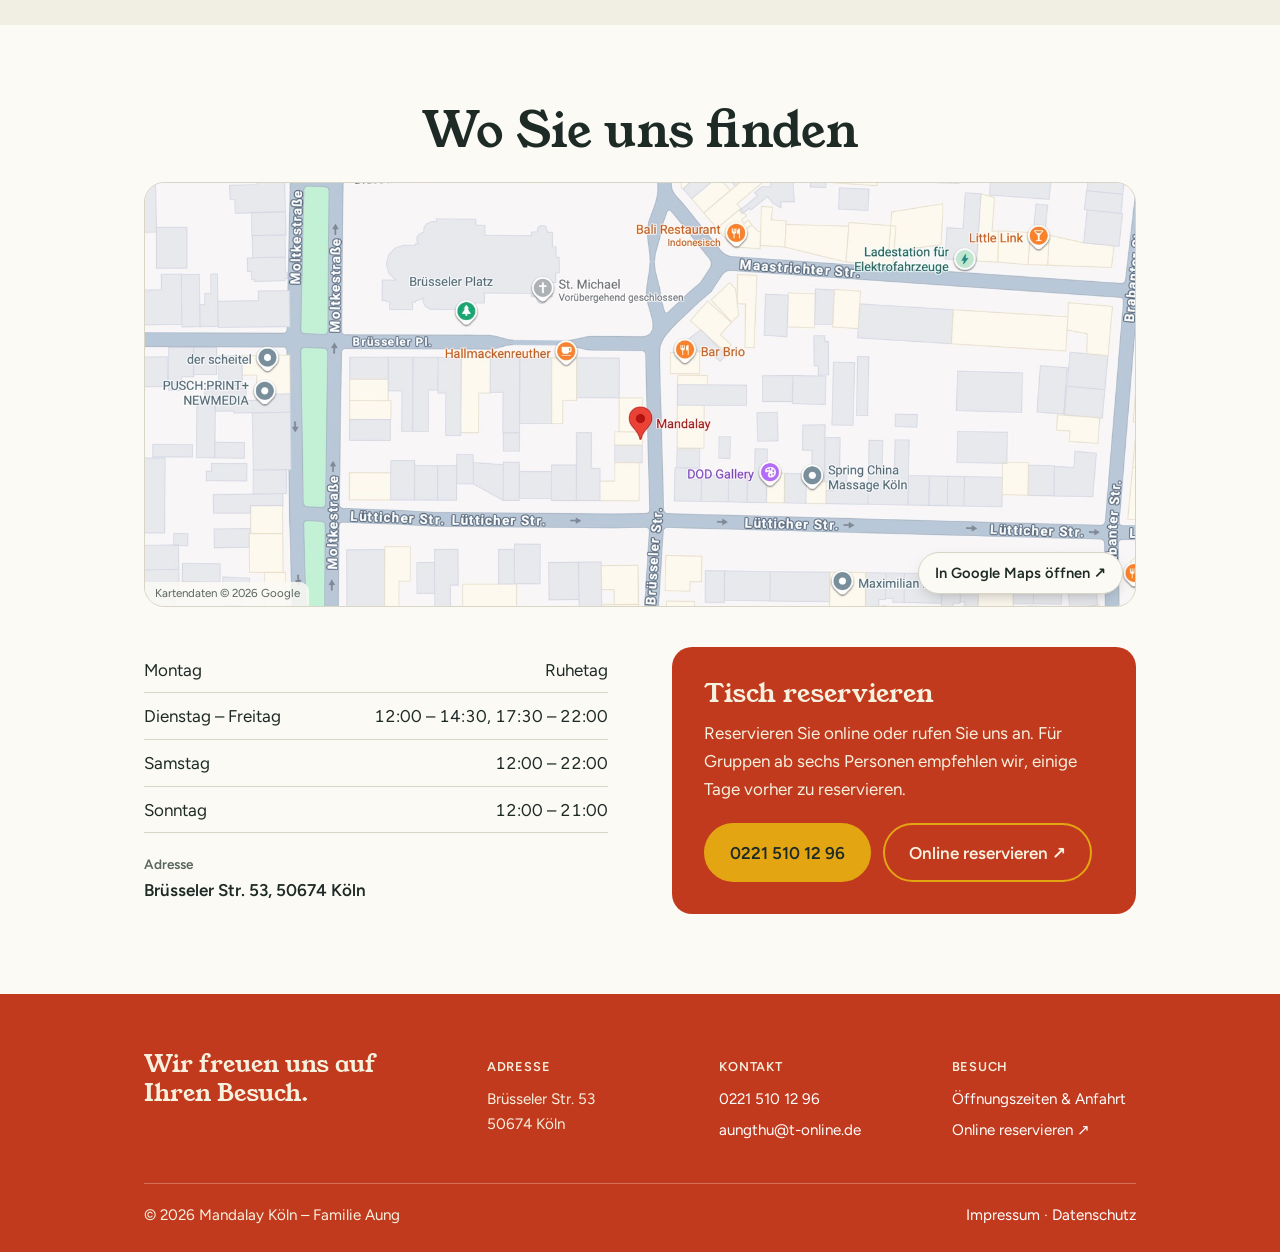
==== commit f102b10b: "Neu bei uns: six dishes with two more own photos - New cards: Gazun Jwe' Bazun (water spinach with p" ====
--- a/index.html
+++ b/index.html
@@ -176,7 +176,7 @@
 				</div>
 			</section>
 
-			<!-- Four dishes for first-time guests (all from "Empfehlungen"; names
+			<!-- Six dishes for first-time guests (all from "Empfehlungen"; names
 			     spelled as on the menu so guests find them there).
 			     TODO before launch: the first three photos are stand-ins from
 			     Wikimedia Commons (other cooks' versions of the dishes) – replace them
@@ -187,7 +187,7 @@
 					<h2 id="try-title">Neu bei uns?</h2>
 					<p class="sub">
 						Burmas Küche liegt zwischen Indien, China und Thailand und
-						schmeckt doch ganz eigen. Vier Klassiker für den Anfang:
+						schmeckt doch ganz eigen. Sechs Klassiker für den Anfang:
 					</p>
 					<!-- On phones this is a swipeable row; tabindex lets keyboard users scroll it -->
 					<ul class="try-list" tabindex="0" aria-label="Gerichte zum Kennenlernen">
@@ -215,6 +215,20 @@
 							<h3>Gjin Thou’</h3>
 							<p class="de">Ingwer-Salat, hausgemacht</p>
 							<p class="why">Fein geschnittener Ingwer mit gerösteten Bohnen, Erdnüssen und Sesam: frisch, scharf und knusprig.</p>
+						</li>
+						<li>
+							<!-- Our own photo (from the restaurant) -->
+							<img src="assets/images/dishes/gazun-jwe-bazun.jpg" alt="Teller mit gebratenem Wasserspinat und Garnelen" width="1024" height="768" loading="lazy" />
+							<h3>Gazun Jwe’ Bazun</h3>
+							<p class="de">Morning Glory (Wasserspinat) mit Garnelen</p>
+							<p class="why">Wasserspinat, kurz und heiß im Wok gebraten, mit saftigen Garnelen. In Myanmar ein Gemüse für jeden Tag.</p>
+						</li>
+						<li>
+							<!-- Our own photo (from the restaurant) -->
+							<img src="assets/images/dishes/ame-dha-badi.jpg" alt="Rindercurry mit Kichererbsen und Okraschoten, mit frischem Koriander" width="1024" height="768" loading="lazy" />
+							<h3>Ame: Dha Joun: Badi Hsi Bjan</h3>
+							<p class="de">Rindercurry mit Kichererbsen und Okraschoten</p>
+							<p class="why">„Hsi Bjan“ heißt „das Öl kehrt zurück“: Das Curry schmort so lange, bis sich das Öl absetzt. Würzig statt feurig.</p>
 						</li>
 					</ul>
 					<p class="credits">
--- a/css/styles.css
+++ b/css/styles.css
@@ -428,7 +428,7 @@
   .facts { margin-top: .5rem; }
 }
 
-/* Neu bei uns: four dishes for first-time guests --------------------------- */
+/* Neu bei uns: six dishes for first-time guests ---------------------------- */
 .try { padding-top: 0; }       /* follows straight on from Über uns (same background) */
 .try h2 { font-size: clamp(2rem, 4.5vw, 3rem); margin-bottom: .5rem; }
 .try .sub { color: var(--muted); margin: 0 0 2.5rem; max-width: 38rem; }
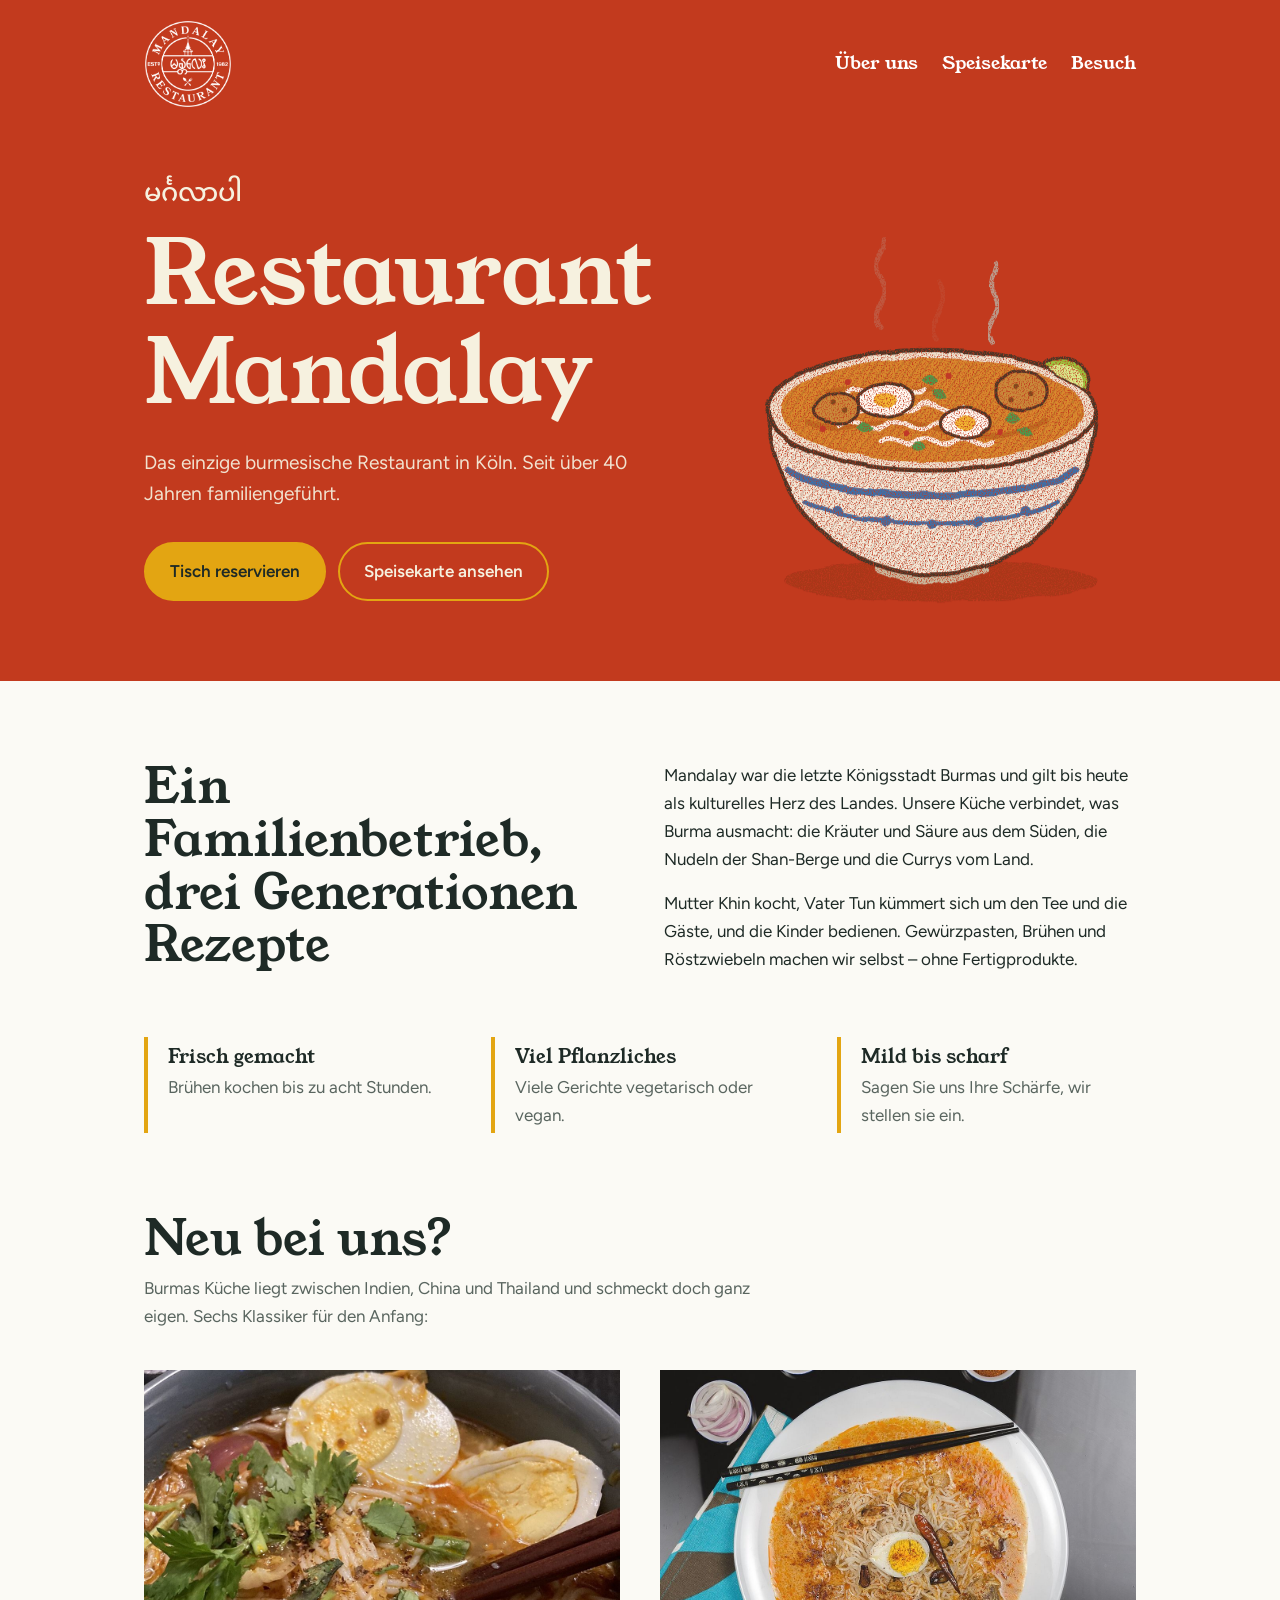
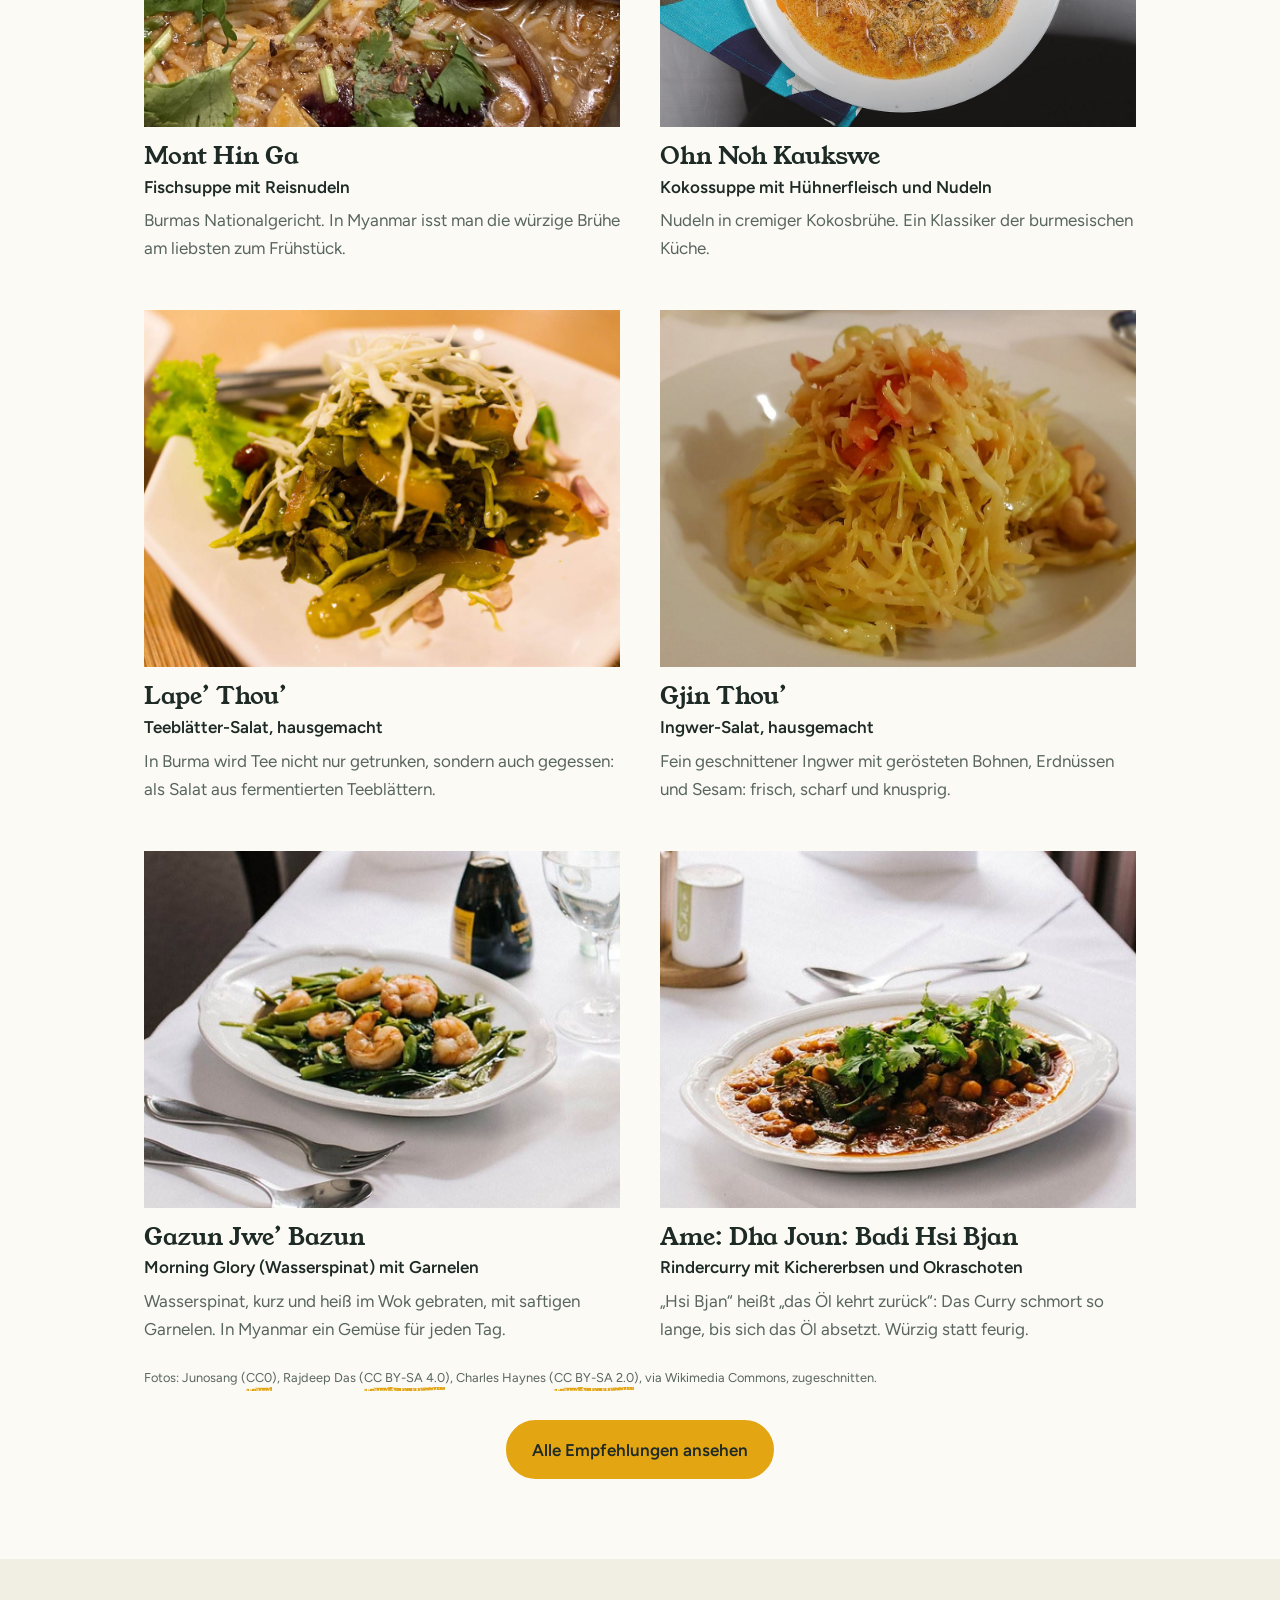
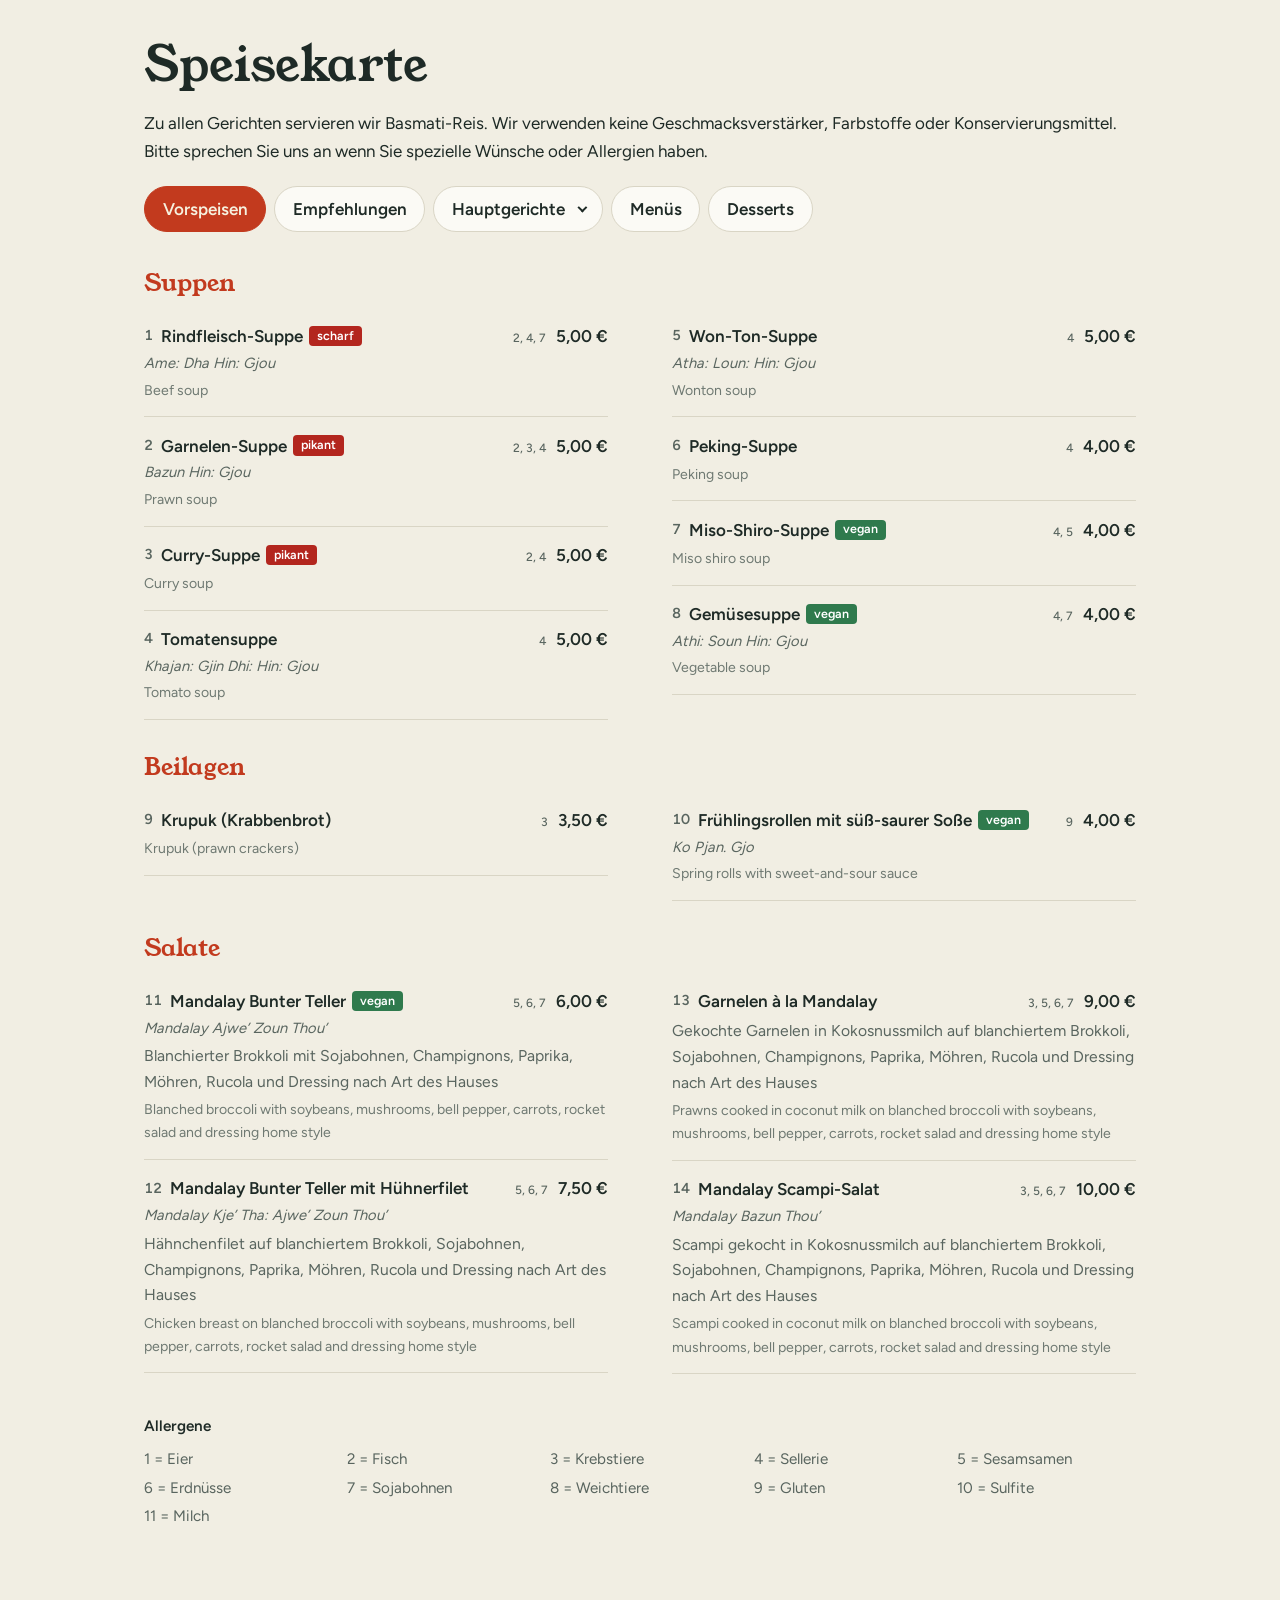
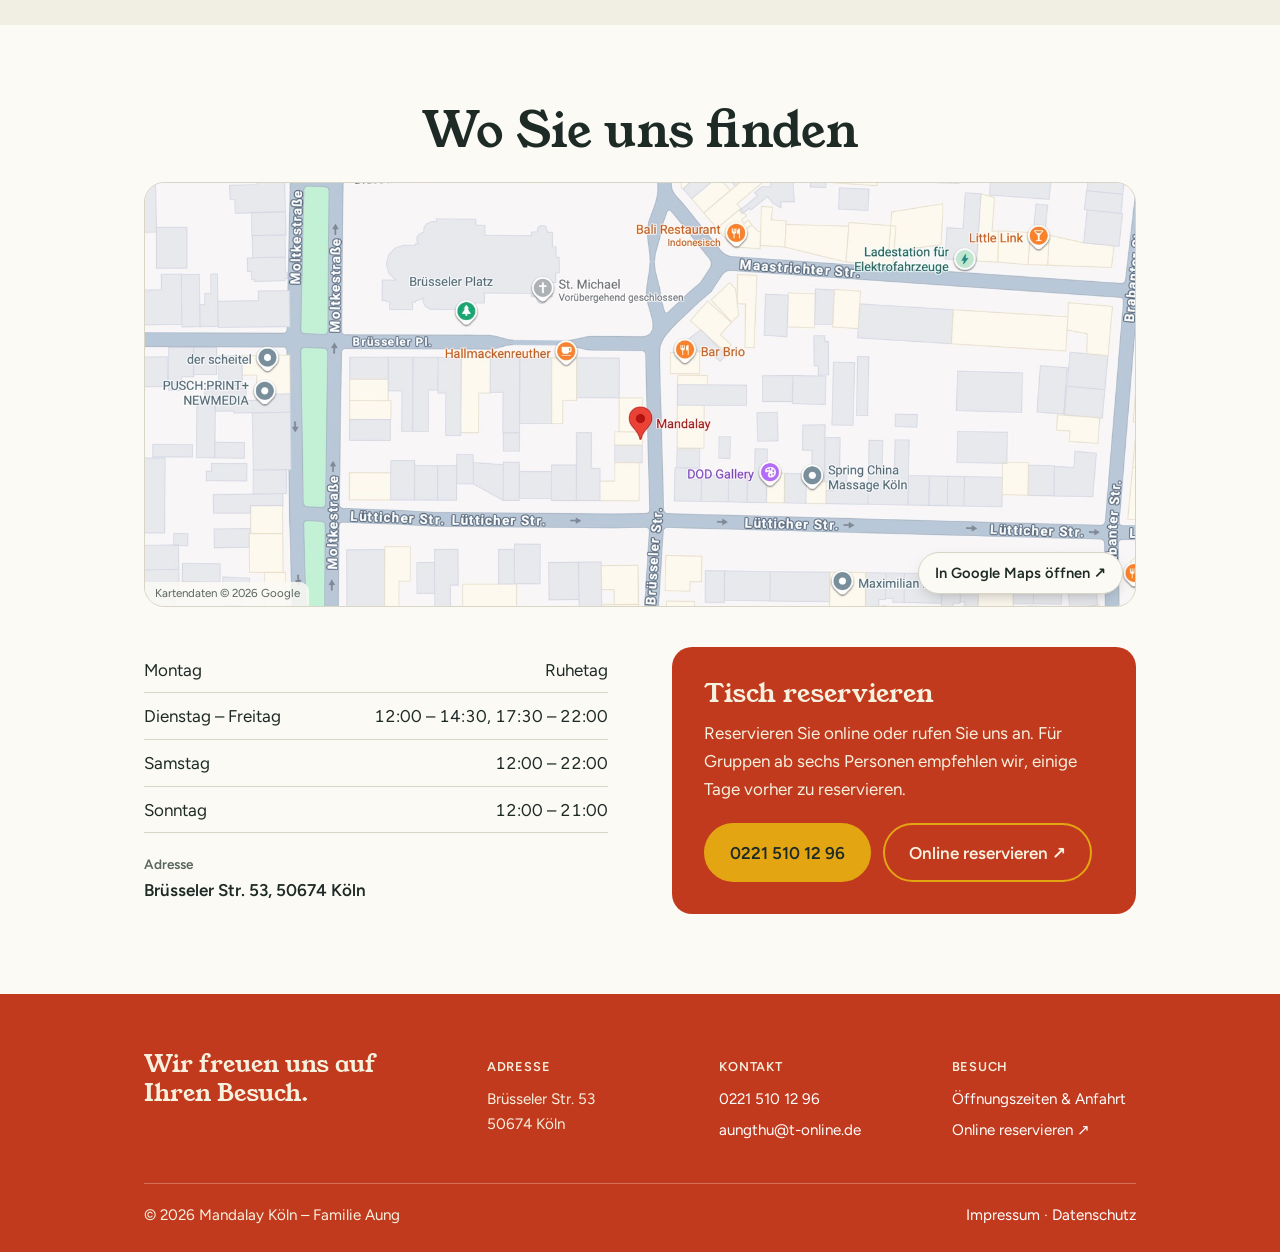
==== commit 403d7c50: "Update 13 menu prices from the new PDF Fish and calamari dishes, rice/noodle dishes 22-28, fish 30-3" ====
--- a/index.html
+++ b/index.html
@@ -536,7 +536,7 @@
 							<div class="dish">
 								<div class="top">
 									<span class="name">Nga: Hsi Bjan</span>
-									<span class="price"><small class="allergens"><span class="sr-only">Allergene: </span>2, 4</small>14,00 €</span>
+									<span class="price"><small class="allergens"><span class="sr-only">Allergene: </span>2, 4</small>15,00 €</span>
 								</div>
 								<p>Fisch (Lachs oder Kabeljau, nach Wahl) nach Art des Hauses mit Tomaten</p>
 								<p class="en" lang="en">Fish (salmon or cod of your choice) home style, tomatoes</p>
@@ -544,7 +544,7 @@
 							<div class="dish">
 								<div class="top">
 									<span class="name">Pji Gji Nga Hsi Bjan</span>
-									<span class="price"><small class="allergens"><span class="sr-only">Allergene: </span>2, 4, 8</small>14,00 €</span>
+									<span class="price"><small class="allergens"><span class="sr-only">Allergene: </span>2, 4, 8</small>15,00 €</span>
 								</div>
 								<p>Tintenfisch spezial in pikanter Soße mit Tomaten, Zucchini, Europagras-Kräutern</p>
 								<p class="en" lang="en">Special calamari in spicy sauce with tomatoes, courgette, herbs</p>
@@ -635,7 +635,7 @@
 								<div class="dish">
 									<div class="top">
 										<span class="name"><span class="no">22</span>Gebratener Reis mit Garnelen</span>
-										<span class="price"><small class="allergens"><span class="sr-only">Allergene: </span>1, 3, 7</small>14,00 €</span>
+										<span class="price"><small class="allergens"><span class="sr-only">Allergene: </span>1, 3, 7</small>14,50 €</span>
 									</div>
 									<p class="translit">Bazun Htamin: Gjo</p>
 									<p>Shrimps, Brokkoli, Blumenkohl, Kaiserschoten, Möhren, Paprika, Mais</p>
@@ -644,7 +644,7 @@
 								<div class="dish">
 									<div class="top">
 										<span class="name"><span class="no">23</span>Gebratene Nudeln mit Garnelen</span>
-										<span class="price"><small class="allergens"><span class="sr-only">Allergene: </span>1, 3, 4, 7</small>14,00 €</span>
+										<span class="price"><small class="allergens"><span class="sr-only">Allergene: </span>1, 3, 4, 7</small>14,50 €</span>
 									</div>
 									<p class="translit">Bazun Khau’ Hswe: Gjo</p>
 									<p>Shrimps, Sojabohnen, Brokkoli, Blumenkohl, Kaiserschoten, Möhren und Paprika</p>
@@ -653,7 +653,7 @@
 								<div class="dish">
 									<div class="top">
 										<span class="name"><span class="no">24</span>Gebratene Reisnudeln mit Hähnchen, Garnelen</span>
-										<span class="price"><small class="allergens"><span class="sr-only">Allergene: </span>1, 3, 4, 7</small>14,00 €</span>
+										<span class="price"><small class="allergens"><span class="sr-only">Allergene: </span>1, 3, 4, 7</small>14,50 €</span>
 									</div>
 									<p class="translit">Kja Zan Gjo</p>
 									<p>Shrimps, Brokkoli, Blumenkohl, Kaiserschoten, Möhren, Paprika und Mais</p>
@@ -662,7 +662,7 @@
 								<div class="dish">
 									<div class="top">
 										<span class="name"><span class="no">25</span>Nasi Goreng</span>
-										<span class="price"><small class="allergens"><span class="sr-only">Allergene: </span>1, 3, 7</small>14,00 €</span>
+										<span class="price"><small class="allergens"><span class="sr-only">Allergene: </span>1, 3, 7</small>14,50 €</span>
 									</div>
 									<p>Gebratener Reis mit Hähnchen, Garnelen, Brokkoli, Blumenkohl, Kaiserschoten, Möhren, Paprika, verfeinert mit Curry, bestreut mit Mandeln</p>
 									<p class="en" lang="en">Fried rice with chicken, prawns, broccoli, cauliflower, mangetout, carrots, bell pepper, corn, flavoured with curry, sprinkled with almonds, krupuk</p>
@@ -670,7 +670,7 @@
 								<div class="dish">
 									<div class="top">
 										<span class="name"><span class="no">26</span>Bami Goreng</span>
-										<span class="price"><small class="allergens"><span class="sr-only">Allergene: </span>1, 3, 4, 7</small>14,00 €</span>
+										<span class="price"><small class="allergens"><span class="sr-only">Allergene: </span>1, 3, 4, 7</small>14,50 €</span>
 									</div>
 									<p>Gebratene Nudeln mit Hähnchen, Garnelen, Sojabohnen, Brokkoli, Kaiserschoten, Möhren, Paprika, verfeinert mit Curry, bestreut mit Mandeln</p>
 									<p class="en" lang="en">Fried noodles with chicken, prawns, soybeans, broccoli, cauliflower, mangetout, carrots, bell pepper, corn, flavoured with curry, sprinkled with almonds, krupuk</p>
@@ -678,7 +678,7 @@
 								<div class="dish">
 									<div class="top">
 										<span class="name"><span class="no">27</span>Gebratener Reis mit Hähnchenfilet</span>
-										<span class="price"><small class="allergens"><span class="sr-only">Allergene: </span>1, 7</small>13,50 €</span>
+										<span class="price"><small class="allergens"><span class="sr-only">Allergene: </span>1, 7</small>14,00 €</span>
 									</div>
 									<p class="translit">Kje’ Tha: Htamin: Gjo</p>
 									<p>Brokkoli, Blumenkohl, Kaiserschoten, Möhren, Paprika</p>
@@ -687,7 +687,7 @@
 								<div class="dish">
 									<div class="top">
 										<span class="name"><span class="no">28</span>Gebratene Nudeln mit Hähnchenfilet</span>
-										<span class="price"><small class="allergens"><span class="sr-only">Allergene: </span>1, 4, 7</small>13,50 €</span>
+										<span class="price"><small class="allergens"><span class="sr-only">Allergene: </span>1, 4, 7</small>14,00 €</span>
 									</div>
 									<p class="translit">Kje’ Tha: Khau’ Hswe: Gjo</p>
 									<p>Sojabohnen, Brokkoli, Blumenkohl, Kaiserschoten, Möhren und Paprika</p>
@@ -701,7 +701,7 @@
 								<div class="dish">
 									<div class="top">
 										<span class="name"><span class="no">30</span>Gebackener Fisch in süß-saurer Soße</span>
-										<span class="price"><small class="allergens"><span class="sr-only">Allergene: </span>2, 9</small>14,00 €</span>
+										<span class="price"><small class="allergens"><span class="sr-only">Allergene: </span>2, 9</small>15,00 €</span>
 									</div>
 									<p class="translit">Nga Chou Chin Gjo</p>
 									<p>Mit Gurken, Bambussprossen, Paprika, Möhren, Zucchini, Ananas</p>
@@ -710,7 +710,7 @@
 								<div class="dish">
 									<div class="top">
 										<span class="name"><span class="no">31</span>Gebackener Fisch mit verschiedenem Gemüse</span>
-										<span class="price"><small class="allergens"><span class="sr-only">Allergene: </span>2, 4, 9</small>14,00 €</span>
+										<span class="price"><small class="allergens"><span class="sr-only">Allergene: </span>2, 4, 9</small>15,00 €</span>
 									</div>
 									<p class="translit">Mandalay Nga Hin</p>
 									<p>Mit Sojabohnen, Bambussprossen, Paprika, Porree, Chinakohl, Pak Choi, Brokkoli</p>
@@ -719,7 +719,7 @@
 								<div class="dish">
 									<div class="top">
 										<span class="name"><span class="no">32</span>Gebackener Fisch in Currysoße à la maison</span>
-										<span class="price"><small class="allergens"><span class="sr-only">Allergene: </span>2, 4, 9</small>14,00 €</span>
+										<span class="price"><small class="allergens"><span class="sr-only">Allergene: </span>2, 4, 9</small>15,00 €</span>
 									</div>
 									<p class="translit">Nga Oun: Nou. Che’</p>
 									<p>Mit Zucchini, Brokkoli, Blumenkohl, Kaiserschoten, Möhren</p>
@@ -773,7 +773,7 @@
 								<div class="dish">
 									<div class="top">
 										<span class="name"><span class="no">38</span>Tintenfisch Mandalay Spezial</span>
-										<span class="price"><small class="allergens"><span class="sr-only">Allergene: </span>2, 4, 7, 8</small>14,00 €</span>
+										<span class="price"><small class="allergens"><span class="sr-only">Allergene: </span>2, 4, 7, 8</small>15,00 €</span>
 									</div>
 									<p class="translit">Pji Gji Nga Koun: Baung</p>
 									<p>Mit Sojasoße, Tomaten, Brokkoli, Blumenkohl, Möhren, Porree, Pak Choi</p>
